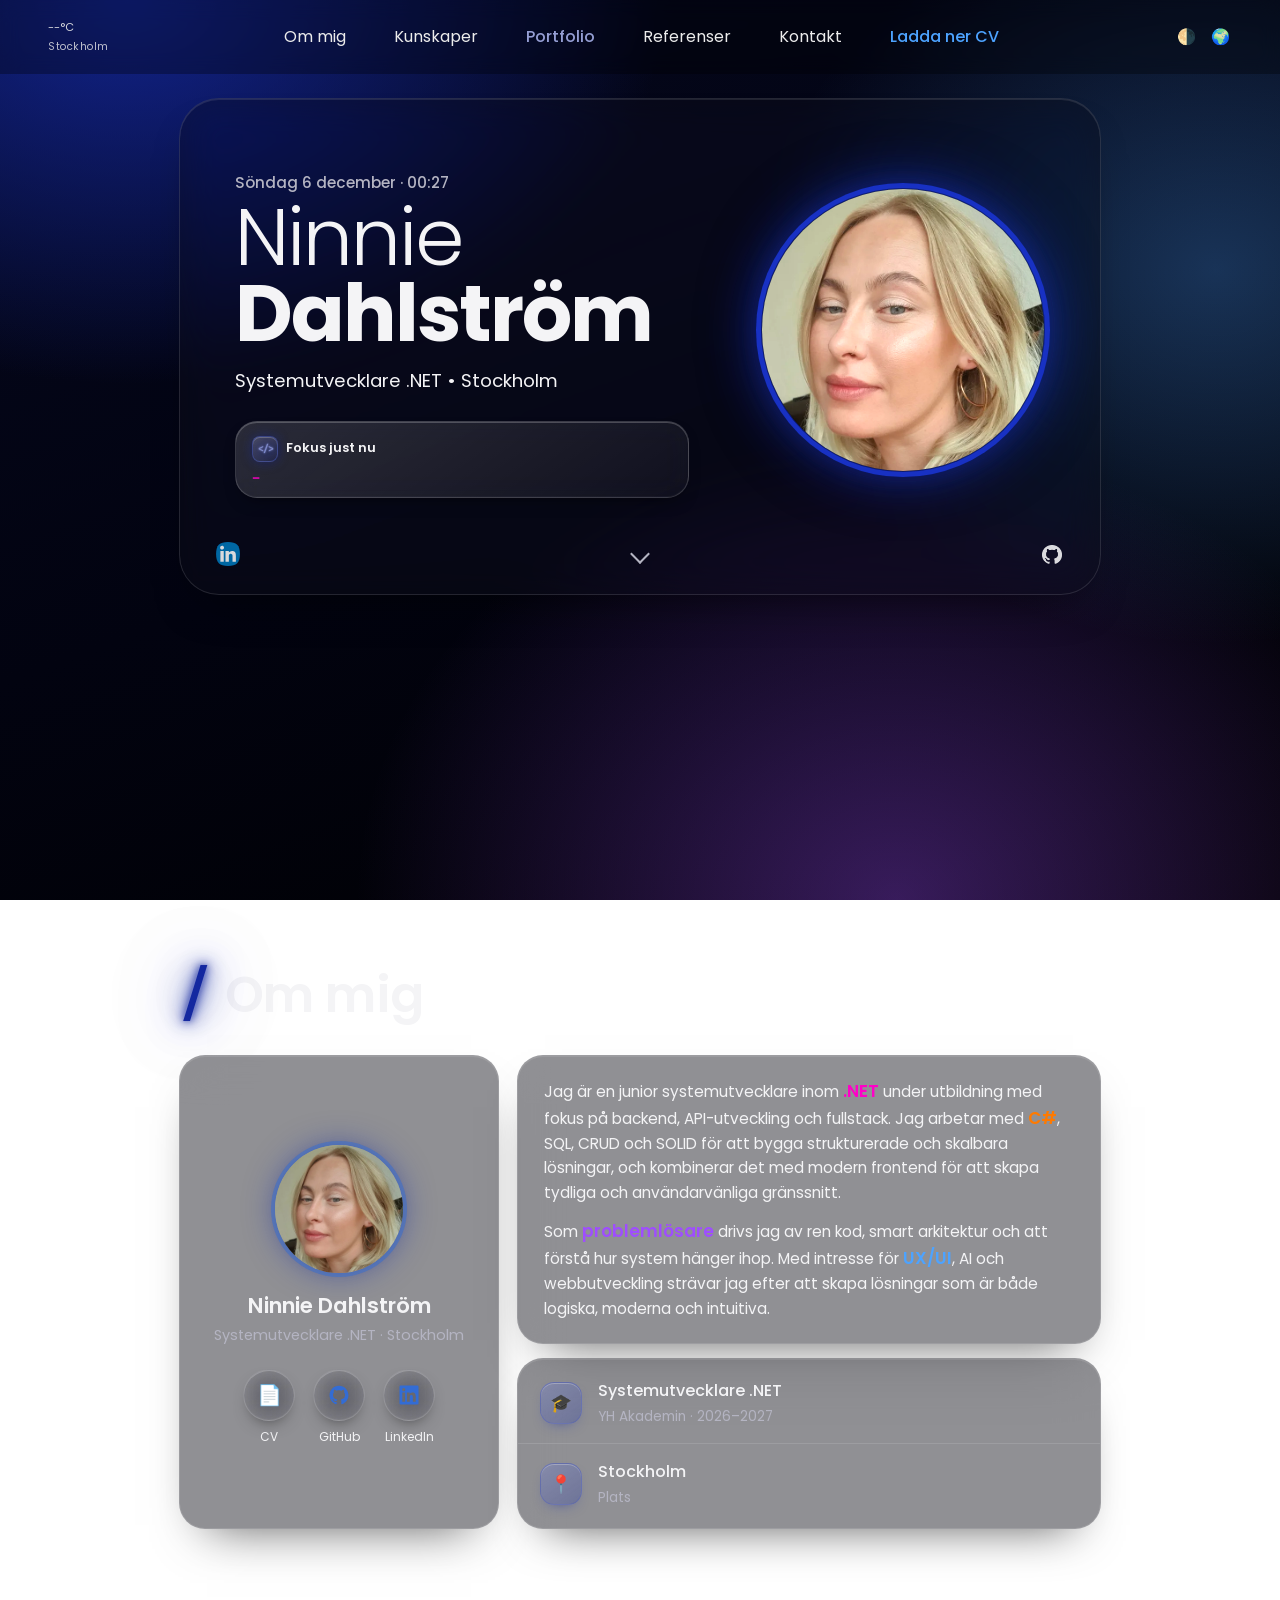
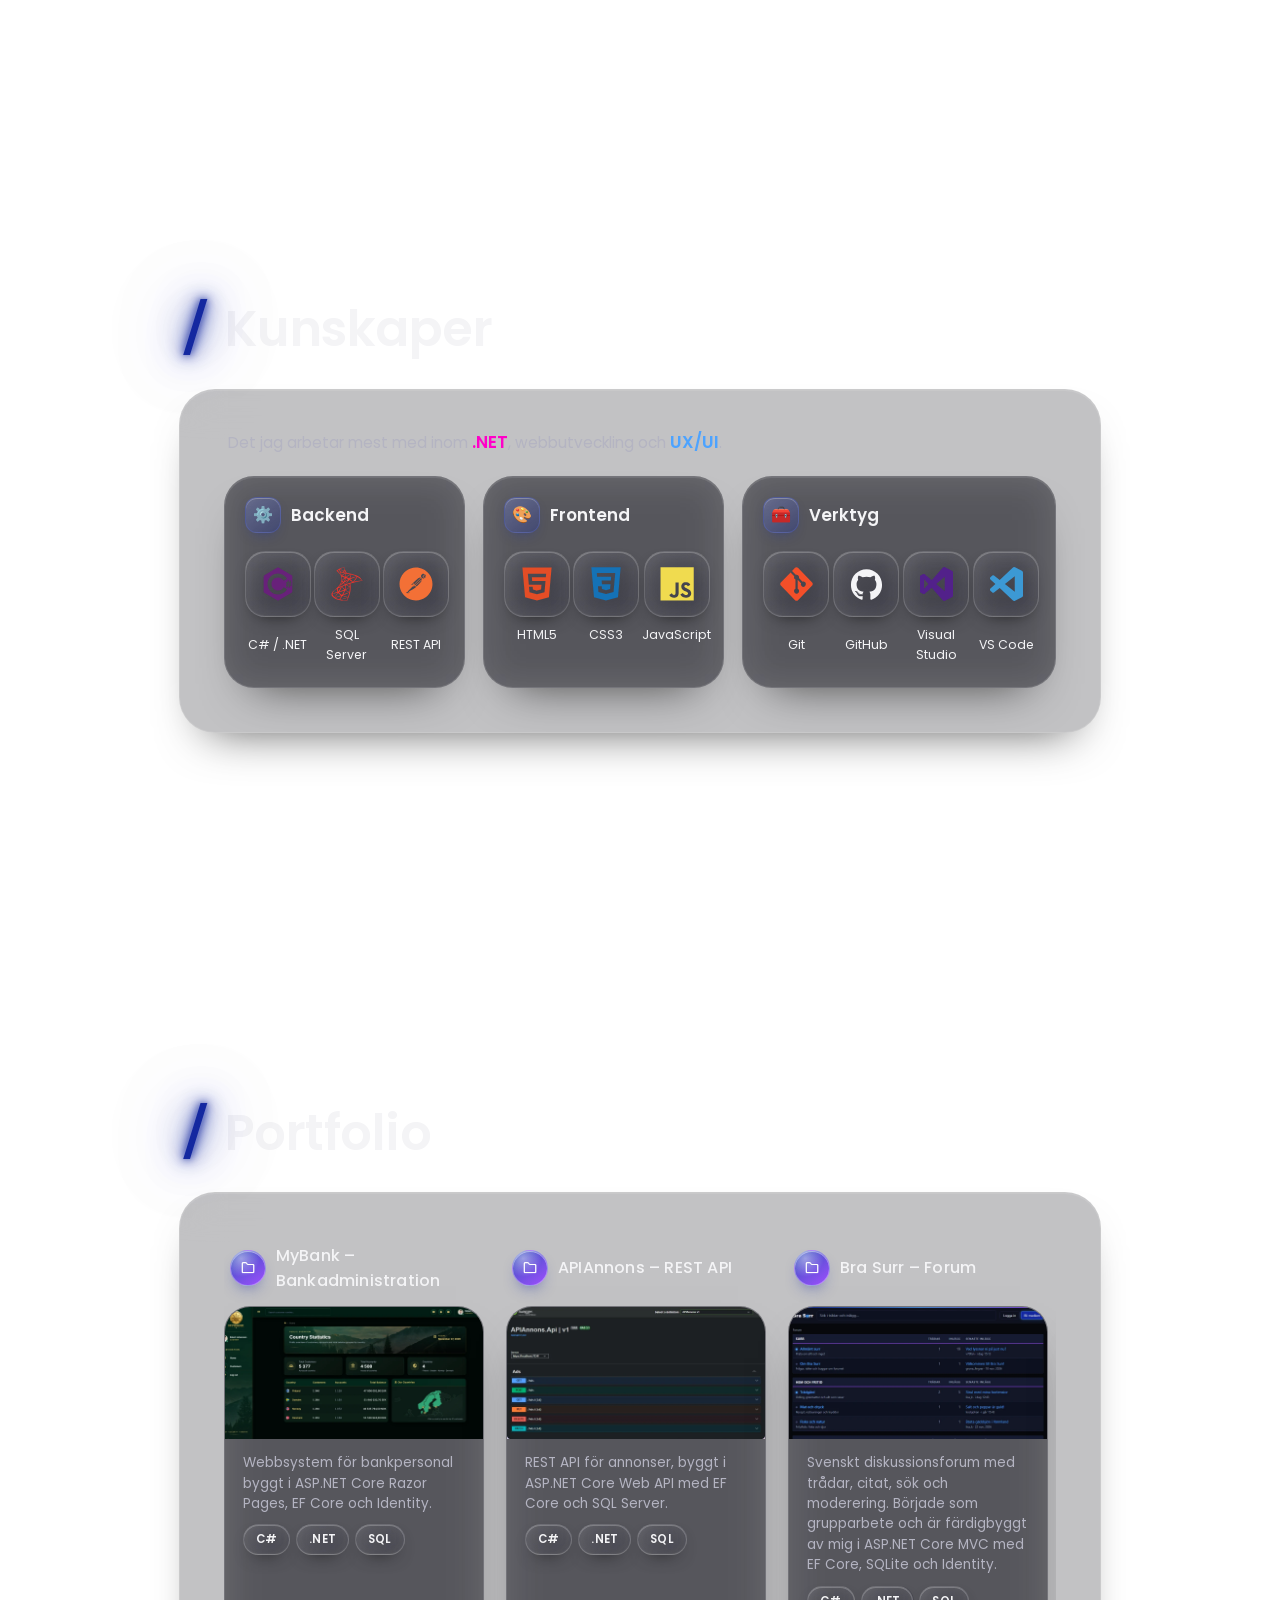
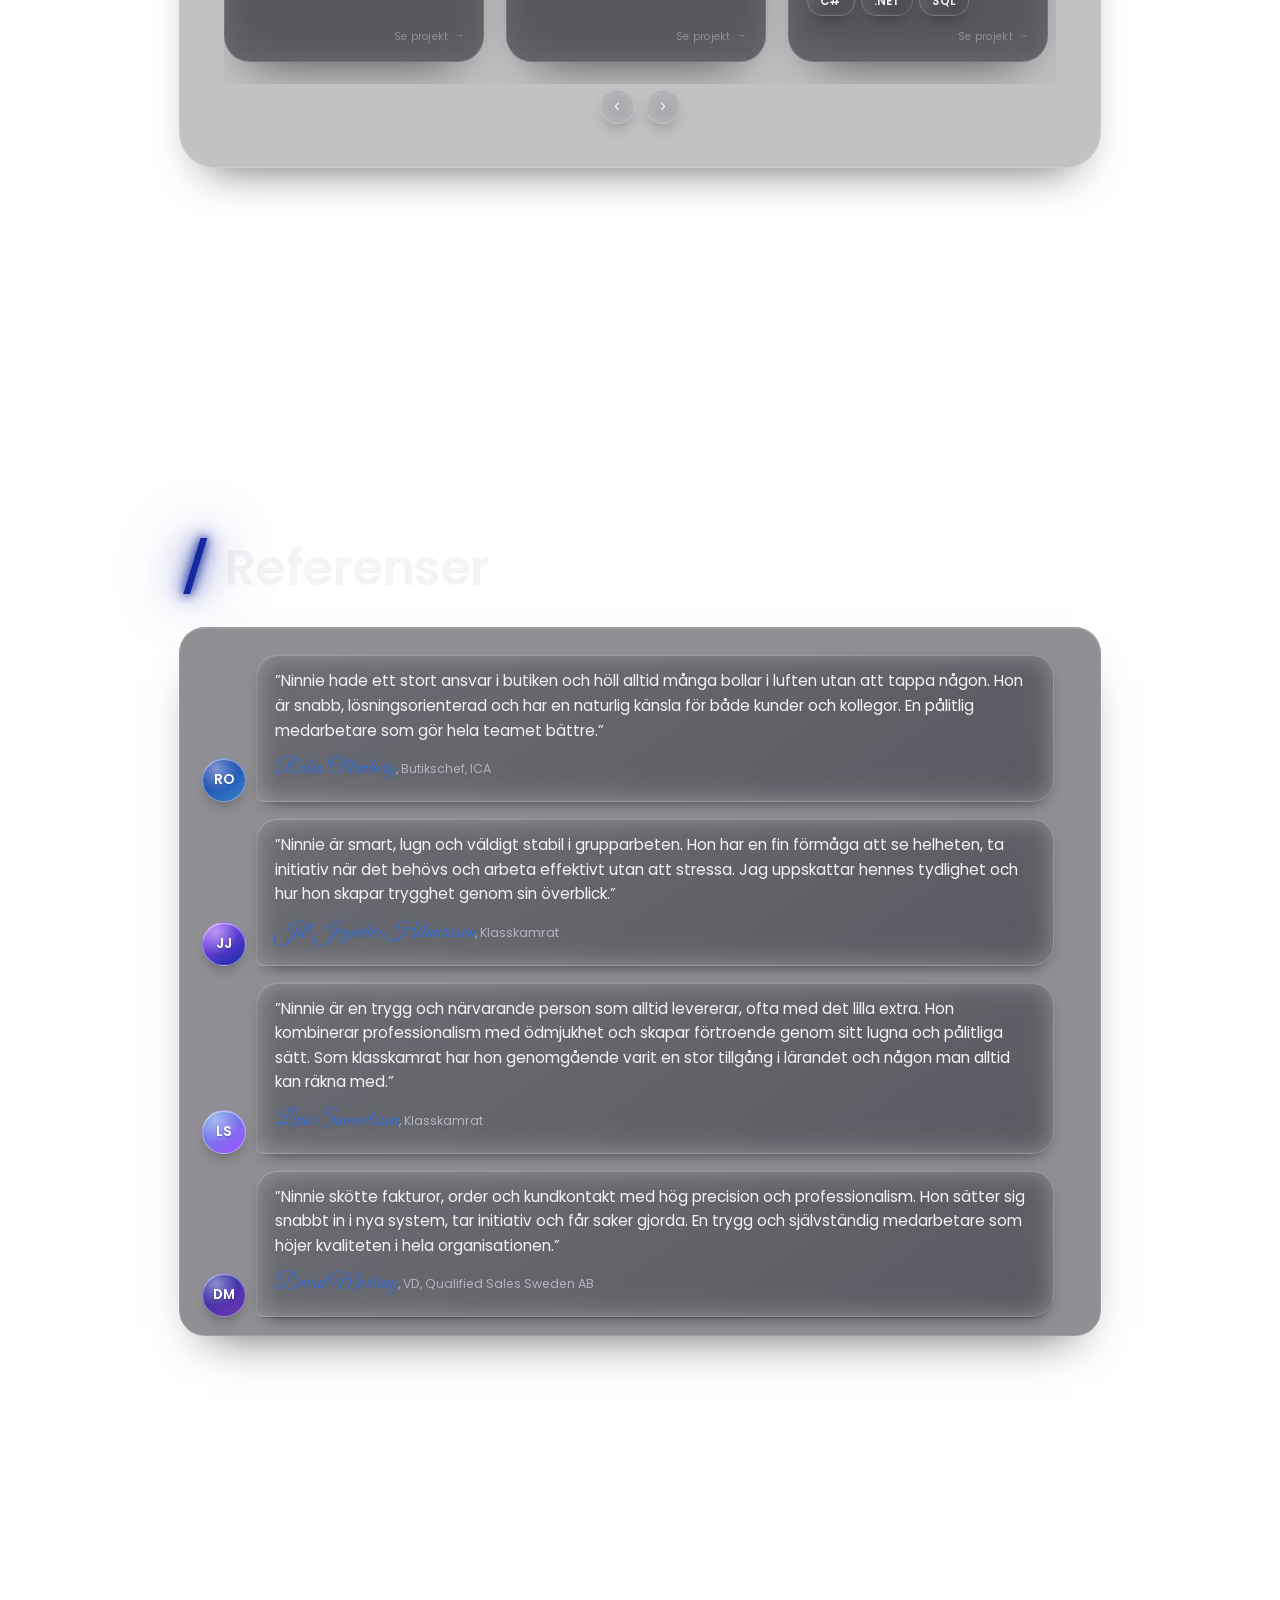
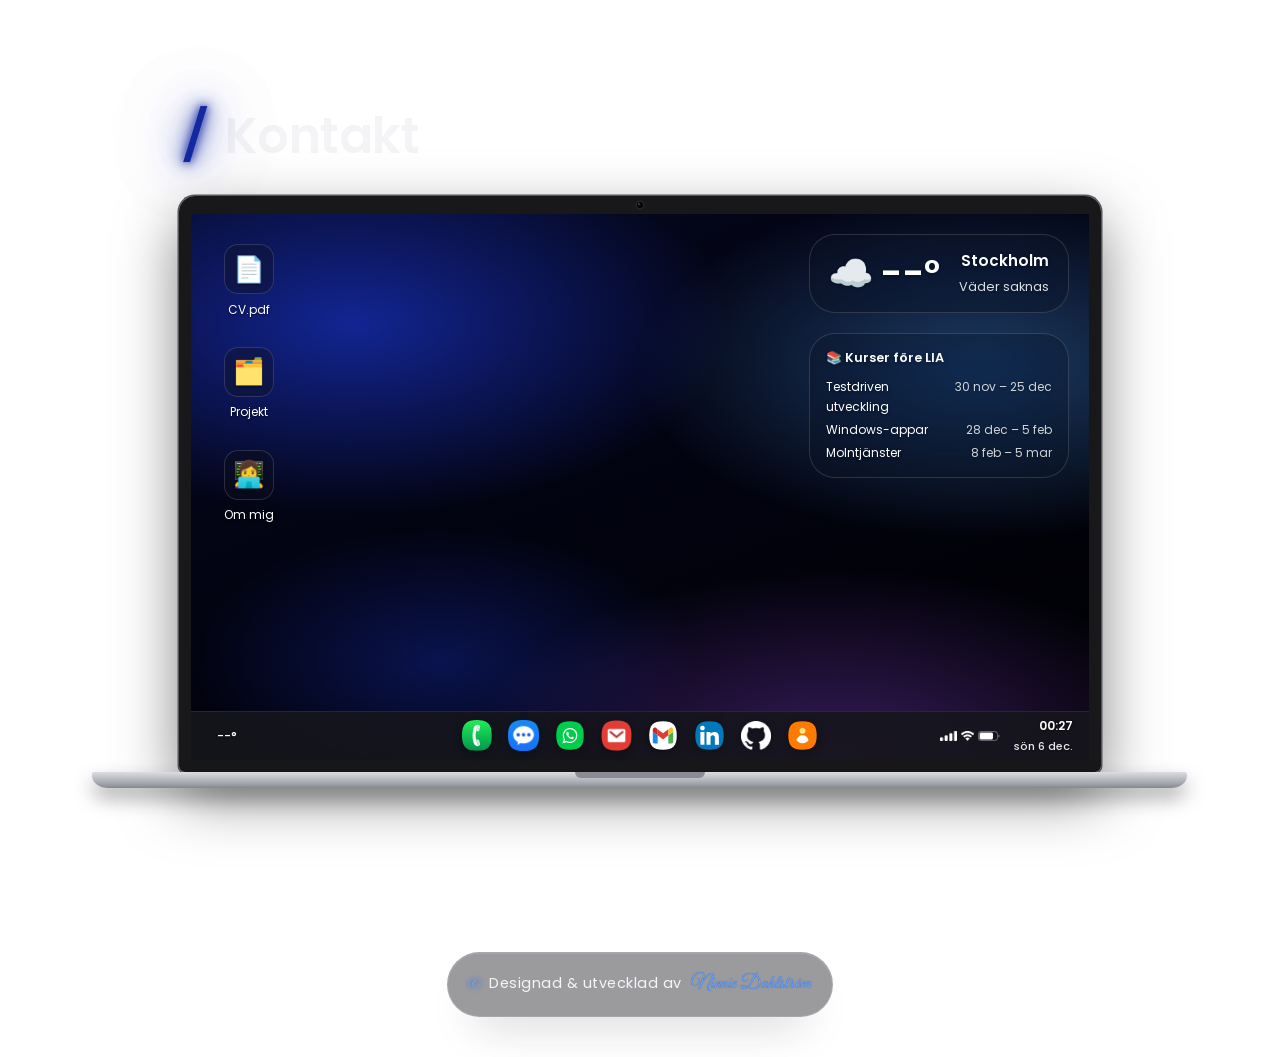
==== index.html @ 5b82d330 "perf: snabbare på mobil, 950 kB blir 413 kB - Devicon-fonten (564 kB) bytt mot 14 små SVG-filer i im" ====
<!DOCTYPE html>
<html lang="sv">
<head>
    <meta charset="UTF-8">
    <meta name="viewport" content="width=device-width, initial-scale=1.0">
    <meta name="description" content="Portfolio av Ninnie Dahlström - Systemutvecklare inom .NET, C#, SQL, API och modern webbutveckling.">
    <meta property="og:title" content="Ninnie Dahlström - Webbportfolio">
    <meta property="og:description" content="Responsiv frontenddesign med HTML, CSS och JavaScript">
    <meta property="og:image" content="https://nninnie.se/image/readme-image.png">
    <meta property="og:url" content="https://nninnie.se">
    <meta property="og:type" content="website">

    <title>Ninnie Dahlström - Portfolio</title>
    <!-- CSS i samma ordning som kaskaden kräver: grund först, ljust tema sist -->
    <link rel="stylesheet" href="css/base.css">
    <link rel="stylesheet" href="css/navbar.css">
    <link rel="stylesheet" href="css/hero.css">
    <link rel="stylesheet" href="css/about.css">
    <link rel="stylesheet" href="css/skills.css">
    <link rel="stylesheet" href="css/portfolio.css">
    <link rel="stylesheet" href="css/references.css">
    <link rel="stylesheet" href="css/contact-form.css">
    <link rel="stylesheet" href="css/contact-device.css">
    <link rel="stylesheet" href="css/contact-popup.css">
    <link rel="stylesheet" href="css/footer.css">
    <link rel="stylesheet" href="css/theme-light.css">
    <link rel="stylesheet" href="css/premium.css">
    <link rel="stylesheet" href="css/oneui.css">
    <!-- Typsnitt och ikoner: ansluter tidigt, en enda förfrågan för typsnitten,
         och ikonerna laddas utan att blockera att sidan visas -->
    <link rel="preconnect" href="https://fonts.googleapis.com">
    <link rel="preconnect" href="https://fonts.gstatic.com" crossorigin>
    <link href="https://fonts.googleapis.com/css2?family=Great+Vibes&family=JetBrains+Mono:wght@400;700&family=Poppins:wght@300;400;500;600;700;800;900&display=swap" rel="stylesheet">
</head>

<body>
<a href="#main" class="skip-link">Hoppa till innehåll</a>

<header class="navbar">
    <nav aria-label="Huvudmeny">

        <!-- Väder till vänster -->
        <div class="weather-box">
        <span id="weather" class="weather">--°C</span>
        <span id="weatherLocation" class="weather-location">Stockholm</span>
        </div>


        <!-- Hamburgarmeny (mobil) -->
        <button type="button" class="hamburger" id="hamburgerBtn" aria-label="Öppna meny" aria-expanded="false" aria-controls="mobileMenu">
            ☰
        </button>

        <!-- Menylänkar -->
        <ul class="nav-links" id="navLinks">
            <li><a href="#about">Om mig</a></li>
            <li><a href="#skills">Kunskaper</a></li>
            <li><a href="#portfolio">Portfolio</a></li>
            <li><a href="#reference">Referenser</a></li>
            <li><a href="#contact">Kontakt</a></li>
            <li><a href="image/cv-ninnie-dahlstrom.pdf" download>Ladda ner CV</a></li>
        </ul>

        <!-- Dark/Light Mode & Språk längst till höger -->
        <div class="nav-controls">

    <!-- TEMA-KNAPP -->
<button type="button" id="themeToggle" class="icon-btn" aria-label="Ändra tema">
    <span class="mode-icon">🌗</span>
</button>

<!-- SPRÅK BUTTON -->
<button type="button" id="languageToggle" class="icon-btn" aria-label="Ändra språk">
    <span class="mode-icon">🌍</span>
</button>



</div>



            <!-- Dold select språk - måste ha -->
            <label for="languageSelect" class="visually-hidden">Språk</label>

            <select id="languageSelect" class="hidden-select">
                <option value="sv">SV</option>
                <option value="en">EN</option>
            </select>


    </nav>

    <!-- Mobilmeny som glider ner -->
    <div class="mobile-menu" id="mobileMenu">
        <a href="#about">Om mig</a>
        <a href="#skills">Kunskaper</a>
        <a href="#portfolio">Portfolio</a>
        <a href="#reference">Referenser</a>
        <a href="#contact">Kontakt</a>
        <a href="image/cv-ninnie-dahlstrom.pdf" download>Ladda ner CV</a>
    </div>

</header>

<!-- MAIN START -->
<main id="main" class="page-wrapper">


<!-- HERO: Samsung-låsskärmen -->
<section class="lockscreen" aria-label="Introduktion">
    <div class="lock glass">

        <div class="lock-text">
            <p class="lock-date" id="heroDate">Stockholm</p>
            <h1><span class="lock-first">Ninnie</span> <span class="lock-last">Dahlström</span></h1>
            <p class="hero-role">Systemutvecklare .NET • Stockholm</p>

            <!-- Aviseringen: skrivmaskinstexten fylls i av hero-typing.js -->
            <div class="notif">
                <div>
                    <span class="notif-title">Fokus just nu</span>
                    <p id="skills-hero-text" class="skills-hero">Backend • C# • .NET • SQL • API-utveckling</p>
                </div>
            </div>
        </div>

        <div class="hero-image-wrapper">
            <img src="image/portrait-ninnie-dahlstrom.webp" class="portrait" alt="Porträttbild på Ninnie Dahlström" width="400" height="400">
            <span class="color-icon">
                🎨
                <input type="color" id="glowDarkPicker" aria-label="Välj glödfärg för mörkt läge">
                <input type="color" id="glowLightPicker" aria-label="Välj glödfärg för ljust läge">
            </span>
        </div>

        <!-- Genvägarna i låsskärmens hörn -->
        <div class="lock-shortcuts">
            <a href="https://www.linkedin.com/in/ninnie-dahlstrom" target="_blank" rel="noopener noreferrer" aria-label="LinkedIn">
                <img src="image/icons/linkedin.svg" alt="" width="24" height="24">
            </a>
            <a href="#about" class="swipe" aria-label="Till Om mig"><span class="swipe-arrow" aria-hidden="true"></span></a>
            <a href="https://github.com/nninnie" target="_blank" rel="noopener noreferrer" aria-label="GitHub">
                <img src="image/icons/GitHub.png" alt="" class="icon-img light github" width="24" height="24">
                <img src="image/icons/GitHub-darkmode.png" alt="" class="icon-img dark github" width="24" height="24">
            </a>
        </div>
    </div>
</section>



<!-- OM MIG: profil i Kontakter -->
<section id="about" class="oneui-section">
    <div class="oneui-head">
        <h2><span class="accent">/</span> Om mig</h2>
    </div>

    <div class="profile">
        <div class="glass pcard">
            <img src="image/portrait-ninnie-dahlstrom.webp" alt="" width="128" height="128" loading="lazy">
            <h3>Ninnie Dahlström</h3>
            <p>Systemutvecklare .NET · Stockholm</p>
            <div class="pactions">
                <a href="image/cv-ninnie-dahlstrom.pdf" download><span class="pa-icon" aria-hidden="true">📄</span>CV</a>
                <a href="https://github.com/nninnie" target="_blank" rel="noopener noreferrer"><span class="pa-icon" aria-hidden="true"><span class="mask-icon mask-github" aria-hidden="true"></span></span>GitHub</a>
                <a href="https://www.linkedin.com/in/ninnie-dahlstrom" target="_blank" rel="noopener noreferrer"><span class="pa-icon" aria-hidden="true"><span class="mask-icon mask-linkedin" aria-hidden="true"></span></span>LinkedIn</a>
            </div>
        </div>

        <div>
            <div class="glass about-text">
                <p>Jag är en junior systemutvecklare inom <span class="key-pink">.NET</span> under utbildning med fokus på backend, API-utveckling och fullstack. Jag arbetar med <span class="key-orange">C#</span>, SQL, CRUD och SOLID för att bygga strukturerade och skalbara lösningar, och kombinerar det med modern frontend för att skapa tydliga och användarvänliga gränssnitt.</p>
                <p>Som <span class="key-purple">problemlösare</span> drivs jag av ren kod, smart arkitektur och att förstå hur system hänger ihop. Med intresse för <span class="key-blue">UX/UI</span>, AI och webbutveckling strävar jag efter att skapa lösningar som är både logiska, moderna och intuitiva.</p>
            </div>

            <div class="glass prows">
                <div class="prow"><span class="prow-icon" aria-hidden="true">🎓</span><div><strong>Systemutvecklare .NET</strong><span>YH Akademin · 2026–2027</span></div></div>
                <div class="prow"><span class="prow-icon" aria-hidden="true">📍</span><div><strong>Stockholm</strong><span>Plats</span></div></div>
            </div>
        </div>
    </div>
</section>



<!-- KUNSKAPER: tre mappar på hemskärmen -->
<section id="skills" class="oneui-section">
    <div class="oneui-head">
        <h2><span class="accent">/</span> Kunskaper</h2>
    </div>

    <!-- Glasramen runt korten, som datorn runt kontaktdelen -->
    <div class="oneui-frame glass">
        <p class="oneui-intro">Det jag arbetar mest med inom <span class="key-pink">.NET</span>, webbutveckling och <span class="key-blue">UX/UI</span>.</p>

        <div class="folders">
            <div class="glass folder">
                <div class="folder-head"><span class="folder-icon-box" aria-hidden="true">⚙️</span><div><h3>Backend</h3></div></div>
                <ul class="skill-apps">
                    <li><span class="skill-icon"><img src="image/skills/csharp.svg" alt="" width="34" height="34"></span>C# / .NET</li>
                    <li><span class="skill-icon"><img src="image/skills/microsoftsqlserver.svg" alt="" width="34" height="34"></span>SQL Server</li>
                    <li><span class="skill-icon"><img src="image/skills/postman.svg" alt="" width="34" height="34"></span>REST API</li>
                </ul>
            </div>

            <div class="glass folder">
                <div class="folder-head"><span class="folder-icon-box" aria-hidden="true">🎨</span><div><h3>Frontend</h3></div></div>
                <ul class="skill-apps">
                    <li><span class="skill-icon"><img src="image/skills/html5.svg" alt="" width="34" height="34"></span>HTML5</li>
                    <li><span class="skill-icon"><img src="image/skills/css3.svg" alt="" width="34" height="34"></span>CSS3</li>
                    <li><span class="skill-icon"><img src="image/skills/javascript.svg" alt="" width="34" height="34"></span>JavaScript</li>
                </ul>
            </div>

            <div class="glass folder wide">
                <div class="folder-head"><span class="folder-icon-box" aria-hidden="true">🧰</span><div><h3>Verktyg</h3></div></div>
                <ul class="skill-apps">
                    <li><span class="skill-icon"><img src="image/skills/git.svg" alt="" width="34" height="34"></span>Git</li>
                    <li><span class="skill-icon"><span class="mask-icon mask-github" aria-hidden="true"></span></span>GitHub</li>
                    <li><span class="skill-icon"><img src="image/skills/visualstudio.svg" alt="" width="34" height="34"></span>Visual Studio</li>
                    <li><span class="skill-icon"><img src="image/skills/vscode.svg" alt="" width="34" height="34"></span>VS Code</li>
                </ul>
            </div>
        </div>
    </div>
</section>


<!-- PORTFOLIO: Senaste appar, en rad som scrollas i sidled -->
<section id="portfolio" class="oneui-section">
    <div class="oneui-head">
        <h2><span class="accent">/</span> Portfolio</h2>
    </div>

    <!-- Glasramen runt korten, som datorn runt kontaktdelen -->
    <div class="oneui-frame glass">
        <!-- Projektkorten skapas av projects.js -->
        <div class="rail" id="projectsGrid" tabindex="0" aria-label="Projekt, scrolla i sidled"></div>

        <div class="rail-nav">
            <button type="button" class="rail-btn" data-dir="-1" aria-label="Föregående projekt">‹</button>
            <button type="button" class="rail-btn" data-dir="1" aria-label="Nästa projekt">›</button>
        </div>

        <!-- PROJECT MODAL -->
        <div id="projectModal" class="project-modal" role="dialog" aria-modal="true" aria-labelledby="projectTitle" aria-describedby="projectDescription">
            <div class="project-modal-content">

                <button type="button" class="close-modal" aria-label="Stäng projektfönster">✕</button>
            
                <div id="projectTech" class="project-tech"></div>

                <div class="modal-divider"></div>

                <!-- [html-validate-disable-next empty-heading -- fylls i av projects.js] -->
                <h3 id="projectTitle"></h3>

                <p id="projectDescription"></p>

                <ul id="features"></ul>


                <div class="project-links">
                    <a id="githubLink" href="#" target="_blank" rel="noopener noreferrer" aria-label="Öppna projekt GitHub">
                        <img class="icon-img dark" src="image/icons/GitHub-darkmode.png" alt="GitHub" width="20" height="20">
                        <img class="icon-img light" src="image/icons/GitHub.png" alt="GitHub" width="20" height="20">
                        GitHub
                    </a>

                    <a id="demoLink" href="#" target="_blank" rel="noopener noreferrer" aria-label="Öppna projekt ReadMe">
                        <img class="icon-img dark" src="image/icons/GitHub-darkmode.png" alt="ReadMe" width="20" height="20">
                        <img class="icon-img light" src="image/icons/GitHub.png" alt="ReadMe" width="20" height="20">
                        ReadMe
                    </a>
                </div>

                <!-- Visas i stället för länkarna när projektet har isPrivate: true -->
                <p id="privateNote" class="private-note" hidden>🔒 Kod visas på begäran</p>

            </div>
        </div>
    </div>
</section>




<!-- REFERENSER: Meddelanden -->
<section id="reference" class="oneui-section">
    <div class="oneui-head">
        <h2><span class="accent">/</span> Referenser</h2>
    </div>

    <div class="glass chat">
        <div class="thread">
            <article class="msg">
                <span class="msg-avatar av-1" aria-hidden="true">RO</span>
                <div class="bubble">
                    <blockquote><p>”Ninnie hade ett stort ansvar i butiken och höll alltid många bollar i luften utan att tappa någon. Hon är snabb, lösningsorienterad och har en naturlig känsla för både kunder och kollegor. En pålitlig medarbetare som gör hela teamet bättre.”</p></blockquote>
                    <p class="msg-sign"><span class="sig">Robin Ollenberg</span>, Butikschef, ICA</p>
                </div>
            </article>

            <article class="msg">
                <span class="msg-avatar av-2" aria-hidden="true">JJ</span>
                <div class="bubble">
                    <blockquote><p>”Ninnie är smart, lugn och väldigt stabil i grupparbeten. Hon har en fin förmåga att se helheten, ta initiativ när det behövs och arbeta effektivt utan att stressa. Jag uppskattar hennes tydlighet och hur hon skapar trygghet genom sin överblick.”</p></blockquote>
                    <p class="msg-sign"><span class="sig">Jill Jeginder Hilmersson</span>, Klasskamrat</p>
                </div>
            </article>

            <article class="msg">
                <span class="msg-avatar av-3" aria-hidden="true">LS</span>
                <div class="bubble">
                    <blockquote><p>”Ninnie är en trygg och närvarande person som alltid levererar, ofta med det lilla extra. Hon kombinerar professionalism med ödmjukhet och skapar förtroende genom sitt lugna och pålitliga sätt. Som klasskamrat har hon genomgående varit en stor tillgång i lärandet och någon man alltid kan räkna med.”</p></blockquote>
                    <p class="msg-sign"><span class="sig">Lina Samuelsson</span>, Klasskamrat</p>
                </div>
            </article>

            <article class="msg">
                <span class="msg-avatar av-4" aria-hidden="true">DM</span>
                <div class="bubble">
                    <blockquote><p>”Ninnie skötte fakturor, order och kundkontakt med hög precision och professionalism. Hon sätter sig snabbt in i nya system, tar initiativ och får saker gjorda. En trygg och självständig medarbetare som höjer kvaliteten i hela organisationen.”</p></blockquote>
                    <p class="msg-sign"><span class="sig">David Marténg</span>, VD, Qualified Sales Sweden AB</p>
                </div>
            </article>
        </div>
    </div>
</section>


<!-- CONTACT -->
<section id="contact" class="contact-section" aria-labelledby="contactTitle">

    <h2 id="contactTitle" class="contact-title"><span class="accent">/</span> Kontakt</h2>

    <div class="device-frame">

        <div class="device-glass"></div>

        <!-- STATUS BAR -->
        <div class="status-bar">
            <span id="taskbarWeather" class="taskbar-weather" aria-hidden="true">--&deg;</span>
            <span id="deviceDate" class="date"></span>
            <span id="phoneTime" class="time">--:--</span>
            <div class="camera-cutout"></div>
            <span class="status-icons">
                <img src="image/icons/Connection.png" alt="">
                <img src="image/icons/Wifi.png" alt="">
                <img src="image/icons/Battery.png" alt="">
            </span>
        </div>

        <!-- WEATHER WIDGET -->
        <div class="weather-widget">
    <div class="weather-center">
        <span id="weatherIcon" class="weather-icon">☁️</span>
        <span id="weatherTemp" class="temp">--°</span>
    </div>

    <div class="weather-right">
        <span id="weatherDesc" class="desc">Laddar väder…</span>
        <span id="weatherCity" class="city">Stockholm</span>
    </div>

</div>



        <!-- LIA + KURSER: LIA-platsen och kurserna fram till dess -->
        <div class="lia-stack">
            <!-- LIA-KORTET DOLT till efter tisdag 1 dec (avtalet med Dekiru). Ta bort kommentaren för att visa det igen.
            <div class="lia-widget">
                <span class="lia-status"><span class="lia-dot" aria-hidden="true"></span><span>LIA hos <a href="https://www.dekiru.se/sv/" target="_blank" rel="noopener" class="lia-link">Dekiru</a></span></span>
                <strong class="lia-dates">8 mars – 28 maj 2027</strong>
                <span class="lia-sub">+ 30 aug – 19 nov 2027</span>
            </div>
            -->

            <div class="lia-widget courses-widget">
                <span class="lia-status">📚 Kurser före LIA</span>
                <ul class="course-list">
                    <li><span>Testdriven utveckling</span><span class="lia-sub">30 nov – 25 dec</span></li>
                    <li><span>Windows-appar</span><span class="lia-sub">28 dec – 5 feb</span></li>
                    <li><span>Molntjänster</span><span class="lia-sub">8 feb – 5 mar</span></li>
                </ul>
            </div>
        </div>

        <!-- SKRIVBORDSIKONER (bara laptop) -->
        <nav class="desktop-icons" aria-label="Genvägar">
            <a href="image/cv-ninnie-dahlstrom.pdf" download class="desktop-icon"><span class="desktop-icon-img" aria-hidden="true">📄</span>CV.pdf</a>
            <a href="#portfolio" class="desktop-icon"><span class="desktop-icon-img" aria-hidden="true">🗂️</span>Projekt</a>
            <a href="#about" class="desktop-icon"><span class="desktop-icon-img" aria-hidden="true">👩‍💻</span>Om mig</a>
        </nav>
        <!-- APP GRID -->
        
<div class="app-grid">

    <!-- Sidindikator (placeras mellan appraden och docken med CSS grid) -->
    <div class="page-dots" aria-hidden="true"><span class="dot active"></span><span class="dot"></span></div>

    <a href="tel:+46735704368" class="app-icon phone-link">
        <span class="icon-circle">
            <img src="image/icons/phone.svg" alt="">
        </span>
        <span class="app-label">Telefon</span>
    </a>

    <a href="sms:+46735704368" class="app-icon sms-link">
        <span class="icon-circle">
            <img src="image/icons/messages.webp" alt="">
        </span>
        <span class="app-label">SMS</span>
    </a>

    <a href="https://wa.me/46735704368" target="_blank" rel="noopener noreferrer" class="app-icon">
        <span class="icon-circle">
            <img src="image/icons/Whatups.svg" alt="">
        </span>
        <span class="app-label">WhatsApp</span>
    </a>

    <a href="https://outlook.live.com/mail/0/deeplink/compose?to=ninnie_dahlstrom@hotmail.com&amp;subject=Kontakt%20via%20nninnie.se" target="_blank" rel="noopener noreferrer" class="app-icon">
        <span class="icon-circle">
            <img src="image/icons/Email.webp" alt="">
        </span>
        <span class="app-label">Outlook</span>
    </a>

    <a aria-label="Gmail" href="https://mail.google.com/mail/?view=cm&amp;fs=1&amp;to=ninnie_dahlstrom@hotmail.com&amp;su=Kontakt%20via%20nninnie.se" target="_blank" rel="noopener noreferrer" class="app-icon">
        <span class="icon-circle">
            <img src="image/icons/gmail.svg" alt="">
        </span>
        <span class="app-label">Gmail</span>
    </a>

    <a aria-label="LinkedIn" href="https://www.linkedin.com/in/ninnie-dahlstrom/" target="_blank" rel="noopener noreferrer" class="app-icon">
        <span class="icon-circle">
            <img src="image/icons/linkedin.svg" alt="">
        </span>
        <span class="app-label">LinkedIn</span>
    </a>

    <a aria-label="GitHub" href="https://github.com/nninnie" target="_blank" rel="noopener noreferrer" class="app-icon">
        <span class="icon-circle">
            <img class="icon-img dark" src="image/icons/GitHub-darkmode.png" alt="">
            <img class="icon-img light" src="image/icons/GitHub.png" alt="">
        </span>
        <span class="app-label">GitHub</span>
    </a>

    <button type="button" class="app-icon contact-app" aria-label="Kontaktformulär" aria-haspopup="dialog" aria-controls="contactCard">
        <span class="icon-circle">
            <img src="image/icons/Contact.svg" alt="">
        </span>
        <span class="app-label">Kontakt</span>
    </button>

</div>


        <!-- NAVIGATION BAR -->
        <div class="nav-bar" aria-hidden="true">
            <span class="nav-btn nav-recent"></span>
            <span class="nav-btn nav-home"></span>
            <span class="nav-btn nav-back"></span>
        </div>

    </div>

    <!-- POPUP: KONTAKTFORMULÄR -->
    <div id="contactCard" class="contact-popup" role="dialog" aria-modal="true" aria-labelledby="contactCardTitle" hidden>
        <div class="contact-card">

            <button type="button" class="close-popup" aria-label="Stäng formuläret">✕</button>

            <h3 id="contactCardTitle">Skicka ett meddelande</h3>

            <form id="contactForm" action="https://formsubmit.co/ajax/ninnie_dahlstrom@hotmail.com" method="POST" novalidate>

                <div class="input-group">
                    <label for="name" class="input-label">
                        <img src="image/icons/user-round.png" alt="" class="input-icon icon-rosa" width="20" height="20">
                        Namn
                    </label>
                    <input type="text" id="name" name="name" autocomplete="name" required minlength="2" maxlength="80" aria-describedby="nameError" aria-invalid="false">
                    <span id="nameError" class="field-error"></span>
                </div>

                <div class="input-group">
                    <label for="email" class="input-label">
                        <img src="image/icons/mail.png" alt="" class="input-icon icon-orange" width="20" height="20">
                        E-post
                    </label>
                    <input type="email" id="email" name="email" autocomplete="email" required maxlength="254" aria-describedby="emailError" aria-invalid="false">
                    <span id="emailError" class="field-error"></span>
                </div>

                <div class="input-group">
                    <label for="message" class="input-label">
                        <img src="image/icons/message.png" alt="" class="input-icon icon-bla" width="20" height="20">
                        Meddelande
                    </label>
                    <textarea id="message" name="message" required minlength="10" maxlength="2000" aria-describedby="messageError" aria-invalid="false"></textarea>
                    <span id="messageError" class="field-error"></span>
                </div>

                <!-- Spamskydd: dolt fält som bara botar fyller i -->
                <input type="text" name="_honey" class="honeypot" tabindex="-1" autocomplete="off" aria-hidden="true">
                <input type="hidden" name="_subject" value="Nytt meddelande via nninnie.se">
                <input type="hidden" name="_template" value="table">

                <button type="submit" class="btn-send">
                    Skicka
                    <img src="image/icons/send.png" alt="" class="send-btn" width="20" height="20">
                </button>

                <p id="formStatus" class="form-status" role="status" aria-live="polite"></p>
            </form>

        </div>
    </div>

    <!-- TOAST (kort notis, t.ex. "Numret är kopierat") -->
    <div id="toast" class="popup" role="status" aria-live="polite"></div>

</section>


</main>


<!-- FOOTER: en enkel glasrad -->
<footer class="oneui-footer">
    <p class="footer-credit glass">
        <span class="copy-symbol">©</span> Designad &amp; utvecklad av <span class="name">Ninnie Dahlström</span>
    </p>
</footer>

<!-- type="module" = ES-moduler (import/export) och körs efter att sidan laddats -->
<script type="module" src="js/main.js"></script>

</body>
</html>
---- css/base.css ----
/* =========================================================
   base.css
   Grund: färgvariabler (:root), typsnitt, body och avstånd mellan sektioner.
   Laddas först – alla andra filer använder variablerna härifrån.
   ========================================================= */

/* ============== ROOT ============== */

/* FÄRGER GLOBALT*/
:root {
    --bg: #000000;
    --bg-light: #f7f2f3;

    --contact-form: rgba(255, 255, 255, 0.4);

    --text: #ececec;
    --text-dark: #1a1a1a;

    --pink: #ff00c8;
    --orange: #FF7A00;
    --blue: #4DA3FF;
    --purple: #9F4DFF;
    --dark-blue: #1428A0;

    --console-bg: #000;
    --console-border: #333;
    --glow: #1428A0;
    
}


/* ===== GLOBAL WRAPPER =======*/
.page-wrapper {
    max-width: 100%; 
    margin: 0 auto;
    flex: 1;
}

/* AVSTÅND MELLAN SEKTIONER – RESPONSIVE */
section {
    display: flex;
    flex-direction: column;
    padding-top: clamp(2.5rem, 4vw, 5rem);
    padding-bottom: clamp(2rem, 4vw, 5rem);
    scroll-margin-top: clamp(3rem, 6vh, 5rem);
}

@media (max-width: 768px) {
    section {
        padding-bottom: 40vh;
    }
}


/* ACCENT I CARD */
.ui-card-accent {
    width: 100%;
    height: 1px;
    border-radius: 20px;
    background: linear-gradient(90deg,
        var(--dark-blue),
        var(--blue)
    );
    box-shadow:
        0 0 6px var(--glow),
        0 0 12px rgba(255,255,255,0.25);
    opacity: 0.35;
}


/* ============== TEXT - FONT ============== */
h1 {
    font-family: "Poppins", sans-serif;
    font-size: clamp(2.2rem, 5vw, 5rem);
    word-break: normal;
    font-weight: 900;
    text-align: center;
    letter-spacing: -1px;
    margin-bottom: 1rem;
}

h2 {
    font-family: "Poppins", sans-serif;
    font-weight: 700;
    letter-spacing: -1px;
    margin-bottom: 1rem;
    font-size: clamp(2rem, 5vw, 3rem); 
    text-align: left;
}

h3 {
    font-family: "Poppins", sans-serif;
    font-weight: 300;
    font-size: clamp(0.9rem, 3vw, 1.4rem);
}
p {
    font-family: "Poppins", sans-serif;
    font-size: clamp(0.8rem, 1.2vw, 1rem);
    line-height: 1.6;
}

a, li, span {
    font-family: "Poppins", sans-serif;
    font-size: clamp(0.6rem, 1.4vw, 1rem);
    line-height: 1.6;
}

.hero h1,
.hero .hero-role,
.hero p {
    opacity: 0;
    transform: translateY(6px);
    animation: heroSlide 0.3s ease-out forwards;
    text-align: left;
}

@keyframes heroSlide {
    to {
        opacity: 1;
        transform: translateY(0);
    }
}


/* ============== BODY ============== */

body {
    background: var(--bg);
    color: var(--text);
    font-family: "Poppins", sans-serif;
    margin: 0;
    min-height: 100vh;
    display: flex;
    flex-direction: column;
}
/* Skipp link för tab / WCAG osynlig*/
.skip-link {
    position: absolute;
    top: -40px;
    left: 1rem;
    background: var(--glow);
    padding: 0.6rem 1rem;
    border-radius: 0.5rem;
    font-weight: 600;
    z-index: 9999;
    transition: top 0.25s ease;
    opacity: 0; 
    pointer-events: none;
}

.skip-link:focus {
    top: 1rem;
    opacity: 1;            
    pointer-events: auto;  
}
---- css/navbar.css ----
/* =========================================================
   navbar.css
   Navbar: väder, menylänkar, tema-/språkknappar och mobilmenyn (hamburgare).
   ========================================================= */

/* ============== NAVBAR ============== */

/* NAVBAR WRAPPER */
.navbar {
    position: sticky;
    top: 0;
    z-index: 9999;
    background: rgba(0,0,0,0.3);
    backdrop-filter: blur(10px);
    will-change: top;
}


/* NAVBAR CONTENT */
.navbar nav {
    display: flex;
    align-items: center;
    justify-content: space-between;
    padding: 1rem 1.2rem;
    position: relative;
    z-index: 10000;
}

@media (max-width: 768px) {
    .navbar nav {
        display: grid;
        grid-template-columns: 1fr auto 1fr;
        align-items: center;
    }

    .weather-box {
        justify-self: start;
    }

    .hamburger {
        justify-self: center;
    }

    .nav-controls {
        justify-self: end;
    }
}


/* VÄDER */
.weather {
    opacity: 0.9;
    font-size: clamp(0.7rem, 0.8vw, 0.8rem);
    align-self: start;
}

/* Väder - location */
.weather-box {
    display: flex;
    flex-direction: column; 
    align-items: center;
    gap: 0.1rem; 
}


.weather-location {
    font-size: clamp(0.6rem, 0.8vw, 0.8rem);
    opacity: 0.8;
    letter-spacing: 0.5px;
}

/* HAMBURGER MENY*/
.hamburger {
    background: none;
    border: none;
    font-size: clamp(0.8rem, 1.4vw, 1.3rem);
    cursor: pointer;
    color: var(--text);
}

/* MENY – gömd på mobil */
.nav-links {
    display: none;
}

@media (min-width: 1025px) {
    .nav-links {
        gap: 3.2rem; 
    }
}

.mobile-menu {
    text-align: right;
}

.nav-links a,
.mobile-menu a {
    color: var(--text);
    text-decoration: none;
    font-weight: 400;
    transition: 0.2s ease;
}

/* DESKTOP */
.nav-links a {
    font-size: clamp(0.8rem, 1.4vw, 1rem);
}

/* MOBILMENY */
.mobile-menu a {
    font-size: 0.9rem;
    padding: 0.5rem 0;
    text-align: right;
}


/* CV-länk */
.nav-links a[href*="cv-ninnie-dahlstrom"],
.mobile-menu a[href*="cv-ninnie-dahlstrom"] {
    color: var(--blue);
    font-weight: 500;
}



/* Portfolio-länk alltid orange */
.nav-links a[href*="portfolio"],
.mobile-menu a[href*="portfolio"] {
    /* ljusare variant av mörkblå, så att texten syns tydligt mot svart */
    color: color-mix(in srgb, var(--dark-blue) 45%, white);
    font-weight: 500;
}

/* HOVER PÅ ALLA LÄNKAR */
.nav-links a:hover,
.mobile-menu a:hover {
    color: var(--glow);
    text-decoration: none;
}

/* IKONER / SPRÅK */
.nav-controls {
    display: flex;
    align-items: center;
    gap: clamp(0.3rem, 0.8vw, 0.6rem);
}


.icon-btn {
    background: none;
    border: none;
    cursor: pointer;
    padding: 0;
    min-width: 24px;   /* pekyta minst 24 x 24 px (WCAG) */
    min-height: 24px;
    display: flex;
    align-items: center;
    justify-content: center; 
}

/* IKONER / SPRÅK */
.mode-icon {
    font-size: clamp(0.8rem, 1.2vw, 1.2rem);
    line-height: 1;
    display: inline-block;
    transition: 0.25s ease;
}


/* DOLD SELECT */
.hidden-select {
    opacity: 0;
    position: absolute;
    pointer-events: none;
}

.navbar.scrolled {
    box-shadow: 0 6px 28px rgba(0, 0, 0, 0.18),
                0 0 18px rgba(0, 122, 255, 0.08);
}


/* MOBIL DROPDOWN */
.mobile-menu {
    display: none;
    flex-direction: column;
    background: rgba(0,0,0,0.3);
    backdrop-filter: blur(10px);
    padding: 1rem;
}

/* BREAKPOINTS */
@media (min-width: 768px) {
    .hamburger {
        display: none;
    }

    .nav-links {
        display: flex;
        justify-content: center;
        gap: 2rem;
        flex: 1;
        list-style: none;
        padding: 0;
        margin: 0;
    }

    .mobile-menu {
        display: none !important;
    }
}

@media (min-width: 1025px) {
    .navbar nav {
        padding: 1.2rem 3rem;
    }

    .nav-links {
        gap: 3rem;
    }
}
---- css/hero.css ----
/* =========================================================
   hero.css
   Hero: namn, titel, skrivmaskinstext, porträtt och knapparna (CV/Portfolio).
   ========================================================= */

/* ============== HERO ============== */

/* HERO */
.hero {
    width: clamp(85%, 62vw, 1600px);
    margin: 0 auto;
    text-align: center;
    padding: 0;
    height: 95dvh;
    display: flex;
    align-items: center;
    justify-content: center;
    transform: translateY(-4vh);
    overflow-x: hidden; 
}

.hero-card {
    display: flex;
    width: 100%;
    flex-direction: row-reverse;
    grid-column: 1 / -1;
    justify-self: center;
    align-items: flex-end;
    gap: 3rem;
    padding: 2rem 2rem;
    border-radius: 28px;
    position: relative;
    overflow: hidden;
    backdrop-filter: blur(20px);
    margin-bottom: 1.5rem;
    
}

.hero-text {
    flex: 2.3; 
    display: flex;
    flex-direction: column;
    gap: 0.3rem;
    justify-content: center; 
    padding-bottom: 0.2rem;
}

.hero-image-wrapper {
    flex: 1; 
    max-width: 100%;
    padding-bottom: 0.2rem;
    margin-right: 1.5rem;
    position: relative;
    align-self: center;
    position: relative;
    display: inline-block;
}


@media (max-width: 768px) {

    .hero {
        height: auto;
        transform: none;
        padding-top: 2rem;
        padding-bottom: 40vh;
    }

    .hero-card {
        flex-direction: column;
        justify-content: center;   
        align-items: center;       
        text-align: center;
        gap: 1.5rem;
    }

    .portrait {
        margin: 0 auto;
    }

    .hero-text {
        text-align: center;
        width: 100%;
    }

        .hero h1 {
        font-size: clamp(1.6rem, 6vw, 2.2rem);
        line-height: 1.1;
        margin-bottom: 0.4rem;
    }

    .hero h1,
    .hero .hero-role,
    .hero p {
        text-align: center;
    }
    .hero-image-wrapper {
    margin-right: 0;
    margin-top: 0.5rem;
}
}


.hero h1 {
    margin-bottom: 0.3rem; 
}

/* Undertiteln (yrke och ort) är en p, men ser ut som förut när den var h3 */
.hero .hero-role {
    font-family: "Poppins", sans-serif;
    font-weight: 300;
    font-size: clamp(0.9rem, 3vw, 1.4rem);
    line-height: normal;
    margin-top: 0.2rem;
    margin-bottom: 0.4rem;
}

.hero p {
    margin-top: 0;        
    line-height: 1.4;      
    font-size: clamp(0.65rem, 1.6vw, 1.1rem);    
}

/* HERO - KNAPPAR*/
.hero-buttons {
    display: flex;
    justify-content: center;
    gap: 1rem;
    margin-top: 1.5rem;
    
}

.btn.orb {
    display: inline-flex;
    align-items: center;
    justify-content: center;
    width: 0.9rem;
    height: 0.9rem;
    border-radius: 50%;
    overflow: hidden;
    padding: 0;
    transition:
        width 0.3s ease,
        height 0.3s ease,
        padding 0.3s ease,
        border-radius 0.35s ease,
        box-shadow 0.3s ease;
    position: relative;
}


.btn.orb span {
    opacity: 1;
    font-size: clamp(0.65rem, 1vw, 0.8rem);
    font-weight: 500;
    transition: opacity 0.25s ease;
    color: var(--text);
    visibility: hidden;
}


@media (max-width: 768px) {
    .btn.orb span {
    visibility: visible;
}

}

.btn.orb:hover {
    width: clamp(5rem, 12vw, 6.5rem);
    height: clamp(2rem, 3vw, 2.4rem);
    padding: 0 0.4rem;
    transform: scale(1.01);
    border-radius: 20px;
}


.btn.orb:hover span {
    opacity: 1;
    visibility: visible;
}


/* IKONER - download & Map */
.btn-icon {
    width: 12px;
    height: 12px;
    object-fit: contain;
    margin-right: 4px;
    vertical-align: middle;
    transition: 0.25s ease;
    filter: brightness(0) invert(1) !important;
}

.btn.orb,
.btn.orb:visited,
.btn.orb:active,
.btn.orb:focus {
    text-decoration: none;
}

.btn.orb.pink {
    background: var(--dark-blue);
    box-shadow: 0 0 4px var(--dark-blue);
    border: 1px;
}

.btn.orb.orange {
    background: var(--blue);
    box-shadow: 0 0 4px var(--blue);
}

.btn.orb.pink:hover {
    box-shadow: 0 0 5px var(--glow);
}

.btn.orb.orange:hover {
    box-shadow: 0 0 5px var(--glow);
}

@media (max-width: 768px) {
    .btn.orb {
        width: auto;
        height: auto;
        padding: 0.4rem 0.9rem;
        border-radius: 40px;
        display: inline-flex;
        align-items: center; 
    }

    .btn.orb span {
        opacity: 1;
        font-size: clamp(0.6rem, 2vw, 0.7rem);
        white-space: nowrap;
    }

    .btn.orb.pink {
    background: var(--console-bg);
    box-shadow: 0 0 2px var(--blue);
    border: 1px;
}

.btn.orb.orange {
    background: var(--console-bg);
    box-shadow: 0 0 2px var(--blue);
}

.btn.orb.pink:hover {
    box-shadow: 0 0 4px var(--glow);
}

.btn.orb.orange:hover {
    box-shadow: 0 0 4px var(--glow);
}
}

/* HERO - PORTRÄTT BILD*/
.portrait {
    width: clamp(7rem, 20vw, 20rem);
    height: auto;
    object-fit: cover;
    border-radius: 14rem;

    /* Mjukare kant */
    border: 0.1px solid color-mix(in srgb, var(--glow) 40%, transparent);

    /* Samsung-style glow */
    box-shadow:
        0 0 14px color-mix(in srgb, var(--glow) 40%, transparent),
        0 0 28px color-mix(in srgb, var(--glow) 30%, transparent),
        0 0 42px color-mix(in srgb, var(--glow) 20%, transparent);

    /* Mjuk AMOLED drop-shadow */
    filter: drop-shadow(0 0 12px color-mix(in srgb, var(--glow) 30%, transparent))
            brightness(1.22);

    transition: box-shadow 0.3s ease, border-color 0.3s ease;
}

.portrait:hover {
    box-shadow:
        0 0 8px color-mix(in srgb, var(--glow) 45%, transparent),
        0 0 16px color-mix(in srgb, var(--glow) 30%, transparent),
        0 0 22px color-mix(in srgb, var(--glow) 20%, transparent);

    transform: scale(1.01);
}

.color-icon input[type="color"] {
    opacity: 0;
    position: absolute;
    width: 100%;
    height: 100%;
    cursor: pointer;
}

.color-icon {
    position: absolute;
    bottom: 0;
    right: 0;
    background: rgba(0,0,0,0.4);
    backdrop-filter: blur(6px);
    border: none;
    border-radius: 50%;
    padding: 0.4rem;
    cursor: pointer;
    font-size: 0.8rem;
    color: var(--blue);
    opacity: 0;
    pointer-events: auto;
    transition: 0.25s ease;
    transform: scale(1.1);
    margin-top: 1rem;
}

@media (min-width: 768px) {
    .color-icon {
        bottom: 1.2rem;  
        right: 1.2rem;   
        transform: scale(1.05); 
    }
}


.hero-image-wrapper:hover .color-icon {
    opacity: 1;
    pointer-events: auto;
    transform: scale(1.1);
}

.social-media-hero {
    display: flex;
    align-items: center;   
    gap: 0.5rem;
    margin-top: 2rem;  
    box-sizing: border-box;
}

/* Social media Ikoner */
.social-media-hero  img {
    width: clamp(7px, 4vw, 20px);
    height: clamp(7px, 4vw, 20px);
    opacity: 0.75;
    object-fit: contain;
    transition: 0.3s ease;
    filter: drop-shadow(0 0 0 transparent);
    border-radius: 10px;
    justify-content: flex-end;
}

.social-media-hero  a img {
    transition: 0.25s ease;
}

/* Pekyta minst 24 x 24 px (WCAG), ikonen ligger i mitten */
.social-media-hero a {
    display: inline-flex;
    align-items: center;
    justify-content: center;
    min-width: 24px;
    min-height: 24px;
}

.social-media-hero  a:hover img {
    transform: scale(1.1);
    filter: drop-shadow(0 0 6px var(--glow));
}


/* Se till att GitHub följer dark/light-reglerna */
.social-media-hero  img.github {
    width: clamp(16px, 4vw, 22px);
    height: clamp(16px, 4vw, 20x);
    display: none;
}

.skills-hero {
  color: var(--pink);
  font-weight: 600;
  font-size: 1.2rem;
  white-space: nowrap;
  overflow: hidden;
  font-family: "JetBrains Mono", monospace;
  padding-top: 0.1rem;
      opacity: 1; /* Viktigt */
    text-shadow: none; /* Tar bort suddighet */
}

@keyframes blink {
  50% { border-color: transparent; }
}


@media (max-width: 768px) {

    .social-media-hero {
        gap: 0.3rem;
        margin: 0.1rem auto 0 auto;
    }

    .social-media-hero img {
        opacity: 0.85;
        transition: 0.25s ease;
    }

}
---- css/about.css ----
/* =========================================================
   about.css
   Om mig: presentationskortet och utbildningskortet.
   ========================================================= */

/* ============== ABOUT ============== */
.sectionabout {
    width: clamp(80%, 70vw, 1100px);
    margin: 0 auto;  
    font-size: clamp(0.9rem, 1.8vw, 1.1rem);
    line-height: 1.6;
    color: color-mix(in srgb, currentColor 85%, transparent); /* dämpar bara texten, inte färgade ord inuti */
    min-height: 100vh;
}

.sectionabout .accent {
    color: var(--glow);
    text-shadow: 0 0 6px var(--glow);
    font-weight: 900;
}

.about-wrapper {
    display: grid;
    grid-template-columns: minmax(0, 2fr) minmax(0, 1fr);
    gap: 2rem;
    align-items: stretch; 
    width: 100%;
    max-width: 1100px;
    margin: 0 auto;
    box-sizing: border-box;
}

@media (max-width: 768px) {
    .about-wrapper {
        grid-template-columns: 1fr; 
    }
}

.about-card {
    flex: 2;
    padding: clamp(1rem, 3vw, 2rem);
    border-radius: 1rem;
    background: rgba(255,255,255,0.06);
    border: 1px solid rgba(255,255,255,0.12);
    backdrop-filter: blur(10px);
    line-height: 1.6;
    color: color-mix(in srgb, currentColor 90%, transparent); /* dämpar bara texten, inte färgade ord inuti */
    box-sizing: border-box;
    max-width: 100%;
    padding: clamp(2rem, 3vw, 2rem); 
}

.about-education {
    flex: 1;
    padding: clamp(2rem, 3vw, 2rem);
    border-radius: 1rem;
    background: rgba(255,255,255,0.06);
    border: 1px solid rgba(255,255,255,0.12);
    backdrop-filter: blur(10px);
    line-height: 1.6;
    color: color-mix(in srgb, currentColor 90%, transparent); /* dämpar bara texten, inte färgade ord inuti */
    padding-bottom: 2rem;
    box-sizing: border-box;
    max-width: 100%;
}

@media (max-width: 768px) {
    .about-card,
    .about-education {
        margin-bottom: 0.5rem;
    }
}


.edu-item {
    display: flex;
    flex-direction: column;
    gap: 0.1rem;
    margin-top: 1rem; 
    border-left: 1px solid var(--glow);
    padding-left: 1rem;
    
}

.edu-item strong {
    font-size: clamp(0.8rem, 1.4vw, 1.1rem);
    font-weight: 600;
    color: var(--text);
}

.edu-school {
    font-size: clamp(0.75rem, 1.2vw, 0.95rem);
    opacity: 0.85;
}

.edu-year {
    font-size: clamp(0.7rem, 1.1vw, 0.9rem);
    color: color-mix(in srgb, currentColor 80%, transparent); /* tillräcklig kontrast mot bakgrunden */
}

.about-education h3 {
    text-align: left;
    font-weight: 600;
    color: var(--purple);
    letter-spacing: 0.5px;
    margin-top: 1rem;
}

.about-card p {
    margin-top: 1rem; 
}

@media (max-width: 768px) {
    .about-card p,
    .sectionabout p {
        margin-bottom: 1.2rem;
    }
}


/* FÄRGADE ORD i texten */
.key-purple {
    color: var(--purple) !important;
    font-weight: 600;
    font-size: clamp(1em, 1.1em, 1.25em);
}
.key-orange {
    color: var(--orange) !important;
    font-weight: 600;
    font-size: clamp(1em, 1.1em, 1.25em);
}
.key-pink {
    color: var(--pink) !important;
    font-weight: 600;
    font-size: clamp(1em, 1.1em, 1.25em);
}
.key-blue {
    color: var(--blue) !important;
    font-weight: 600;
    font-size: clamp(1em, 1.1em, 1.225em);

}
---- css/skills.css ----
/* =========================================================
   skills.css
   Kunskaper: rutnätet med teknikikoner.
   ========================================================= */

/* ============== SKILLS ============== */
.skills-section {
    margin: 0 auto;
    width: clamp(80%, 70vw, 1100px);
    line-height: 1.5;
    color: color-mix(in srgb, currentColor 90%, transparent); /* dämpar bara texten, inte färgade ord inuti */
    min-height: 100vh;
}

.skills-section .accent {
    color: var(--glow);
    text-shadow:
    0 0 6px var(--glow);
    font-weight: 900;
}
.skills-wrapper {
    max-width: 1100px;
    margin: 0 auto;
    width: 90%;
}
.skills-card {
    box-sizing: border-box;
    background: rgba(255,255,255,0.06);
    border: 1px solid rgba(255,255,255,0.12);
    width: 100%;
    padding: clamp(1.8rem, 4vw, 3rem) clamp(1.2rem, 3vw, 2.2rem);
    border-radius: 1.1rem;
    backdrop-filter: blur(12px);
    line-height: 1.65;
    color: color-mix(in srgb, currentColor 90%, transparent); /* dämpar bara texten, inte färgade ord inuti */
}

/* Ikoner - Container */
.skills-list.icons {
    list-style: none;
    padding: 0;
    margin: 1rem auto 0;
    display: flex;
    flex-direction: row;
    flex-wrap: wrap;
    gap: clamp(0.8rem, 2vw, 1.5rem); 
    justify-content: center;
    text-align: center;
    align-items: center;
}

/* Kortet - RESPONSIV  */
.skills-list.icons li {
    width: clamp(90px, 12vw, 120px);  
    height: clamp(90px, 12vw, 120px);  
    aspect-ratio: 1 / 1;              
    padding: 0.5rem;                  
    border-radius: 16px;
    box-sizing: border-box;
    background: rgba(145, 145, 145, 0.041);
    border: 1px solid rgba(100, 100, 100, 0.28);
    backdrop-filter: blur(18px) saturate(160%);
    box-shadow: 0 0 20px rgba(255,255,255,0.08);
    display: flex;
    flex-direction: column;
    justify-content: center;
    align-items: center;
    text-align: center;

    transition: transform 0.25s ease, box-shadow 0.25s ease;
}


@keyframes iconPop {
    0% { opacity: 0; transform: scale(0.92); }
    100% { opacity: 1; transform: scale(1); }
}


.skills-list.icons li:hover {
    transform: translateY(-4px) scale(1.05);
    box-shadow: 0 0 10px var(--glow);
}

.skills-list.icons i {
    font-size: clamp(24px, 3vw, 38px);
    margin-bottom: 0.3rem;
    opacity: 0.95;
    transition: 0.25s ease;
    display: flex;
    align-items: center;
    justify-content: center;
}

.skills-card p {
    text-align: center;
    color: color-mix(in srgb, currentColor 70%, transparent); /* dämpar bara texten, inte färgade ord inuti */
    padding-bottom: 1rem;
}

/* TEXTEN UNDER IKONEN  */
.skills-list.icons span {
    font-size: clamp(0.68rem, 1vw, 0.8rem); 
    opacity: 0.75;
    font-weight: 500;
    margin-top: 0.1rem;
    word-break: break-word; 
    display: block;
    width: 100%;
}

.github-icon {
    font-size: clamp(26px, 3.5vw, 44px);
    transition: 0.25s ease;
    filter: invert(0);
}
---- css/portfolio.css ----
/* =========================================================
   portfolio.css
   Portfolio: projektkorten (byggs i js/projects.js) och projekt-popupen (modal).
   ========================================================= */

/* ============== PORTFOLIO ============== */
.sectionproject {
    text-align: center;              
    width: clamp(80%, 70vw, 1100px);
    margin: 0 auto;    
    font-size: clamp(0.9rem, 2vw, 1.1rem); 
    line-height: 1.6;                
    opacity: 0.9;                   
    position: relative;              
    z-index: 10;                  
    min-height: 100vh;
}

/* PORTFOLIO GRID */
.projects-card {
    display: grid;
    gap: 1rem;
    grid-template-columns: repeat(auto-fit, minmax(260px, 1fr));
    justify-content: center; 
}


.portfolio-wrapper {
    max-width: 1100px;
    margin: 0 auto;
    width: 90%;
}

.sectionproject .accent {
    color: var(--glow);              
    text-shadow:
    0 0 6px var(--glow);
    font-weight: 900;
}

/* PORTFOLIO CARD */
.project-card {
    box-sizing: border-box;
    width: 100%; 
    background: rgba(255,255,255,0.06);
    border: 1px solid rgba(255,255,255,0.12);
    backdrop-filter: blur(12px);
    border-radius: 1rem;
    text-align: left;
    transition: 0.25s ease;
    cursor: pointer;
    box-shadow:
        0 0 6px rgba(0,0,0,0.25),
        0 0 12px rgba(0,0,0,0.15);
    display: flex;
    flex-direction: column;
    padding: clamp(2rem, 2vw, 6rem);
}

.project-card:hover {
    transform: translateY(-4px) scale(1.015) rotateX(1deg) rotateY(1deg);
    box-shadow: 0 0 12px var(--glow);
}

/* BBAKGRUND MAP IKONERNA*/
.project-icon {
    width: clamp(28px, 3vw, 40px);
    height: clamp(28px, 3vw, 40px);
    display: flex;
    align-items: center;
    justify-content: center;
    font-size: 1rem;
    background: linear-gradient(135deg, var(--dark-blue), var(--blue));
    box-shadow:
        0 0 6px var(--glow),
        0 0 2px var(--blue);
    border-radius: 20px;
    margin-top: 0.5rem;
    margin-bottom: 1.5rem;
    display: flex;
    flex-direction: column;
}

/* MAP ICON */
.folder-icon {
    filter: brightness(0) invert(1);
    width: 14px;
    height: 14px;
}

/* TITEL */
.folder-title {
    font-size: clamp(1rem, 2vw, 1.3rem);
    font-weight: 700;
    min-height: 20px; 
    margin-bottom: 0.3rem; 
    letter-spacing: 0.2px;
}


/* TEXT*/
.project-card p {
    opacity: 0.8;
    font-size: clamp(0.8rem, 1.3vw, 1rem);
    min-height: 50px; 
}

/* Ram runt skärmbilden: samma bakgrund som datorn i kontaktdelen
   (--wallpaper definieras i contact-device.css och följer temat) */
.project-shot {
    margin-top: auto;
    padding: 3% 6%;
    border-radius: 14px;
    background: var(--wallpaper);
    border: 1px solid rgba(255, 255, 255, 0.06);
}

.image-project {
    display: block;
    width: 100%;
    aspect-ratio: 1060 / 544;
    object-fit: cover;
    border-radius: 6px;
    box-shadow: 0 6px 18px rgba(0, 0, 0, 0.45);
}

/* Mörkt läge visar den mörka bilden (ljust läge byter i theme-light.css) */
.image-project.img-light {
    display: none;
}



/* PROJEKTEN KLICKBARA */
.project-click {
    margin-top: 1rem;      
    opacity: 0.6 !important;
    display: flex;
    justify-content: flex-end;
    align-items: center;
    gap: 0.35rem;
    font-size: 0.65rem !important;
    letter-spacing: 0.3px;
    padding: 0;
    transition:
        opacity 0.35s ease,
        color 0.35s ease,
        text-shadow 0.35s ease,
        transform 0.35s cubic-bezier(0.22, 1, 0.36, 1);
    transform-origin: right center; 
    margin-top: 1rem;

}





/* MODAL WRAPPER - PROJECTS*/

/* OVERLAY */
.project-modal {
    position: fixed;
    inset: 0;
    z-index: 99999;
    background: rgba(0, 0, 0, 0.484);
    backdrop-filter: blur(4px);
    display: none; 
    top: 0;
    left: 0;
    width: 100%;
    height: 100%;
    justify-content: center;
    align-items: flex-start;
    padding-top: 7rem;
}

@media (max-width: 600px) {
    .project-modal {
        align-items: flex-start;
        padding-top: 5rem; 
    }
}


/* CARD  */
.project-modal-content {
    width: min(90%, 750px);
    max-height: 80dvh; 
    overflow-y: auto;
    padding: clamp(0.8rem, 3vw, 1.2rem);
    box-sizing: border-box;
    border-radius: 20px;
    background: rgba(20, 20, 20, 0.92);
    backdrop-filter: blur(12px);
    border: 1px solid rgba(255,255,255,0.12);
    box-shadow: 0 0 10px rgba(0,0,0,0.4);
}


#projectTitle {
    font-size: clamp(1.4rem, 2.2vw, 1.6rem);
    font-weight: 700;
    color: var(--text);
    margin-top: -0.2rem; 
}

#projectDescription, 
#demoLink {
    font-size: clamp(0.65rem, 1.2vw, 1rem);
    line-height: 1.6;
    padding-bottom: 0.5rem;
}


/* CLOSE BUTTON */
.close-modal {
    position: absolute;                 
    top: 10px;                            
    right: 12px;                          
    background: none;                     
    border: none;                         
    color: var(--text);                   
    font-size: 1rem;                    
    cursor: pointer;                   
}

.close-modal:hover {
    color: var(--glow); 
    text-shadow:
    0 0 6px var(--glow);

}

/* BUTTONS - Github & Readme */
.project-links {
    margin-top: 0.8rem;
    display: flex;
    justify-content: center;
    gap: 1rem;
}

.project-links a {
    display: flex;
    align-items: center;
    gap: 0.5rem;
    padding: clamp(0.4rem, 1.2vw, 0.6rem) clamp(0.8rem, 2vw, 1.2rem);
    border-radius: 8px;
    background: rgba(39, 39, 39, 0.801);   
    color: var(--text);                   
    border: 1px solid rgba(36, 36, 36, 0.15);
    text-decoration: none;
    font-weight: 600;                
    transition: 0.25s ease;
}

.project-links a img {
    width: 20px;
    height: 20px;
    object-fit: contain; 
}

.project-links a:hover {
    transform: scale(1.08);
    box-shadow: 0 0 6px var(--glow);
}

/* Privat repo: dölj länkarna (display: flex ovan skulle annars vinna över hidden) */
.project-links[hidden] {
    display: none;
}

.private-note {
    margin-top: 0.8rem;
    text-align: center;
    font-weight: 600;
    opacity: 0.85;
}

/* GITHUB DARK/LIGHT MODE IKONER */
.icon-img.dark,
.icon-img.light {
    width: 20px;
    height: 20px;
    object-fit: contain;
    display: none;
}

/* DARK ICON - DARK MODE */
body:not(.light) .icon-img.dark {
    display: inline-block;                
}

/* SKIILLS ICONS */
.card-tech {
    display: flex;
    gap: 0.5rem;
    justify-content: center;
    align-items: center;
    flex-wrap: wrap;
}

.card-tech img {
    width: 1.5rem;
    height: 1.5rem;
    opacity: 0.9;
    transition: 0.25s ease;
    margin-top: 0.6rem;
}

.modal-divider {
    width: 100%;
    height: 1px;
    background: rgba(255, 255, 255, 0.08);
    margin: 14px 0 14px 0;
    
}

/* FEATURES TEXT */
#features {
    text-align: left;
    padding-left: 1rem;
    margin-top: 1rem;
    margin-bottom: 1rem;
    font-size: 0.6rem; 
    line-height: 1.35;  
}

#features li {
    margin-bottom: 0.25rem;
    opacity: 0.85;
    list-style: none;
    position: relative;
    padding-left: 0.8rem; 
}

#features li::before {
    content: "•";
    color: var(--glow);
    position: absolute;
    left: 0;
    font-size: 0.6rem; 
    line-height: 1;
    top: 0.2rem;
    text-shadow:
        0 0 4px var(--glow);
}
---- css/references.css ----
/* =========================================================
   references.css
   Referenser: horisontellt scrollbara referenskort.
   ========================================================= */

/* ============== REFERENCES ============== */

.section-references {
    width: clamp(80%, 70vw, 1100px);
    margin: 0 auto;
    text-align: left;
    min-height: 100dvh;
}

/* WRAPPER */
.references-slider {
    position: relative;
    width: 100%;
    max-width: 1100px;
    margin: 0 auto;
}

.references-wrapper {
    width: 90%;
    max-width: 1100px;
    margin: 0 auto;
}

.references-track {
    display: flex;
    gap: 0;
    overflow-x: auto;        
    overflow-y: hidden;     
    scroll-snap-type: x mandatory;  
    scroll-behavior: smooth; 
    padding-bottom: 1rem;
    width: 100%;
    max-width: 100%;
    box-sizing: border-box;
}

/* CARD */
.reference-card {
    display: flex;
    flex-direction: column;
    justify-content: space-between;
    flex: 0 0 90%;
    max-width: 90%;
    box-sizing: border-box;
    margin-bottom: 1rem;
    scroll-snap-align: center;
    padding: clamp(1rem, 2.5vw, 1.6rem);
    background: rgba(255,255,255,0.06);
    border: 1px solid rgba(125, 125, 125, 0.084);
    backdrop-filter: blur(12px);
    border-radius: 2rem;
    opacity: 0.9;
    transition: 0.25s ease;
    box-sizing: border-box;
}


/* SCROLL BAR */
.references-track::-webkit-scrollbar {
    height: 4px;
}

.references-track::-webkit-scrollbar-track {
    background: rgba(7, 63, 194, 0.25);
    border-radius: 10px;
}

.references-track::-webkit-scrollbar-thumb {
    background: linear-gradient(90deg, var(--dark-blue), var(--dark-blue));
    border-radius: 10px;
    box-shadow: 0 0 8px var(--glow);
    background-clip: padding-box; /* FIX */
}

/* FIREFOX */
.references-track {
    scrollbar-width: thin;
    scrollbar-color: var(--glow) rgba(255,255,255,0.05);
}


/* HOVER */
.reference-card:hover {
    transform: scale(0.97) translateY(-1px);
    box-shadow: 0 0 6px var(--glow);
}

/* ACCENT */
.section-references .accent {
    color: var(--glow);
    text-shadow:
        0 0 6px var(--glow);
    font-weight: 900;
}

/* TITEL */
.reference-title {
    font-size: clamp(1rem, 1.8vw, 1.25rem);
    font-weight: 600;
    margin-top: 1.4rem;
    margin-bottom: 0.8rem;
    color: var(--text);
    opacity: 0.95;
    letter-spacing: 0.2px;
    border-bottom: 1px solid rgba(255,255,255,0.08);
    padding-bottom: 0.9rem;
}

/* TEXT */
.reference-text {
    flex-grow: 1;
    opacity: 0.8;
    line-height: 1.6;
    font-size: clamp(0.75rem, 1.3vw, 0.9rem);
}

/* SIGNATURE */
.reference-signature {
    margin-top: 1rem;
    opacity: 0.85;
    font-size: clamp(0.7rem, 1vw, 0.85rem);
    
}

.reference-signature strong {
    font-family: "Great Vibes", cursive;
    font-size: clamp(1rem, 1.5vw, 1.5rem);
    font-weight: 100;
}

.reference-card .reference-signature strong {
    color: var(--blue);
}
---- css/contact-form.css ----
/* =========================================================
   contact-form.css
   Kontaktformulärets grundstil: kort, fält, ikoner, knapp och toast (.popup).
   ========================================================= */

/* ============== CONTACT ============== */

/* CARD*/
.contact-card {
    background: rgba(255,255,255,0.06);
    border: 1px solid rgba(255,255,255,0.12);
    padding: clamp(1rem, 3vw, 2rem);
    border-radius: 1rem;
    backdrop-filter: blur(10px);
    width: 90%;
    margin: 0 auto;
    line-height: 1.6;
    opacity: 0.9;
}

/* FORM*/
.contact-card form {
    width: 100%;
    display: flex;
    flex-direction: column;
    gap: clamp(0.6rem, 2vw, 1rem);
    align-items: stretch; 
    box-sizing: border-box;
    padding: clamp(0.5rem, 2vw, 1.2rem);
    margin-top: 1rem;
}

.contact-card input,
.contact-card textarea {
    width: 100%;
    max-width: 100%;
    box-sizing: border-box;
    padding: clamp(0.5rem, 1.2vw, 0.8rem); 
    border-radius: 8px;
    border: none;
    outline: none;
    background: rgba(255,255,255,0.08);
    color: var(--text);
}

.contact-card input:focus,
.contact-card textarea:focus {
    outline: none;
    border: 1px solid var(--glow);
    background: rgba(255,255,255,0.18);
    box-shadow:
        0 0 4px var(--glow),
        inset 0 0 6px rgba(255,255,255,0.15);
    transition: 0.25s ease;
}

.contact-card textarea {
    min-height: clamp(2rem, 12vw, 8rem);
    margin-bottom: 1.3rem;
}

/* LABBEL + ICON */
.input-group {
    display: flex;
    flex-direction: column;
    gap: 0.5rem;
    align-items: flex-start;
}

textarea {
    font-family: inherit; 
}

/* LABEL */
.input-label {
    display: flex;
    align-items: left;
    gap: 0.55rem;
    font-size: clamp(0.7rem, 1.2vw, 0.9rem);
    color: var(--text);
    opacity: 0.85;
}

/* SVG ICON */
.input-icon {
    width: clamp(12px, 2vw, 14px);
    height: clamp(12px, 2vw, 14px);
    opacity: 0.85;
    transform: translateY(2px);
}

/* ICONS  */
.icon-rosa {
    filter: invert(73%) sepia(93%) saturate(7490%) hue-rotate(295deg) brightness(102%) contrast(101%);
}

.icon-orange {
    filter: invert(53%) sepia(94%) saturate(2470%) hue-rotate(1deg) brightness(103%) contrast(102%);
}

.icon-bla {
    filter: invert(57%) sepia(94%) saturate(2470%) hue-rotate(180deg) brightness(103%) contrast(102%);
}

/* BBUTTON */
.contact-card button {
    width: fit-content;
    padding: clamp(0.45rem, 1.2vw, 0.75rem) clamp(0.8rem, 2vw, 1.4rem);
    margin: 0 auto;
    display: flex;
    align-items: center;
    justify-content: center;
    border-radius: clamp(8px, 2vw, 12px);
    border: 1px solid transparent;
    background:
        linear-gradient(var(--text-dark), var(--text-dark)) padding-box,
        linear-gradient(90deg, var(--dark-blue), var(--blue)) border-box;
    color: var(--text);
    font-size: clamp(0.7rem, 1.4vw, 0.9rem);
    font-weight: 100;
    letter-spacing: clamp(0.8px, 0.4vw, 1.6px);
    cursor: pointer;
    box-shadow: none;
    transition: 0.25s ease, transform 0.2s ease;
}

.contact-card button:hover {
    transform: scale(1.04);
    box-shadow:
        0 0 8px var(--glow),
        0 0 12px var(--glow);
}

/* ICON */
.send-btn {
    width: clamp(0.7rem, 1.2vw, 1rem);
    height: clamp(0.7rem, 1.2vw, 1rem);
    margin-left: 0.35rem;
    filter: brightness(0) invert(1);
    vertical-align: -1px;
}

/* POPUP*/
.popup {
    display: none;
    position: fixed;
    top: 50%;
    left: 50%;
    transform: translate(-50%, -50%);
    width: auto;
    max-width: 320px;
    padding: 1.2rem 1.4rem;
    border-radius: 20px;
    background: rgba(20, 20, 20, 0.92);
    backdrop-filter: blur(12px);
    -webkit-backdrop-filter: blur(12px);
    border: 1px solid rgba(255,255,255,0.12);
    box-shadow: 0 0 10px var(--glow);
    color: var(--text);
    font-weight: 600;
    text-align: left;
    animation: popupPop 0.35s ease-out forwards;
    z-index: 99999;
}

/* ANIMATION */
@keyframes popupPop {
    0% {
        opacity: 0;
        transform: translate(-50%, -50%) scale(0.92);
    }
    100% {
        opacity: 1;
        transform: translate(-50%, -50%) scale(1);
    }
}
---- css/contact-device.css ----
/* =========================================================
   contact-device.css
   Kontaktdelen som enhet: telefon (mobil), surfplatta och laptop i Samsung/One UI-stil.
   Samma HTML – olika "skal" via media queries (mobile first).
   ========================================================= */

/* =========================================================
   📱💻 KONTAKT-ENHET – Samsung / One UI-stil
   Samma HTML byter "skal" beroende på skärmstorlek:
   - Mobil      (< 768px):     Galaxy-telefon
   - Surfplatta (768–1199px):  Galaxy Tab (liggande)
   - Desktop    (≥ 1200px):    Galaxy Book-laptop
   Gemensamt: widgetkort, ikoner, sidprickar och navknappar.
   ========================================================= */

/* ---------- 🎨 BAKGRUNDSBILD ----------
   Ren CSS: 0 KB, inga licensfrågor.
   Följer temat (mörkt/ljust) och glödfärgen (--glow) från färgväljaren. */

/* Mörkt läge: sidans svart + blå/lila palett (--glow, --blue, --purple)
   Samma bakgrund används i ramen runt projektbilderna (.project-shot) */
.device-frame,
.project-shot {
    --wallpaper:
        radial-gradient(60% 50% at 18% 20%, color-mix(in srgb, var(--glow) 90%, transparent) 0%, transparent 70%),
        radial-gradient(55% 45% at 88% 28%, color-mix(in srgb, var(--blue) 35%, transparent) 0%, transparent 70%),
        radial-gradient(60% 50% at 72% 100%, color-mix(in srgb, var(--purple) 35%, transparent) 0%, transparent 70%),
        radial-gradient(40% 35% at 28% 82%, color-mix(in srgb, var(--glow) 45%, transparent) 0%, transparent 70%),
        linear-gradient(160deg, #05081f 0%, #020310 50%, var(--bg) 100%);
}

/* Ljust läge: sidans ljusa bakgrund + lila/rosa/orange (--glow, --pink, --orange) */
body.light .device-frame {
    --frame-edge: #c4c5cc;   /* ljus metallkant i ljust läge */
}

body.light .device-frame,
body.light .project-shot {
    --wallpaper:
        radial-gradient(60% 50% at 18% 20%, color-mix(in srgb, var(--glow) 45%, transparent) 0%, transparent 70%),
        radial-gradient(55% 45% at 88% 28%, color-mix(in srgb, var(--pink) 30%, transparent) 0%, transparent 70%),
        radial-gradient(65% 50% at 55% 105%, color-mix(in srgb, var(--orange) 35%, transparent) 0%, transparent 70%),
        linear-gradient(160deg, var(--bg-light) 0%, #f3e6f0 55%, #fbeee4 100%);
}

/* GitHub: ljus/mörk ikon byts med temat (samma .icon-img-klasser som i hero) */
.icon-circle .icon-img {
    width: 100%;
    height: 100%;
}

/* ---------- ☀️ LJUST LÄGE (One UI Light) ----------
   Ljus bakgrund → mörk text, ljusa glaskort och mörka ikoner. */

body.light .device-frame,
body.light .device-frame .app-icon {
    color: #1b1b22;
}

body.light .device-frame .status-bar,
body.light .device-frame .weather-widget,
body.light .device-frame .app-label {
    text-shadow: 0 1px 2px rgba(255, 255, 255, 0.5);
}

body.light .device-frame .status-icons img {
    filter: brightness(0);           /* mörka statusikoner */
}

body.light .device-frame .weather-widget {
    background: rgba(255, 255, 255, 0.45);
    border-color: rgba(255, 255, 255, 0.7);
}

body.light .device-frame .page-dots .dot        { background: rgba(0, 0, 0, 0.25); }
body.light .device-frame .page-dots .dot.active { background: #1b1b22; }

body.light .device-frame .nav-recent {
    background: linear-gradient(90deg,
        #1b1b22 0 2px, transparent 2px 6px,
        #1b1b22 6px 8px, transparent 8px 12px,
        #1b1b22 12px 14px);
}

body.light .device-frame .nav-home,
body.light .device-frame .nav-back {
    border-color: #1b1b22;
}

@media (min-width: 1200px) {
    /* Ljust aktivitetsfält på laptopen */
    body.light .device-frame .status-bar {
        background: rgba(246, 246, 250, 0.9);
        border-top-color: rgba(0, 0, 0, 0.08);
    }


    body.light .device-frame .app-icon:hover,
    body.light .device-frame .app-icon:focus-visible {
        background: rgba(0, 0, 0, 0.06);
    }

    /* Tooltip behåller mörk bakgrund och vit text */
    body.light .device-frame .app-label {
        color: #fff;
        text-shadow: none;
    }
}


/* ---------- GEMENSAMT ---------- */

/* Kontaktsektionen lika bred som de andra sektionerna (about, skills, portfolio, referenser) */
.contact-section {
    width: clamp(80%, 70vw, 1100px);
    margin: 0 auto;
}

.device-frame {
    --bezel: #111113;
    --frame-edge: #3a3b40;

    position: relative;
    margin: 0 auto;
    box-sizing: border-box;
    container-type: inline-size;   /* ikonerna skalar med enhetens bredd (cqw) */
    color: #fff;
    background: var(--wallpaper);
    box-shadow:
        0 0 0 2px var(--frame-edge),            /* metallkant */
        0 24px 60px rgba(0, 0, 0, 0.5);
    transition: transform 0.3s ease, box-shadow 0.3s ease;
}

.device-frame:hover {
    transform: translateY(-4px);
    box-shadow:
        0 0 0 2px var(--frame-edge),
        0 28px 70px rgba(0, 0, 0, 0.55),
        0 0 22px var(--glow);
}

/* Glasreflex över skärmen */
.device-glass {
    position: absolute;
    inset: 0;
    border-radius: inherit;
    background: linear-gradient(125deg, rgba(255, 255, 255, 0.10) 0%, transparent 35%);
    pointer-events: none;
}

/* Statusrad: tid (+datum) till vänster, ikoner till höger – som One UI */
.status-bar {
    position: relative;
    z-index: 1;
    display: flex;
    align-items: center;
    gap: 0.45rem;
    font-size: 0.75rem;
    font-weight: 600;
    line-height: 1;
    text-shadow: 0 1px 2px rgba(0, 0, 0, 0.45);
}

.status-bar .time { order: 1; }
.status-bar .date { order: 2; font-weight: 500; opacity: 0.9; }
.status-bar .status-icons { order: 3; margin-left: auto; }

.taskbar-weather,
.status-bar .date {
    display: none; /* visas bara på surfplatta/laptop */
}

.status-icons {
    display: flex;
    align-items: center;
    gap: 4px;
}

.status-icons img {
    height: 10px;
    width: auto;
    object-fit: contain;
    filter: brightness(0) invert(1);
}

/* Hålkamera (punch-hole) */
.camera-cutout {
    position: absolute;
    left: 50%;
    transform: translateX(-50%);
    border-radius: 50%;
    background: radial-gradient(circle at 35% 35%, #2b3150 0 22%, #040404 28%);
    box-shadow: 0 0 0 1.5px rgba(255, 255, 255, 0.05);
}

/* Väderwidget – One UI-kort */
.weather-widget {
    display: flex;
    align-items: center;
    justify-content: space-between;
    gap: 1rem;
    padding: 0.9rem 1.15rem;
    border-radius: 26px;
    background: rgba(18, 18, 24, 0.35);
    border: 1px solid rgba(255, 255, 255, 0.14);
    backdrop-filter: blur(18px) saturate(140%);
    -webkit-backdrop-filter: blur(18px) saturate(140%);
    text-shadow: 0 1px 3px rgba(0, 0, 0, 0.35);
    box-sizing: border-box;
}

.weather-center {
    display: flex;
    align-items: center;
    gap: 0.4rem;
}

.weather-icon { font-size: 2.3rem; line-height: 1; }
.temp         { font-size: 2.3rem; font-weight: 600; line-height: 1; }

.weather-right {
    display: flex;
    flex-direction: column;
    align-items: flex-end;
    text-align: right;
    gap: 0.2rem;
    line-height: 1.2;
}

.city { order: -1; font-size: 0.95rem; font-weight: 600; }
.desc { font-size: 0.8rem; opacity: 0.85; }

/* Appar */
.app-grid {
    position: relative;
    z-index: 1;
    display: grid;
    grid-template-columns: repeat(4, minmax(0, 1fr));
    gap: 0.9rem 0.5rem;
}

.app-icon {
    position: relative;
    display: flex;
    flex-direction: column;
    align-items: center;
    color: #fff;
    text-decoration: none;
}

/* One UI "squircle"-ikoner */
.icon-circle {
    display: flex;
    align-items: center;
    justify-content: center;
    width: 52px;
    height: 52px;
    border-radius: 30%;
    transition: transform 0.2s ease;
}

.icon-circle img {
    width: 100%;
    height: 100%;
    object-fit: contain;
    filter: drop-shadow(0 2px 4px rgba(0, 0, 0, 0.35));
}

.app-icon:hover .icon-circle,
.app-icon:focus-visible .icon-circle {
    transform: scale(1.1);
}

.app-icon:active .icon-circle {
    transform: scale(0.92); /* "tryck"-känsla */
}

.app-label {
    margin-top: 0.35rem;
    font-size: 0.7rem;
    text-align: center;
    text-shadow: 0 1px 2px rgba(0, 0, 0, 0.6);
}

/* Sidprickar – ligger i app-griden, på egen rad */
.page-dots {
    grid-column: 1 / -1;
    grid-row: 2;              /* mellan första appraden och docken */
    display: flex;
    justify-content: center;
    align-items: center;
    gap: 6px;
    padding: 0.2rem 0;
}

.page-dots .dot {
    width: 6px;
    height: 6px;
    border-radius: 50%;
    background: rgba(255, 255, 255, 0.45);
}

.page-dots .dot.active {
    width: 14px;              /* One UI: aktiv sida blir en liten "pill" */
    border-radius: 999px;
    background: #fff;
}

/* Samsung-navigering: ||| ▢ < */
.nav-bar {
    position: absolute;
    left: 0;
    right: 0;
    bottom: 0;
    z-index: 1;
    display: flex;
    justify-content: space-around;
    align-items: center;
    height: 40px;
    padding: 0 2.5rem;
    opacity: 0.9;
}

.nav-btn { display: block; }

.nav-recent {
    width: 14px;
    height: 12px;
    background: linear-gradient(90deg,
        #fff 0 2px, transparent 2px 6px,
        #fff 6px 8px, transparent 8px 12px,
        #fff 12px 14px);
}

.nav-home {
    width: 13px;
    height: 13px;
    border: 2px solid #fff;
    border-radius: 5px;
}

.nav-back {
    width: 8px;
    height: 8px;
    border-left: 2px solid #fff;
    border-bottom: 2px solid #fff;
    transform: rotate(45deg);
}


/* ---------- 📱 MOBIL: GALAXY-TELEFON ---------- */

.device-frame {
    width: clamp(260px, 90%, 400px);   /* samma bredd som korten i de andra sektionerna (90 % av sektionen) */
    aspect-ratio: 9 / 19.5;
    display: flex;
    flex-direction: column;
    gap: 1.1rem;
    padding: 12px 14px 46px;
    border: 7px solid var(--bezel);
    border-radius: 40px;
}

/* Sidoknappar: volym + ström på höger sida */
.device-frame::before,
.device-frame::after {
    content: "";
    position: absolute;
    right: -11px;
    width: 3px;
    border-radius: 0 3px 3px 0;
    background: linear-gradient(90deg, #2a2b30, #4a4b52);
}

.device-frame::before { top: 18%; height: 64px; }  /* volym */
.device-frame::after  { top: 33%; height: 38px; }  /* ström */

.status-bar {
    height: 22px;
    padding: 0 10px;
}

.camera-cutout {
    top: 4px;
    width: 12px;
    height: 12px;
}

.weather-widget {
    width: 100%;
}

.app-grid {
    margin-top: auto;   /* apparna längst ner, som på en riktig telefon */
}

/* Dockraden (sista 4 apparna) har inga namn i One UI */
.app-grid > .app-icon:nth-child(n+6) .app-label {
    display: none;
}


/* ---------- 📲 SURFPLATTA: GALAXY TAB (LIGGANDE) ---------- */

@media (min-width: 768px) and (max-width: 1199px) {

    .device-frame {
        width: 90%;               /* samma bredd som korten i de andra sektionerna */
        aspect-ratio: 16 / 10;
        display: grid;
        grid-template-columns: 1fr;
        grid-template-rows: auto 1fr auto;
        grid-template-areas:
            "status"
            "widget"
            "apps";
        gap: 0;
        padding: 10px 26px 48px;
        border: 14px solid var(--bezel);
        border-radius: 30px;
    }

    /* Knappar på ovansidan i liggande läge */
    .device-frame::before,
    .device-frame::after {
        right: auto;
        top: -17px;
        height: 3px;
        border-radius: 3px 3px 0 0;
        background: linear-gradient(180deg, #4a4b52, #2a2b30);
    }

    .device-frame::before { left: 70%; width: 70px; }  /* volym */
    .device-frame::after  { left: 82%; width: 40px; }  /* ström */

    .status-bar {
        grid-area: status;
        height: 24px;
        padding: 0 4px;
        font-size: 0.8rem;
    }

    .status-bar .date { display: inline; }

    /* Kameran sitter i ramen */
    .camera-cutout {
        top: -21px;
        width: 8px;
        height: 8px;
    }

    .weather-widget {
        grid-area: widget;
        justify-self: end;     /* uppe till höger */
        align-self: start;
        width: 260px;
        margin-top: 1rem;
    }

    .app-grid {
        grid-area: apps;
        justify-self: center;
        width: min(100%, 520px);
        margin-top: 0;
        gap: 1.1rem 1rem;
    }

    /* Prickarna under apparna */
    .page-dots { grid-row: 3; padding-top: 0.4rem; }

    .app-grid > .app-icon:nth-child(n+6) .app-label { display: block; }

    .icon-circle {
        width: clamp(40px, 8.5cqw, 58px);   /* skalar med surfplattans bredd */
        height: auto;
        aspect-ratio: 1;
    }

    .app-label { font-size: 0.75rem; }

    .nav-bar {
        justify-content: center;
        gap: 5rem;
        height: 44px;
    }
}


/* ---------- 💻 DESKTOP: GALAXY BOOK-LAPTOP ---------- */

@media (min-width: 1200px) {

    .device-frame {
        --bezel: #18181b;

        width: 90%;               /* samma bredd som korten i de andra sektionerna */
        aspect-ratio: 16 / 10;
        display: grid;
        grid-template-rows: 1fr auto;
        grid-template-areas:
            "desk"
            "taskbar";
        gap: 0;
        padding: 0;
        margin-bottom: 40px;   /* plats för tangentbordsdelen */
        border: 12px solid var(--bezel);
        border-top-width: 18px;
        border-radius: 16px 16px 6px 6px;
        box-shadow:
            0 0 0 1.5px #55565c,
            0 24px 60px rgba(0, 0, 0, 0.5);
    }

    .device-frame:hover {
        transform: translateY(-3px);
        box-shadow:
            0 0 0 1.5px #55565c,
            0 28px 70px rgba(0, 0, 0, 0.55),
            0 0 22px var(--glow);
    }

    .device-glass { display: none; }

    /* Tangentbordsdel (underrede) */
    .device-frame::after {
        top: auto;
        right: auto;
        left: -11%;
        width: 122%;
        bottom: -28px;          /* -12px ram + -16px höjd */
        height: 16px;
        border-radius: 2px 2px 16px 16px / 2px 2px 12px 12px;
        background: linear-gradient(to bottom, #dcdde2, #a5a7af 70%, #85878f);
        box-shadow: 0 10px 20px rgba(0, 0, 0, 0.35);
    }

    /* Urgröpning för att öppna locket */
    .device-frame::before {
        z-index: 2;
        top: auto;
        right: auto;
        left: 50%;
        transform: translateX(-50%);
        bottom: -18px;
        width: 130px;
        height: 6px;
        border-radius: 0 0 10px 10px;
        background: #8a8b93;
    }

    /* Kameran i ramens överkant (positioneras mot ramen) */
    .camera-cutout {
        top: -12px;
        width: 6px;
        height: 6px;
    }

    /* Aktivitetsfält längst ner */
    .status-bar {
        position: static;       /* så att kameran placeras mot ramen */
        grid-area: taskbar;
        display: grid;
        grid-template-columns: auto 1fr auto auto;
        grid-template-areas:
            "brand . icons time"
            "brand . icons date";
        align-content: center;
        column-gap: 14px;
        row-gap: 3px;
        height: 48px;
        padding: 0 16px;
        /* OBS: ingen backdrop-filter här – den skulle göra att kameran placeras mot aktivitetsfältet */
        background: rgba(22, 22, 28, 0.9);
        border-top: 1px solid rgba(255, 255, 255, 0.08);
    }

    /* Väder nere till vänster, som i Windows 11 */
    .taskbar-weather {
        display: block;
        grid-area: brand;
        align-self: center;
        padding: 6px 10px;
        border-radius: 8px;
        font-size: 0.75rem;
        font-weight: 500;
        white-space: nowrap;
    }

    /* Väderwidget uppe till höger på skrivbordet */
    .weather-widget {
        grid-area: desk;
        justify-self: end;
        align-self: start;
        width: 260px;
        margin: 1.25rem;
    }


    .status-bar .status-icons { grid-area: icons; align-self: center; margin: 0; }
    .status-bar .time { grid-area: time; justify-self: end; font-size: 0.75rem; }
    .status-bar .date { grid-area: date; justify-self: end; display: block; font-size: 0.7rem; }

    /* Apparna centrerade i aktivitetsfältet */
    .app-grid {
        grid-area: taskbar;
        justify-self: center;
        align-self: center;
        display: flex;
        gap: 0.25rem;
        margin: 0;
        z-index: 2;
    }

    .app-grid > .app-icon {      /* högre specificitet än .contact-app { padding: 0 } */
        padding: 6px;
        border-radius: 8px;
        transition: background 0.15s ease;
    }

    .app-icon:hover,
    .app-icon:focus-visible {
        background: rgba(255, 255, 255, 0.12);
    }

    .icon-circle {
        width: clamp(26px, 3.4cqw, 34px);   /* skalar med laptopskärmens bredd */
        height: auto;
        aspect-ratio: 1;
        border-radius: 8px;
    }

    .app-icon:hover .icon-circle,
    .app-icon:focus-visible .icon-circle {
        transform: translateY(-2px);
    }

    /* Appnamn som tooltip ovanför */
    .app-grid > .app-icon .app-label,
    .app-grid > .app-icon:nth-child(n+6) .app-label {
        display: block;
        position: absolute;
        bottom: calc(100% + 10px);
        left: 50%;
        transform: translateX(-50%);
        margin: 0;
        padding: 4px 10px;
        border-radius: 6px;
        white-space: nowrap;
        background: rgba(30, 30, 34, 0.92);
        text-shadow: none;
        opacity: 0;
        pointer-events: none;
        transition: opacity 0.15s ease;
    }

    .app-icon:hover .app-label,
    .app-icon:focus-visible .app-label {
        opacity: 1;
    }

    .page-dots,
    .nav-bar {
        display: none;
    }
}


/* =========================================================
   🟢 LIA-WIDGET + 🗂️ SKRIVBORDSIKONER
   LIA-widgeten visas på alla enheter (samma glaskort som vädret).
   Skrivbordsikonerna visas bara på laptopen.
   ========================================================= */

.lia-widget {
    position: relative;
    z-index: 1;
    display: flex;
    flex-direction: column;
    gap: 0.2rem;
    padding: 0.9rem 1rem;
    border-radius: 26px;
    background: rgba(18, 18, 24, 0.35);
    border: 1px solid rgba(255, 255, 255, 0.14);
    backdrop-filter: blur(18px) saturate(140%);
    -webkit-backdrop-filter: blur(18px) saturate(140%);
    text-shadow: 0 1px 3px rgba(0, 0, 0, 0.35);
    box-sizing: border-box;
}

.lia-status {
    display: flex;
    align-items: center;
    gap: 0.45rem;
    font-size: 0.8rem;
    font-weight: 600;
}

/* Grön "tillgänglig"-prick */
.lia-dot {
    width: 9px;
    height: 9px;
    border-radius: 50%;
    background: #3ddc84;
    box-shadow: 0 0 8px #3ddc84;
}

.lia-dates { font-size: 1.05rem; font-weight: 700; margin-top: 0.2rem; }
.lia-sub   { font-size: 0.75rem; opacity: 0.8; }

/* LIA-kortet och kurskortet ligger ovanpå varandra */
.lia-stack {
    position: relative;
    z-index: 1;
    display: flex;
    flex-direction: column;
    gap: 0.6rem;
    width: 100%;
}

/* base.css ger alla span och a en egen storlek, så texten i rubriken ärver */
.lia-status span:not(.lia-dot),
.lia-link {
    font-size: inherit;
}

.lia-link {
    color: inherit;
    text-decoration: underline;
    text-underline-offset: 2px;
}

/* Kurskortet: en rad per kurs, namn till vänster och datum till höger */
.course-list {
    display: flex;
    flex-direction: column;
    gap: 0.25rem;
    margin: 0.35rem 0 0;
    padding: 0;
    list-style: none;
    font-size: 0.75rem;
}

.course-list li {
    display: flex;
    justify-content: space-between;
    gap: 0.5rem;
    font-size: 0.75rem;
}

/* base.css ger alla span en egen storlek, så kursnamnet ärver från raden */
.course-list li span {
    font-size: inherit;
}

.course-list .lia-sub {
    white-space: nowrap;
}

/* Skrivbordsikoner: dolda på mobil och surfplatta */
.desktop-icons {
    display: none;
}

.lia-widget { width: 100%; }

@media (max-width: 767px) {
    /* Ikonerna skalar med telefonens bredd, som på en riktig telefon */
    .icon-circle {
        width: clamp(40px, 20cqw, 56px);
        height: auto;
        aspect-ratio: 1;
    }
}

/* Surfplatta: LIA uppe till vänster, väder uppe till höger.
   Båda delar på bredden så att de aldrig krockar på en smal surfplatta. */
@media (min-width: 768px) and (max-width: 1199px) {
    .lia-stack,
    .weather-widget {
        width: min(260px, calc(50% - 0.5rem));
    }

    .lia-stack {
        grid-area: widget;
        justify-self: start;
        align-self: start;
        margin: 1rem 0;
    }

    /* Mindre väderikon och temperatur när kortet blir smalt */
    .weather-icon,
    .temp {
        font-size: clamp(1.6rem, 3.4vw, 2.3rem);
    }
}

/* Laptop: ikoner till vänster, väder + LIA till höger */
@media (min-width: 1200px) {
    .device-frame {
        grid-template-columns: auto 1fr;
        grid-template-rows: auto 1fr auto;
        grid-template-areas:
            "icons weather"
            "icons lia"
            "taskbar taskbar";
    }

    .weather-widget { grid-area: weather; }

    .lia-stack {
        grid-area: lia;
        justify-self: end;
        align-self: start;
        width: 260px;
        margin: 0 1.25rem;
    }

    .desktop-icons {
        grid-area: icons;
        display: flex;
        flex-direction: column;
        gap: 1rem;
        padding: 1.5rem 1.25rem;
    }

    .desktop-icon {
        display: flex;
        flex-direction: column;
        align-items: center;
        gap: 0.35rem;
        width: 76px;
        padding: 6px 0;
        border-radius: 10px;
        color: inherit;
        font-size: 0.75rem;
        text-decoration: none;
        text-shadow: 0 1px 2px rgba(0, 0, 0, 0.6);
        transition: background 0.15s ease;
    }

    .desktop-icon:hover,
    .desktop-icon:focus-visible {
        background: rgba(255, 255, 255, 0.12);
    }

    .desktop-icon-img {
        display: grid;
        place-items: center;
        width: 48px;
        height: 48px;
        border-radius: 14px;
        font-size: 1.6rem;
        background: rgba(18, 18, 24, 0.35);
        border: 1px solid rgba(255, 255, 255, 0.14);
        backdrop-filter: blur(14px);
        -webkit-backdrop-filter: blur(14px);
    }
}

/* Ljust läge: samma ljusa glas som väderwidgeten */
body.light .device-frame .lia-widget,
body.light .device-frame .desktop-icon-img {
    background: rgba(255, 255, 255, 0.45);
    border-color: rgba(255, 255, 255, 0.7);
}

body.light .device-frame .lia-widget,
body.light .device-frame .desktop-icon {
    text-shadow: 0 1px 2px rgba(255, 255, 255, 0.5);
}

body.light .device-frame .desktop-icon:hover,
body.light .device-frame .desktop-icon:focus-visible {
    background: rgba(0, 0, 0, 0.06);
}
---- css/contact-popup.css ----
/* =========================================================
   contact-popup.css
   Kontakt-popupen: överlägg, stängknapp, felmeddelanden och status efter skick.
   ========================================================= */

/* ============== KONTAKT – RUBRIK, POPUP & FORMULÄR ============== */

.contact-title {
    text-align: center;
    margin-bottom: 1.5rem;
}

.contact-title .accent {
    color: var(--glow);
    text-shadow: 0 0 6px var(--glow);
    font-weight: 900;
}

/* Kontakt-ikonen är en <button> – nollställ knappens standardstil */
.contact-app {
    background: none;
    border: 0;
    padding: 0;
    font: inherit;
    color: inherit;
    cursor: pointer;
}

.app-icon:focus-visible {
    outline: 2px solid var(--glow);
    outline-offset: 4px;
    border-radius: 12px;
}

/* Mörk bakgrund över hela sidan */
.contact-popup {
    position: fixed;
    inset: 0;
    z-index: 9999;
    display: flex;
    align-items: center;
    justify-content: center;
    padding: 1rem;
    background: rgba(0, 0, 0, 0.6);
    backdrop-filter: blur(4px);
    -webkit-backdrop-filter: blur(4px);
}

/* hidden-attributet måste vinna över display:flex ovan */
.contact-popup[hidden] {
    display: none;
}

.contact-popup .contact-card {
    position: relative;
    width: min(100%, 480px);
    max-height: 90vh;
    overflow-y: auto;
    background: rgba(20, 20, 20, 0.92);
    opacity: 1;
    text-align: left;
    animation: contactPopupIn 0.25s ease-out;
}

.contact-popup h3 {
    margin: 0 2rem 0.5rem 0;
}

@keyframes contactPopupIn {
    from { opacity: 0; transform: scale(0.95); }
    to   { opacity: 1; transform: scale(1); }
}

/* Stäng-knapp: överskriver .contact-card button */
.contact-card .close-popup {
    position: absolute;
    top: 0.75rem;
    right: 0.75rem;
    width: 2.25rem;
    height: 2.25rem;
    margin: 0;
    padding: 0;
    border-radius: 50%;
    background: rgba(255, 255, 255, 0.1);
    border: 1px solid rgba(255, 255, 255, 0.2);
    font-size: 1rem;
    line-height: 1;
}

/* Felmeddelanden */
.field-error {
    min-height: 1.1em;
    font-size: 0.8rem;
    color: #ff6b6b;
}

.contact-card input[aria-invalid="true"],
.contact-card textarea[aria-invalid="true"] {
    border: 1px solid #ff6b6b;
}

.contact-card textarea {
    margin-bottom: 0;
}

/* Status efter skickat */
.form-status {
    min-height: 1.2em;
    margin: 0;
    text-align: center;
    font-size: 0.9rem;
}

.form-status.success { color: #4ade80; }
.form-status.error   { color: #ff6b6b; }

.contact-card button:disabled {
    opacity: 0.6;
    cursor: not-allowed;
    transform: none;
}

/* Spamskydd: dolt för människor, synligt för botar */
.honeypot {
    position: absolute;
    left: -9999px;
    width: 1px;
    height: 1px;
    opacity: 0;
}

/* Text som bara skärmläsare ska läsa */
.visually-hidden {
    position: absolute;
    width: 1px;
    height: 1px;
    padding: 0;
    margin: -1px;
    overflow: hidden;
    clip: rect(0, 0, 0, 0);
    white-space: nowrap;
    border: 0;
}

/* Ljust läge */
body.light .contact-popup .contact-card {
    background: rgba(255, 255, 255, 0.97);
}

body.light .contact-card .close-popup {
    background: rgba(0, 0, 0, 0.06);
    border-color: rgba(0, 0, 0, 0.15);
}

body.light .field-error,
body.light .form-status.error { color: #c62828; }

body.light .form-status.success { color: #2e7d32; }

body.light .contact-card input[aria-invalid="true"],
body.light .contact-card textarea[aria-invalid="true"] {
    border-color: #c62828;
}
---- css/footer.css ----
/* =========================================================
   footer.css
   Footer: copyright, avdelare och sociala ikoner.
   ========================================================= */

/* ============== FOOTER ============== */

footer {
    margin-top: 2rem;
    padding-bottom: 0.5rem;
    text-align: center;
    color: var(--text);
    opacity: 0.9;
    display: flex;               
    flex-direction: column;     
    align-items: center;       

}

/* COPRIGHT */
.copy-symbol {
    color: var(--blue);
    text-shadow:
        0 0 4px var(--glow);
    font-size: clamp(1rem, 1.5vw, 1.1rem);
    font-family: "Great Vibes", cursive;
    align-self: center;
    letter-spacing: 0.5px;
    animation: glowPulse 3s ease-in-out infinite;
    margin-right: 0.2rem;
}

@keyframes glowPulse {
    0%, 100% { text-shadow: 0 0 4px var(--glow); }
    50% { text-shadow: 0 0 8px var(--glow); }
}


.footer-credit {
    color: color-mix(in srgb, currentColor 80%, transparent); /* dämpar bara texten, inte färgade ord inuti */
    letter-spacing: 0.5px;
    font-size: clamp(0.6rem, 1.2vw, 0.9rem);
}

.footer-credit .name {
    color: var(--blue);
    font-family: "Great Vibes", cursive;
    font-weight: 100;
    text-shadow: 0 0 1px var(--glow);
    font-size: clamp(0.8rem, 1.5vw, 1.5rem);
    margin-left: 0.3rem;
}

.github {
    display: none;
}


/* DIVIDER */
.footer-divider {
    width: 100%;
    height: 1px;
    margin: 5rem auto 1.2rem;
    background: linear-gradient(
    90deg,
    transparent,
    #1429a091,
    transparent
);
    opacity: 0.85;
}

footer a:focus-visible {
    outline: 2px solid var(--glow);
    outline-offset: 4px;
    border-radius: 6px;
}
---- css/theme-light.css ----
/* =========================================================
   theme-light.css
   Ljust tema: allt som ändras när <body> får klassen .light (togglas i js/theme.js).
   Laddas sist så att reglerna här vinner över grundstilen (kaskaden).
   ========================================================= */

/* ============== LIGHT MODE ============== */

body.light .portrait {
    border: 0.1px solid color-mix(in srgb, var(--glow) 65%, transparent);

    box-shadow:
        0 0 8px color-mix(in srgb, var(--glow) 75%, transparent),
        0 0 16px color-mix(in srgb, var(--glow) 65%, transparent),
        0 0 24px color-mix(in srgb, var(--glow) 55%, transparent);

    filter: drop-shadow(0 0 8px color-mix(in srgb, var(--glow) 75%, transparent))
            brightness(1.22);

    transition: box-shadow 0.3s ease, border-color 0.3s ease;
}

body.light .portrait:hover {
    box-shadow:
        0 0 10px color-mix(in srgb, var(--glow) 70%, transparent),
        0 0 20px color-mix(in srgb, var(--glow) 60%, transparent),
        0 0 30px color-mix(in srgb, var(--glow) 50%, transparent);

    transform: scale(1.01);
}


body.light {
    background: var(--bg-light);
    color: var(--text-dark);
}

/* TEXT */
body.light p,
body.light li,
body.light span {
    color: var(--text-dark);
    opacity: 0.95;
}

body.light strong,
body.light b {
    color: var(--text-dark);
    font-weight: 600;
}

/* Rubriker */
body.light h2 {
    color: var(--text-dark);
    opacity: 1;
    font-weight: 800;
}

body.light h3 {
    color: #333;
    opacity: 1;
    font-weight: 700;
}

/* GLOBAL */
body.light footer,
body.light .nav-links a,
body.light .mobile-menu a,
body.light .hero,
body.light .sectionabout,
body.light .skills-section,
body.light .sectionproject,
body.light .folder-title {
    color: var(--text-dark);
}

/* ACCENT*/
body.light .accent {
    color: var(--glow);
    text-shadow:
        0 0 4px var(--glow);
}
body.light .copy-symbol {
    color: var(--pink) !important;
    text-shadow:
        0 0 4px #ff00c8 !important;
}

/* NAVBAR */
body.light .navbar {
    background: rgba(255, 235, 240, 0.22);
    backdrop-filter: blur(16px);
    border-bottom: 1px solid rgba(210, 200, 202, 0.45);
}
body.light .mobile-menu {
    background: rgba(255, 235, 240, 0.22);
    backdrop-filter: blur(16px);
    border: 1px solid rgba(210, 200, 202, 0.45);
}

/* CV */
body.light .nav-links a[href*="cv-ninnie-dahlstrom"],
body.light .mobile-menu a[href*="cv-ninnie-dahlstrom"] {
    color: var(--pink) !important;
}

/* PORTFOLIO */
body.light .nav-links a[href*="portfolio"],
body.light .mobile-menu a[href*="portfolio"] {
    color: var(--orange);
    font-weight: 500;
}

/* HOVER NAVBAR */
body.light .nav-links a:hover,
body.light .mobile-menu a:hover {
    color: var(--glow);
}

/* HAMBURGER */
body.light #hamburgerBtn {
    color: var(--text-dark);
    opacity: 0.85;
}

body.light #hamburgerBtn:hover {
    color: var(--glow);
    opacity: 1;
}

body.light .btn.orb {
    background: var(--bg-light);
    border: 1px solid var(--glow);
    box-shadow: 0 0 2px var(--glow);
}

body.light .btn.orb:hover {
    box-shadow: 0 0 6px var(--glow);
    transform: scale(1.03);
}

body.light .btn.orb.pink {
    background: var(--pink);
    border: 1px solid var(--pink);
    box-shadow: 0 0 4px var(--pink);
}

body.light .btn.orb.orange {
    background: var(--orange);
    border: 1px solid var(--orange);
    box-shadow: 0 0 4px var(--orange);
}

body.light .btn.orb:hover {
    box-shadow: 0 0 6px var(--glow);
    transform: scale(1.03);
}


@media (max-width: 768px) {
    body.light .btn.orb {
        background: transparent;
        border: 1px solid currentColor;
        box-shadow: none;
        padding: 0.35rem 0.6rem;
    }

    body.light .btn.orb.pink {
        background: var(--bg-light);
        color: var(--pink);
        border-color: var(--pink);
    }

    body.light .btn.orb.orange {
        background: var(--bg-light);
        color: var(--orange);
        border-color: var(--orange);
    }

    body.light .btn.orb:hover {
        box-shadow: 0 0 4px var(--glow);
    }
}

body.light .btn.orb span {
    color: var(--console-bg) !important;
}

body.light .btn-icon {
    filter: brightness(1) invert(0) !important;
}


/* PROJEKTBILDER: ljus kant (bakgrunden kommer från --wallpaper) och den ljusa bilden */
body.light .project-shot {
    border-color: rgba(255, 255, 255, 0.6);
}

body.light .image-project.img-dark {
    display: none;
}

body.light .image-project.img-light {
    display: block;
}

body.light .image-project {
    box-shadow: 0 6px 18px rgba(60, 20, 90, 0.18);
}

/* CARDS */
body.light .about-card,
body.light .skills-card,
body.light .project-card,
body.light .reference-card,
body.light .contact-card,
body.light .about-education {
    background: rgba(255, 255, 255, 0.22);
    border: 1px solid rgba(218, 207, 207, 0.829);
    backdrop-filter: blur(16px) saturate(140%);
    box-shadow: 0 8px 32px rgba(20, 40, 160, 0.04);
}

/* HOVER */
body.light .reference-card:hover,
body.light .project-card:hover {
    box-shadow: 0 0 12px var(--glow);
}

body.light .references-track::-webkit-scrollbar-thumb {
    background: color-mix(in srgb, var(--glow) 65%, white);
    border-radius: 10px;

    box-shadow:
        0 0 6px color-mix(in srgb, var(--glow) 55%, transparent),
        0 0 10px color-mix(in srgb, var(--glow) 35%, transparent);
}

body.light .references-track {
    scrollbar-color: color-mix(in srgb, var(--glow) 65%, white)
                     rgba(255,255,255,0.15);
}


/* ABOUT EDUCATION titel */
body.light .about-education h3 {
    color: var(--purple);
    opacity: 1;
    font-weight: 700;
}

body.light .edu-item {
    border-left: 2px solid #FF8BEA;
}


/* SKILLS  */
body.light .skills-list.icons li {
    background: rgba(255, 255, 255, 0.18); 
    border: 1px solid rgba(0, 0, 0, 0.12); 
    backdrop-filter: blur(10px) saturate(140%); 
    box-shadow: 0 0 10px rgba(0,0,0,0.06);
}

body.light .skills-list.icons i {
    filter: none !important;
    opacity: 1 !important;
}

body.light .skills-list.icons span {
    color: var(--text-dark);
}

body.light .skills-list.icons li:hover {
    box-shadow: 0 0 10px var(--glow);
    transform: translateY(-4px) scale(1.05);
}

/* GITHUB */
body.light .github-icon {
    filter: invert(1);
}

body.light .icon-img.light {
    display: inline-block;
}

/* ACCENT I CARD */
body.light .ui-card-accent {
    background: linear-gradient(90deg,
        var(--orange),
        var(--pink)
    );
    box-shadow:
        0 0 4px #ff00c8;
    opacity: 1;
}

body.light .reference-title {
    border-bottom: 1px solid rgba(172, 91, 117, 0.15);
}

/* PORTFOLIO MODAL */
body.light .project-modal-content {
    background: rgba(253, 242, 247, 0.904);
    border: 1px solid rgba(210, 195, 198, 0.35);
    color: var(--text-dark);
}


body.light .project-icon {
    background: linear-gradient(135deg, var(--pink), var(--orange));
    box-shadow:
        0 0 6px var(--glow),
        0 0 2px var(--pink);
}


body.light .project-links a {
    background: rgba(240, 233, 234, 0.24);
    border: 1px solid rgba(158, 141, 144, 0.45);
    color: var(--text-dark);
}
body.light #projectTitle {
    color: var(--text-dark); 
}

body.light .close-modal {
    color: var(--text-dark);
}

body.light .close-modal:hover {
    color: var(--glow);
}

/* CONTACT */
body.light .contact-card input,
body.light .contact-card textarea {
    background: rgba(255, 255, 255, 0.4);
    border: 1px solid rgba(218, 207, 207, 0.829);
    color: var(--text-dark);
}

body.light .contact-card input:focus,
body.light .contact-card textarea:focus {
    border: 1px solid var(--glow);
    box-shadow:
        0 0 4px var(--glow),
        0 0 8px rgba(0,0,0,0.08);
}

body.light .contact-card button {
    border: 1px solid transparent;
    border-radius: 12px;
    color: var(--text-dark);
    background:
        linear-gradient(rgb(255, 253, 253), rgb(255, 253, 253)) padding-box,
        linear-gradient(90deg, var(--orange), var(--pink)) border-box;
}

body.light .send-btn {
    filter: brightness(1) invert(0);
}

body.light .modal-divider {
    background: rgba(0, 0, 0, 0.12); 
}

body.light .skills-hero {
    color: var(--orange);
    font-weight: 700;
}

body.light .reference-signature strong {
    color: var(--pink) !important;
    font-weight: 100;
}

body.light .footer-credit .name {
    color: var(--pink);
    text-shadow: 0 0 1px #ff00c8;
}

/* DIVIDER FOOTER */
body.light .footer-divider {
    background: linear-gradient(
    90deg,
    transparent,
    #FF4FD8,
    transparent
);
    opacity: 0.85;
}
---- css/premium.css ----
/* =========================================================
   ✨ PREMIUM – finare detaljer ovanpå de vanliga sektionerna
   Samma innehåll och layout. Här läggs bara djup, ljuskant
   och glöd till, så att korten matchar kontaktdelen.
   Laddas sist, efter theme-light.css.
   ========================================================= */


/* ---------- KORTEN (Om mig, Utbildning, Kunskaper, Portfolio, Referenser) ---------- */

.about-card,
.about-education,
.skills-card,
.project-card,
.reference-card {
    /* Glas: ljusare upptill, mörkare nedtill */
    background: linear-gradient(180deg, rgba(255, 255, 255, 0.07) 0%, rgba(255, 255, 255, 0.02) 100%);
    border: 1px solid rgba(255, 255, 255, 0.09);
    box-shadow:
        inset 0 1px 0 rgba(255, 255, 255, 0.10),                          /* ljuskant i överkanten */
        0 0 0 1px color-mix(in srgb, var(--glow) 14%, transparent),       /* svag kant i glödfärgen */
        0 24px 48px -24px rgba(0, 0, 0, 0.9);                             /* djup under kortet */
    transition: transform 0.25s ease, box-shadow 0.25s ease, border-color 0.25s ease;
}

/* Glöd i glödfärgen när man håller musen över */
.about-card:hover,
.about-education:hover,
.skills-card:hover,
.project-card:hover,
.reference-card:hover {
    border-color: color-mix(in srgb, var(--glow) 45%, transparent);
    box-shadow:
        inset 0 1px 0 rgba(255, 255, 255, 0.12),
        0 0 0 1px color-mix(in srgb, var(--glow) 35%, transparent),
        0 0 32px color-mix(in srgb, var(--glow) 28%, transparent),
        0 24px 48px -24px rgba(0, 0, 0, 0.9);
}

/* Referenskorten krymper inte längre vid hovring, de lyfter som de andra */
.reference-card:hover {
    transform: translateY(-3px);
}


/* ---------- KUNSKAPER: ikonrutorna som appikoner ---------- */

.skills-list.icons li {
    background: linear-gradient(180deg, rgba(255, 255, 255, 0.08) 0%, rgba(255, 255, 255, 0.02) 100%);
    border: 1px solid rgba(255, 255, 255, 0.10);
    box-shadow:
        inset 0 1px 0 rgba(255, 255, 255, 0.12),
        0 12px 24px -14px rgba(0, 0, 0, 0.9);
    transition: transform 0.2s ease, box-shadow 0.2s ease, border-color 0.2s ease;
}

.skills-list.icons li:hover {
    border-color: color-mix(in srgb, var(--glow) 55%, transparent);
    box-shadow:
        inset 0 1px 0 rgba(255, 255, 255, 0.14),
        0 0 22px color-mix(in srgb, var(--glow) 40%, transparent);
}


/* ---------- ☀️ LJUST LÄGE ---------- */

body.light .about-card,
body.light .about-education,
body.light .skills-card,
body.light .project-card,
body.light .reference-card {
    background: linear-gradient(180deg, rgba(255, 255, 255, 0.75) 0%, rgba(255, 255, 255, 0.45) 100%);
    border: 1px solid rgba(255, 255, 255, 0.9);
    box-shadow:
        inset 0 1px 0 #ffffff,
        0 0 0 1px color-mix(in srgb, var(--glow) 12%, transparent),
        0 20px 40px -24px rgba(60, 20, 90, 0.25);
}

body.light .about-card:hover,
body.light .about-education:hover,
body.light .skills-card:hover,
body.light .project-card:hover,
body.light .reference-card:hover {
    border-color: color-mix(in srgb, var(--glow) 40%, white);
    box-shadow:
        inset 0 1px 0 #ffffff,
        0 0 0 1px color-mix(in srgb, var(--glow) 30%, transparent),
        0 0 28px color-mix(in srgb, var(--glow) 22%, transparent),
        0 20px 40px -24px rgba(60, 20, 90, 0.25);
}

body.light .skills-list.icons li {
    background: linear-gradient(180deg, #ffffff 0%, rgba(255, 255, 255, 0.6) 100%);
    border: 1px solid rgba(255, 255, 255, 0.95);
    box-shadow:
        inset 0 1px 0 #ffffff,
        0 10px 22px -14px rgba(60, 20, 90, 0.35);
}



/* =========================================================
   ✨ PREMIUM DEL 2 – små detaljer, samma helhet
   ========================================================= */

/* ---------- HERO: färgväljaren 🎨 sitter på porträttets kant ---------- */

.hero-image-wrapper {
    width: fit-content;            /* omslaget blir lika stort som bilden */
}

.color-icon {
    bottom: 6%;
    right: 6%;
    margin: 0;
    padding: 0;
    width: 40px;
    height: 40px;
    display: grid;
    place-items: center;
    font-size: 1.05rem;
    opacity: 1;                    /* syns alltid, inte bara vid hovring */
    transform: none;
    background: rgba(10, 10, 16, 0.65);
    border: 1px solid color-mix(in srgb, var(--glow) 55%, transparent);
    box-shadow:
        inset 0 1px 0 rgba(255, 255, 255, 0.12),
        0 0 14px color-mix(in srgb, var(--glow) 45%, transparent);
    backdrop-filter: blur(10px);
    -webkit-backdrop-filter: blur(10px);
}

@media (min-width: 768px) {
    .color-icon {
        bottom: 6%;
        right: 6%;
        transform: none;
    }
}

.hero-image-wrapper:hover .color-icon,
.color-icon:hover {
    transform: scale(1.08);
    box-shadow:
        inset 0 1px 0 rgba(255, 255, 255, 0.16),
        0 0 22px color-mix(in srgb, var(--glow) 65%, transparent);
}

.color-icon:focus-within {
    outline: 2px solid var(--glow);
    outline-offset: 3px;
}


/* ---------- PORTFOLIO: mappringen i glödfärgen ---------- */

.project-icon,
body.light .project-icon {
    width: clamp(34px, 3.2vw, 42px);
    height: clamp(34px, 3.2vw, 42px);
    border-radius: 50%;
    background:
        radial-gradient(circle at 30% 25%, rgba(255, 255, 255, 0.35), transparent 55%),
        linear-gradient(145deg,
            color-mix(in srgb, var(--glow) 85%, white),
            color-mix(in srgb, var(--glow) 75%, black));
    border: 1px solid color-mix(in srgb, var(--glow) 60%, white);
    box-shadow:
        inset 0 1px 0 rgba(255, 255, 255, 0.3),
        0 8px 18px -8px color-mix(in srgb, var(--glow) 80%, transparent);
}

.project-card:hover .project-icon {
    box-shadow:
        inset 0 1px 0 rgba(255, 255, 255, 0.35),
        0 0 18px color-mix(in srgb, var(--glow) 70%, transparent);
}

/* "Se projekt →" lyser upp och pilen glider fram */
.project-card .project-click {
    transition: opacity 0.2s ease, color 0.2s ease;
}

.project-card .project-click .arrow {
    display: inline-block;
    transition: transform 0.2s ease;
}

.project-card:hover .project-click {
    opacity: 1 !important;
    color: color-mix(in srgb, var(--glow) 60%, white);
}

body.light .project-card:hover .project-click {
    color: color-mix(in srgb, var(--glow) 80%, black);
}

.project-card:hover .project-click .arrow {
    transform: translateX(4px);
}


/* ---------- OM MIG: utbildningen med glödande tidslinje ---------- */

.edu-item {
    position: relative;
    border-left: 2px solid transparent;
    border-image: linear-gradient(180deg, color-mix(in srgb, var(--glow) 65%, white), transparent) 1;
}

/* Ljusare variant av glödfärgen, så att den syns även när glöden är mörkblå */
.edu-item::before {
    content: "";
    position: absolute;
    left: -6px;
    top: 0.35rem;
    width: 10px;
    height: 10px;
    border-radius: 50%;
    background: color-mix(in srgb, var(--glow) 65%, white);
    box-shadow: 0 0 10px color-mix(in srgb, var(--glow) 80%, white);
}


/* ---------- REFERENSER: diskret citattecken i glödfärgen ---------- */

.reference-card {
    position: relative;
}

.reference-card::after {
    content: "\201D";              /* ” */
    position: absolute;
    top: 0.6rem;
    right: 1.4rem;
    font-family: Georgia, "Times New Roman", serif;
    font-size: 4.5rem;
    line-height: 1;
    color: color-mix(in srgb, color-mix(in srgb, var(--glow) 60%, white) 40%, transparent);
    pointer-events: none;
}


/* ---------- RUBRIKERNA: snedstrecket glöder lite mer ---------- */

.accent {
    text-shadow:
        0 0 8px color-mix(in srgb, var(--glow) 70%, transparent),
        0 0 18px color-mix(in srgb, var(--glow) 35%, transparent);
}


/* ---------- LJUST LÄGE: färgväljaren ---------- */

body.light .color-icon {
    background: rgba(255, 255, 255, 0.8);
    border-color: color-mix(in srgb, var(--glow) 45%, white);
    box-shadow:
        inset 0 1px 0 #ffffff,
        0 6px 16px -6px color-mix(in srgb, var(--glow) 60%, transparent);
}


/* Respektera användare som inte vill ha rörelse */
@media (prefers-reduced-motion: reduce) {
    .about-card, .about-education, .skills-card, .project-card, .reference-card,
    .skills-list.icons li {
        transition: none;
    }
}
---- css/oneui.css ----
/* =========================================================
   📱 ONE UI – hela sidan som en Samsung-telefon
   Hero = låsskärm, Om mig = Kontakter, Kunskaper = hemskärmsmappar,
   Portfolio = Senaste appar, Referenser = Meddelanden.
   Bakgrunden är densamma som datorn i kontaktdelen (tre färger),
   och alla kort är glas. Mörkt och ljust läge är samma design.
   Laddas sist, efter premium.css. Kontaktdelen påverkas inte.
   ========================================================= */

:root {
    --accent: color-mix(in srgb, var(--glow) 45%, var(--blue));
    --oneui-text: #f4f4f6;
    --oneui-muted: #b4b4c2;
    --oneui-line: rgba(255, 255, 255, 0.12);
    --oneui-glass: rgba(14, 14, 22, 0.46);
    --oneui-glass2: rgba(255, 255, 255, 0.07);
    --oneui-page:
        radial-gradient(70vmax 50vmax at 10% 0%, color-mix(in srgb, var(--glow) 85%, transparent) 0%, transparent 60%),
        radial-gradient(55vmax 45vmax at 95% 30%, color-mix(in srgb, var(--blue) 30%, transparent) 0%, transparent 65%),
        radial-gradient(65vmax 55vmax at 70% 100%, color-mix(in srgb, var(--purple) 35%, transparent) 0%, transparent 65%),
        linear-gradient(160deg, #05081f 0%, #020310 50%, #000000 100%);
}

body.light {
    --accent: color-mix(in srgb, var(--glow) 75%, black);
    --oneui-text: #17141d;
    --oneui-muted: #5a5363;
    --oneui-line: rgba(255, 255, 255, 0.75);
    --oneui-glass: rgba(255, 255, 255, 0.58);
    --oneui-glass2: rgba(255, 255, 255, 0.72);
    --oneui-page:
        radial-gradient(70vmax 50vmax at 10% 0%, color-mix(in srgb, var(--glow) 40%, transparent) 0%, transparent 60%),
        radial-gradient(55vmax 45vmax at 95% 30%, color-mix(in srgb, var(--pink) 28%, transparent) 0%, transparent 65%),
        radial-gradient(65vmax 55vmax at 60% 100%, color-mix(in srgb, var(--orange) 32%, transparent) 0%, transparent 65%),
        linear-gradient(160deg, var(--bg-light) 0%, #f3e6f0 55%, #fbeee4 100%);
}

/* Bakgrunden ligger fast i fönstret, så varje skärm visar alla tre färgerna */
body,
body.light {
    background: var(--oneui-page);
    background-attachment: fixed;
}


/* base.css ger alla a, li och span en egen storlek. I de nya sektionerna ärver de
   i stället storleken. :where() håller specificiteten låg, så klasserna nedan vinner. */
:where(.lockscreen, .oneui-section, .oneui-footer) :is(a, li, span) {
    font-size: inherit;
}


/* ---------- Gemensamt: glas och One UI-rubrik ---------- */

.glass {
    background: var(--oneui-glass);
    border: 1px solid var(--oneui-line);
    border-radius: 26px;
    backdrop-filter: blur(20px) saturate(150%);
    -webkit-backdrop-filter: blur(20px) saturate(150%);
    box-shadow:
        inset 0 1px 0 rgba(255, 255, 255, 0.1),
        0 24px 48px -28px rgba(0, 0, 0, 0.7);
    color: var(--oneui-text);
}

body.light .glass {
    box-shadow:
        inset 0 1px 0 #ffffff,
        0 20px 40px -28px rgba(60, 20, 90, 0.3);
}

/* Samma bredd som datorn i kontaktdelen:
   kontaktsektionen är clamp(80%, 70vw, 1100px) och datorn 90 % av den */
:root {
    --oneui-width: calc(clamp(80%, 70vw, 1100px) * 0.9);
}

.oneui-section {
    display: block;
    width: var(--oneui-width);
    margin: 0 auto;
    padding: 40vh 0 0; /* samma luft som förut: 40vh mellan sektionerna */
    color: var(--oneui-text);
}

/* Telefonen i kontaktdelen är smal på mobil, så där får korten lite mer plats */
@media (max-width: 767px) {
    :root {
        --oneui-width: 90%;
    }
}

.oneui-head {
    padding: 0 4px 1.25rem;
}

.oneui-label {
    margin: 0 0 0.25rem;
    font-size: 0.9rem;
    color: var(--oneui-muted);
}

.oneui-head h2 {
    margin: 0;
    font-size: clamp(2rem, 4.4vw, 3.1rem);
    font-weight: 600;
    letter-spacing: -0.5px;
    color: var(--oneui-text);
}

.oneui-head h2 .accent {
    color: var(--glow);
    margin-right: 0.4rem;
}

/* Kontaktrubriken får samma stil som de andra: vänsterställd och lika bred som datorn.
   Resten av kontaktdelen är oförändrad. */
.contact-section .contact-title {
    width: 90%;            /* lika bred som datorn */
    box-sizing: border-box;
    margin: 0 auto 1.25rem;
    padding: 0 4px;   /* samma indrag som de andra rubrikerna */
    text-align: left;
    font-size: clamp(2rem, 4.4vw, 3.1rem);
    font-weight: 600;
    letter-spacing: -0.5px;
    color: var(--oneui-text);
}

.contact-section .contact-title .accent {
    color: var(--glow);
    font-weight: 600;
    font-size: inherit;     /* annars blir snedstrecket litet (bas-css för span) */
    margin-right: 0.4rem;
}

/* Samma luft ovanför kontaktdelen som ovanför de andra sektionerna */
.contact-section {
    padding-top: 40vh;
}

.oneui-intro {
    margin: -0.25rem 0 1.25rem 4px;
    color: var(--oneui-muted);
}


/* ---------- HERO = låsskärmen ---------- */

.lockscreen {
    display: block;
    width: var(--oneui-width);
    margin: 1.5rem auto 0;
    padding: 0;
}

.lock {
    position: relative;
    border-radius: 40px;
    padding: clamp(3.5rem, 6vw, 4.5rem) 6% clamp(5.5rem, 8vw, 6rem);
    display: grid;
    /* Bilden tar bara sin egen bredd, namnet får resten, så de krockar aldrig */
    grid-template-columns: minmax(0, 1fr) auto;
    gap: 2rem;
    align-items: center;
}

.lock-status {
    position: absolute;
    top: 18px;
    left: 30px;
    right: 30px;
    display: flex;
    justify-content: space-between;
    font-size: 0.8rem;
    font-weight: 600;
    opacity: 0.85;
}

.lock-text {
    text-align: left;
}

.lock-text h1,
.lock-text p {
    text-align: inherit;
}

.lock-date {
    margin: 0 0 0.3rem;
    font-size: 0.95rem;
    font-weight: 500;
    color: var(--oneui-muted);
}

.lock h1 {
    margin: 0;
    font-family: "Poppins", sans-serif;
    font-weight: 300;
    font-size: clamp(2.6rem, 6.2vw, 6rem);
    line-height: 0.95;
    letter-spacing: -2px;
    color: var(--oneui-text);
}

/* Förnamn och efternamn tätt ihop (bas-css ger annars spans en egen hög radhöjd) */
.lock h1 .lock-first,
.lock h1 .lock-last {
    line-height: inherit;
}

.lock h1 .lock-last {
    display: block;
    font-weight: 700;
}

.lock .hero-role {
    margin: 0.9rem 0 0;
    font-size: clamp(1rem, 1.6vw, 1.15rem);
    color: var(--oneui-text);
}

/* Aviseringen med skrivmaskinstexten */
.notif {
    margin-top: 1.6rem;
    display: flex;
    gap: 12px;
    align-items: center;
    max-width: 420px;
    padding: 14px 16px;
    border-radius: 22px;
    background: var(--oneui-glass2);
    border: 1px solid var(--oneui-line);
}

.notif-icon {
    width: 36px;
    height: 36px;
    border-radius: 12px;
    display: grid;
    place-items: center;
    background: color-mix(in srgb, var(--accent) 25%, transparent);
    color: var(--accent);
    font-weight: 700;
    flex: none;
}

.notif-title {
    display: block;
    font-size: 0.8rem;
    font-weight: 600;
}

.notif .skills-hero {
    margin: 0;
    font-size: 0.85rem;
    padding: 0;
}

/* Porträttet med 🎨 på kanten (färgväljaren styrs av premium.css) */
.lock .hero-image-wrapper {
    justify-self: center;
    margin: 0;
}

.lock .portrait {
    width: min(290px, 22vw);
    height: auto;
    aspect-ratio: 1;
    border-radius: 50%;
    /* Kransen runt bilden, som i förslaget */
    box-shadow:
        0 0 0 5px var(--glow),
        0 0 60px color-mix(in srgb, var(--glow) 60%, transparent);
}

/* Genvägarna i låsskärmens hörn */
.lock-shortcuts {
    position: absolute;
    left: 28px;
    right: 28px;
    bottom: 20px;
    display: flex;
    justify-content: space-between;
    align-items: center;
}

.lock-shortcuts > a:not(.swipe) {
    width: 52px;
    height: 52px;
    border-radius: 50%;
    display: grid;
    place-items: center;
    background: var(--oneui-glass2);
    border: 1px solid var(--oneui-line);
    transition: transform 0.2s ease, box-shadow 0.2s ease;
}

.lock-shortcuts > a:not(.swipe):hover {
    transform: translateY(-2px);
    box-shadow: 0 0 18px color-mix(in srgb, var(--glow) 55%, transparent);
}

.lock-shortcuts img {
    width: 22px;
    height: 22px;
}

.swipe {
    display: grid;
    justify-items: center;
    gap: 2px;
    font-size: 0.8rem;
    color: var(--oneui-muted);
    text-decoration: none;
}


/* ---------- OM MIG = profil i Kontakter ---------- */

.profile {
    display: grid;
    grid-template-columns: 320px minmax(0, 1fr);
    gap: 18px;
    align-items: stretch;           /* profilkortet lika högt som korten bredvid */
}

.pcard {
    padding: 30px 22px 22px;
    text-align: center;
    display: flex;
    flex-direction: column;
    justify-content: center;
    align-items: center;
}

.pcard img {
    width: 128px;
    height: 128px;
    border-radius: 50%;
    object-fit: cover;
    box-shadow:
        0 0 0 4px color-mix(in srgb, var(--accent) 50%, transparent),
        0 0 30px color-mix(in srgb, var(--glow) 55%, transparent);
}

.pcard h3 {
    margin: 16px 0 2px;
    font-size: 1.35rem;
    font-weight: 600;
}

.pcard p {
    margin: 0;
    color: var(--oneui-muted);
    font-size: 0.9rem;
}

.pactions {
    display: flex;
    justify-content: center;
    gap: 18px;
    margin-top: 22px;
}

.pactions a {
    display: grid;
    gap: 6px;
    justify-items: center;
    font-size: 0.75rem;
    color: var(--oneui-text);
    text-decoration: none;
}

.pa-icon {
    width: 50px;
    height: 50px;
    border-radius: 50%;
    display: grid;
    place-items: center;
    background: var(--oneui-glass2);
    border: 1px solid var(--oneui-line);
    font-size: 1.25rem;
    color: var(--accent);
    transition: box-shadow 0.2s ease;
}

.pactions a:hover .pa-icon {
    box-shadow: 0 0 16px color-mix(in srgb, var(--glow) 55%, transparent);
}

.about-text {
    padding: 22px 26px;
    line-height: 1.7;
}

.about-text p {
    margin: 0 0 0.8rem;
    color: var(--oneui-text);
}

.about-text p:last-child {
    margin-bottom: 0;
}

.prows {
    margin-top: 14px;
    padding: 4px 0;
}

.prow {
    display: flex;
    gap: 16px;
    align-items: center;
    padding: 15px 22px;
}

.prow + .prow {
    border-top: 1px solid var(--oneui-line);
}

.prow-icon {
    width: 40px;
    height: 40px;
    border-radius: 14px;
    display: grid;
    place-items: center;
    background: color-mix(in srgb, var(--accent) 20%, transparent);
    font-size: 1.1rem;
    flex: none;
}

.prow strong {
    display: block;
    font-weight: 500;
}

.prow span:not(.prow-icon) {
    color: var(--oneui-muted);
    font-size: 0.85rem;
}


/* ---------- KUNSKAPER = tre mappar på hemskärmen ---------- */

.folders {
    display: grid;
    grid-template-columns: 1fr 1fr 1.3fr;
    gap: 18px;
    align-items: stretch;
}

.folder {
    padding: 20px 20px 22px;
    border-radius: 30px;
}

.folder-head {
    display: flex;
    align-items: center;
    gap: 10px;
    margin-bottom: 18px;
}

.folder-icon-box {
    width: 34px;
    height: 34px;
    border-radius: 12px;
    display: grid;
    place-items: center;
    background: color-mix(in srgb, var(--accent) 22%, transparent);
    font-size: 1rem;
}

.folder-head h3 {
    margin: 0;
    font-size: 1.05rem;
    font-weight: 600;
}

.folder-head span:not(.folder-icon-box) {
    font-size: 0.75rem;
    color: var(--oneui-muted);
}

.skill-apps {
    list-style: none;
    margin: 0;
    padding: 0;
    display: grid;
    grid-template-columns: repeat(3, minmax(0, 1fr));
    gap: 18px 8px;
}

.folder.wide .skill-apps {
    grid-template-columns: repeat(4, minmax(0, 1fr));
}

.skill-apps li {
    display: grid;
    justify-items: center;
    gap: 8px;
    font-size: 0.78rem;
    text-align: center;
}

.skill-icon {
    width: 64px;
    height: 64px;
    border-radius: 20px;
    display: grid;
    place-items: center;
    font-size: 2.1rem;
    background: var(--oneui-glass2);
    border: 1px solid var(--oneui-line);
    box-shadow:
        inset 0 1px 0 rgba(255, 255, 255, 0.1),
        0 10px 22px -12px rgba(0, 0, 0, 0.7);
    transition: transform 0.2s ease, box-shadow 0.2s ease;
}

body.light .skill-icon {
    background: #ffffff;
    box-shadow: 0 8px 18px -10px rgba(40, 20, 80, 0.3);
}

.skill-apps li:hover .skill-icon {
    transform: translateY(-3px);
    box-shadow: 0 0 20px color-mix(in srgb, var(--glow) 45%, transparent);
}

/* Ikonerna är små SVG-filer i image/skills */
.skill-icon img,
.skill-icon .mask-icon {
    width: 2.1rem;
    height: 2.1rem;
}

/* GitHub-ikonen är svart, så den följer textfärgen (vit i mörkt läge) */
.skill-icon .mask-github {
    color: var(--oneui-text);
}

/* Enfärgade ikoner (GitHub, LinkedIn) ritas med en CSS-mask:
   formen kommer från SVG-filen och färgen från textfärgen (currentColor) */
.mask-icon {
    display: inline-block;
    width: 1em;
    height: 1em;
    background: currentColor;
    -webkit-mask: var(--icon) center / contain no-repeat;
    mask: var(--icon) center / contain no-repeat;
}

.mask-github { --icon: url("../image/skills/github.svg"); }
.mask-linkedin { --icon: url("../image/skills/linkedin.svg"); }


/* ---------- PORTFOLIO = Senaste appar, en rad som scrollas i sidled ---------- */

.rail {
    display: flex;
    gap: 22px;
    overflow-x: auto;
    scroll-snap-type: x mandatory;
    scroll-behavior: smooth;
    padding: 6px 4px 22px;
    scrollbar-width: none;          /* ingen scrollbar, pilarna räcker */
}

.rail::-webkit-scrollbar {
    display: none;
}

.rail:focus-visible {
    outline: 2px solid var(--accent);
    outline-offset: 4px;
    border-radius: 20px;
}

/* Tre projekt syns åt gången på dator, två på surfplatta och ett på mobil */
.rail .win {
    flex: 0 0 calc((100% - 44px) / 3);
    scroll-snap-align: start;
    display: grid;
    gap: 12px;
    align-content: start;
    cursor: pointer;
}

.win-head {
    display: flex;
    align-items: center;
    gap: 10px;
    padding-left: 6px;
}

.win-icon {
    width: 34px;
    height: 34px;
    border-radius: 50%;
    display: grid;
    place-items: center;
    flex: none;
    background:
        radial-gradient(circle at 30% 25%, rgba(255, 255, 255, 0.35), transparent 55%),
        linear-gradient(145deg,
            color-mix(in srgb, var(--glow) 85%, white),
            color-mix(in srgb, var(--glow) 75%, black));
}

.win-icon .folder-icon {
    width: 14px;
    height: 14px;
}

.win .folder-title {
    font-size: 1rem;
    font-weight: 500;
    min-height: 0;
    margin: 0;
    color: var(--oneui-text);
}

.win-body {
    overflow: hidden;
    transition: transform 0.25s ease, box-shadow 0.25s ease;
}

.win:hover .win-body,
.win:focus-visible .win-body {
    transform: translateY(-3px);
    box-shadow: 0 0 30px color-mix(in srgb, var(--glow) 35%, transparent);
}

.win:focus-visible {
    outline: none;
}

.win-shot img {
    display: block;
    width: 100%;
    aspect-ratio: 1060 / 544;
    object-fit: cover;
}

.win-shot .img-light {
    display: none;
}

body.light .win-shot .img-dark {
    display: none;
}

body.light .win-shot .img-light {
    display: block;
}

.win-meta {
    padding: 14px 18px 16px;
}

.win-meta p {
    margin: 0 0 10px;
    color: var(--oneui-muted);
    font-size: 0.85rem;
    line-height: 1.5;
    min-height: 0;
    opacity: 1;
}

.win-tags {
    display: flex;
    gap: 6px;
    flex-wrap: wrap;
}

.win-tags span {
    font-size: 0.72rem;
    font-weight: 500;
    padding: 4px 10px;
    border-radius: 999px;
    background: var(--oneui-glass2);
    border: 1px solid var(--oneui-line);
}

.win .project-click {
    margin: 12px 0 0;
    justify-content: flex-end;
}

.rail-nav {
    display: flex;
    justify-content: center;
    align-items: center;
    gap: 10px;
    margin-top: 4px;
    font-size: 0.85rem;
    color: var(--oneui-muted);
}

.rail-btn {
    width: 36px;
    height: 36px;
    border-radius: 50%;
    border: 1px solid var(--oneui-line);
    background: var(--oneui-glass);
    color: var(--oneui-text);
    font-size: 1.1rem;
    cursor: pointer;
    backdrop-filter: blur(12px);
}

.rail-btn:hover {
    box-shadow: 0 0 16px color-mix(in srgb, var(--glow) 50%, transparent);
}

.rail-btn:focus-visible {
    outline: 2px solid var(--accent);
    outline-offset: 3px;
}


/* ---------- REFERENSER = Meddelanden ---------- */

.chat {
    padding: 8px 0 18px;
}

.chat-head {
    display: flex;
    gap: 12px;
    align-items: center;
    padding: 14px 22px 16px;
    border-bottom: 1px solid var(--oneui-line);
}

.chat-head strong {
    display: block;
    font-weight: 500;
}

.chat-head span:not(.msg-avatar) {
    color: var(--oneui-muted);
    font-size: 0.8rem;
}

.thread {
    display: grid;
    gap: 16px;
    padding: 20px 22px 0;
}

.chat-chip {
    justify-self: center;
    margin: 0;
    font-size: 0.75rem;
    color: var(--oneui-muted);
    background: var(--oneui-glass2);
    border: 1px solid var(--oneui-line);
    padding: 4px 12px;
    border-radius: 999px;
}

.msg {
    display: grid;
    grid-template-columns: 42px minmax(0, 1fr);
    gap: 12px;
    align-items: end;
}

.msg-avatar {
    width: 42px;
    height: 42px;
    border-radius: 50%;
    display: grid;
    place-items: center;
    color: #ffffff;
    font-weight: 600;
    font-size: 0.85rem;
    flex: none;
}

.av-group { background: linear-gradient(145deg, var(--purple), var(--pink)); }
.av-1 { background: linear-gradient(145deg, #c62828, #e8590c); }
.av-2 { background: linear-gradient(145deg, #1e63c9, #7b3fd4); }
.av-3 { background: linear-gradient(145deg, #8e24aa, #c2185b); }
.av-4 { background: linear-gradient(145deg, #00796b, #1e63c9); }

.bubble {
    background: var(--oneui-glass2);
    border: 1px solid var(--oneui-line);
    border-radius: 22px 22px 22px 6px;
    padding: 14px 18px;
    max-width: 760px;
}

.bubble blockquote {
    margin: 0;
}

.bubble blockquote p {
    margin: 0;
    line-height: 1.6;
    color: var(--oneui-text);
}

.msg-sign {
    margin: 8px 0 0;
    font-size: 0.78rem;
    color: var(--oneui-muted);
}

.msg-sign .sig {
    font-family: "Great Vibes", cursive;
    font-size: 1.4rem;
    color: var(--accent);
}


/* ---------- FOOTER: en enkel glasrad ---------- */

.oneui-footer {
    width: var(--oneui-width);
    margin: clamp(3rem, 7vw, 6rem) auto 2.5rem;
    padding: 0;
    background: none;
    border: none;
}

.oneui-footer .footer-credit {
    margin: 0;
    padding: 16px 20px;
    border-radius: 999px;
    text-align: center;
}


/* ---------- 📱 Mobil och surfplatta ---------- */

@media (max-width: 900px) {
    .lock {
        grid-template-columns: 1fr;
        text-align: center;
        padding-top: 3.5rem;
    }

    .lock .hero-image-wrapper {
        order: -1;
    }

    .lock .portrait {
        width: min(220px, 55vw);
    }

    .notif {
        margin-inline: auto;
        text-align: left;
    }

    .lock-text {
        text-align: center;
    }

    .rail .win {
        flex-basis: calc((100% - 22px) / 2);
    }

    .profile {
        grid-template-columns: 1fr;
    }

    .folders {
        grid-template-columns: 1fr;
    }

    .folder.wide .skill-apps {
        grid-template-columns: repeat(4, minmax(0, 1fr));
    }
}

@media (max-width: 600px) {
    .rail .win {
        flex-basis: 85%;
    }
}

@media (max-width: 480px) {
    .lock {
        border-radius: 30px;
    }

    .lock-shortcuts {
        left: 16px;
        right: 16px;
    }

    .swipe {
        font-size: 0.7rem;
    }

    .skill-icon {
        width: 54px;
        height: 54px;
        font-size: 1.7rem;
        border-radius: 17px;
    }

    .msg {
        grid-template-columns: 34px minmax(0, 1fr);
    }

    .msg-avatar {
        width: 34px;
        height: 34px;
        font-size: 0.7rem;
    }
}

@media (prefers-reduced-motion: reduce) {
    .rail { scroll-behavior: auto; }
    .win-body, .skill-icon, .lock-shortcuts > a { transition: none; }
}

/* ---------- 🎨 Easter egg: färgväljaren syns först när man hovrar över bilden ---------- */
.lock .color-icon {
    opacity: 0;
    transition: opacity 0.25s ease, transform 0.25s ease;
}

.hero-image-wrapper:hover .color-icon,
.lock .color-icon:focus-within {
    opacity: 1;
}

/* Bara temats egen färgväljare går att klicka på */
body:not(.light) #glowLightPicker,
body.light #glowDarkPicker {
    display: none;
}

/* ---------- Glasramen runt korten i varje sektion ----------
   Som datorn runt kontaktdelen: korten ligger "i något".
   Ramen är mer genomskinlig än korten inuti. */
.oneui-frame.glass {
    padding: clamp(18px, 3.4vw, 44px);
    border-radius: 36px;
    background: color-mix(in srgb, var(--oneui-glass) 55%, transparent);
}

body.light .oneui-frame.glass {
    background: rgba(255, 255, 255, 0.28);
}

@media (max-width: 600px) {
    .oneui-frame.glass {
        border-radius: 26px;
    }
}

/* Pilen tonas ner när man är i början eller slutet av raden */
.rail-btn:disabled {
    opacity: 0.35;
    cursor: default;
    box-shadow: none;
}


/* =========================================================
   📏 LIKA LÅNGA PROJEKTKORT
   Rubriken får plats för två rader, kortet fyller resten
   och "Se projekt" hamnar alltid längst ner.
   ========================================================= */
.rail .win {
    grid-template-rows: auto 1fr;
}

.win-head {
    min-height: 3.2rem;
}

.win-body {
    display: flex;
    flex-direction: column;
}

.win-meta {
    flex: 1;
    display: flex;
    flex-direction: column;
}

.win .project-click {
    margin-top: auto;
    padding-top: 12px;
}


/* =========================================================
   💎 PREMIUM-GLAS PÅ ALLA SMÅ DETALJER
   Samma glas överallt: genomskinlig gradient, suddig bakgrund,
   ljus kant upptill och en mjuk skugga. Variablerna gör att
   mörkt och ljust läge får samma känsla.
   ========================================================= */
:root {
    --chip-bg: linear-gradient(145deg, rgba(255, 255, 255, 0.14), rgba(255, 255, 255, 0.03));
    --chip-border: rgba(255, 255, 255, 0.16);
    --chip-shadow:
        inset 0 1px 0 rgba(255, 255, 255, 0.22),
        inset 0 -1px 0 rgba(255, 255, 255, 0.03),
        0 8px 18px -10px rgba(0, 0, 0, 0.7);
}

body.light {
    --chip-bg: linear-gradient(145deg, rgba(255, 255, 255, 0.55), rgba(255, 255, 255, 0.12));
    --chip-border: color-mix(in srgb, var(--glow) 22%, rgba(255, 255, 255, 0.9));
    --chip-shadow:
        inset 0 1px 0 #ffffff,
        inset 0 -1px 0 color-mix(in srgb, var(--glow) 10%, transparent),
        0 8px 18px -10px color-mix(in srgb, var(--glow) 45%, transparent);
}

/* Neutrala glasdetaljer: taggar, chips, knappar och ikonrutor */
.win-tags span,
.chat-chip,
.rail-btn,
.pa-icon,
.lock-shortcuts > a:not(.swipe),
.skill-icon,
body.light .skill-icon,
.notif,
.bubble {
    background: var(--chip-bg);
    border: 1px solid var(--chip-border);
    box-shadow: var(--chip-shadow);
    backdrop-filter: blur(14px) saturate(160%);
    -webkit-backdrop-filter: blur(14px) saturate(160%);
}

/* Färgade glasdetaljer: små ikonrutor tonade i glödfärgen */
.notif-icon,
.prow-icon,
.folder-icon-box {
    background:
        linear-gradient(145deg, rgba(255, 255, 255, 0.18), rgba(255, 255, 255, 0)),
        color-mix(in srgb, var(--glow) 28%, transparent);
    border: 1px solid color-mix(in srgb, var(--glow) 35%, rgba(255, 255, 255, 0.2));
    box-shadow:
        inset 0 1px 0 rgba(255, 255, 255, 0.25),
        0 6px 14px -8px color-mix(in srgb, var(--glow) 60%, transparent);
}

/* Taggarna lite luftigare och tydligare */
.win-tags span {
    padding: 5px 12px;
    font-weight: 600;
    letter-spacing: 0.2px;
}

/* Hovring: alla små glasdetaljer glöder i den valda färgen */
.rail-btn:not(:disabled):hover,
.pactions a:hover .pa-icon,
.lock-shortcuts > a:not(.swipe):hover,
.skill-apps li:hover .skill-icon {
    box-shadow:
        var(--chip-shadow),
        0 0 20px color-mix(in srgb, var(--glow) 50%, transparent);
}

/* Avatarerna i Referenser: vita initialer och glans, som en app-ikon */
.msg-avatar,
body.light .msg-avatar {
    color: #ffffff;
    border: 1px solid rgba(255, 255, 255, 0.35);
    box-shadow:
        inset 0 1px 0 rgba(255, 255, 255, 0.45),
        0 8px 16px -8px rgba(0, 0, 0, 0.5);
    text-shadow: 0 1px 2px rgba(0, 0, 0, 0.25);
}

/* =========================================================
   🎨 AVATARER OCH MAPPIKONER I SIDANS FÄRGER
   Varje avatar har en egen gradient, men bara av bakgrundens färger:
   mörkt läge = glöd, blått och lila, ljust läge = lila, rosa och orange.
   Glasglansen ovanpå gör att de ser ut som app-ikoner.
   ========================================================= */
:root {
    --gloss: radial-gradient(circle at 30% 22%, rgba(255, 255, 255, 0.45), transparent 52%);
    --av-group: linear-gradient(145deg, color-mix(in srgb, var(--glow) 70%, var(--blue)), var(--purple));
    --av-1: linear-gradient(145deg, var(--glow), color-mix(in srgb, var(--blue) 80%, black));
    --av-2: linear-gradient(145deg, var(--purple), var(--glow));
    --av-3: linear-gradient(145deg, color-mix(in srgb, var(--blue) 85%, black), var(--purple));
    --av-4: linear-gradient(145deg, var(--glow), color-mix(in srgb, var(--purple) 70%, black));
    --icon-bg: linear-gradient(145deg, color-mix(in srgb, var(--glow) 70%, var(--blue)), var(--purple));
}

body.light {
    --av-group: linear-gradient(145deg, var(--glow), color-mix(in srgb, var(--pink) 75%, white));
    --av-1: linear-gradient(145deg, color-mix(in srgb, var(--pink) 80%, white), color-mix(in srgb, var(--orange) 85%, white));
    --av-2: linear-gradient(145deg, var(--glow), color-mix(in srgb, var(--pink) 70%, white));
    --av-3: linear-gradient(145deg, color-mix(in srgb, var(--orange) 80%, white), color-mix(in srgb, var(--pink) 75%, white));
    --av-4: linear-gradient(145deg, color-mix(in srgb, var(--glow) 85%, white), color-mix(in srgb, var(--orange) 80%, white));
    --icon-bg: linear-gradient(145deg, var(--glow), color-mix(in srgb, var(--pink) 75%, white));
}

.msg-avatar.av-group { background: var(--gloss), var(--av-group); }
.msg-avatar.av-1 { background: var(--gloss), var(--av-1); }
.msg-avatar.av-2 { background: var(--gloss), var(--av-2); }
.msg-avatar.av-3 { background: var(--gloss), var(--av-3); }
.msg-avatar.av-4 { background: var(--gloss), var(--av-4); }

/* Mappikonerna i Portfolio, samma glansiga stil */
.win-icon {
    background: var(--gloss), var(--icon-bg);
    border: 1px solid rgba(255, 255, 255, 0.3);
    box-shadow:
        inset 0 1px 0 rgba(255, 255, 255, 0.45),
        0 8px 16px -8px color-mix(in srgb, var(--glow) 70%, transparent);
}

/* =========================================================
   ✨ SNEDSTRECKET "/" FRAMFÖR RUBRIKERNA
   Färgen är din glödfärg, men glöden är i lager som ett neonrör:
   ljus kärna närmast, sedan en mjuk halo som tonar ut.
   ========================================================= */
.oneui-head h2 .accent,
.contact-section .contact-title .accent {
    display: inline-block;
    transform: skewX(-4deg);
    text-shadow:
        0 0 2px color-mix(in srgb, var(--glow) 50%, white),
        0 0 8px var(--glow),
        0 0 18px var(--glow),
        0 0 36px color-mix(in srgb, var(--glow) 80%, transparent),
        0 0 64px color-mix(in srgb, var(--glow) 55%, transparent),
        0 0 100px color-mix(in srgb, var(--glow) 35%, transparent);
    animation: accent-glow 4s ease-in-out infinite;
}

body.light .oneui-head h2 .accent,
body.light .contact-section .contact-title .accent {
    color: var(--glow);
    text-shadow:
        0 0 2px color-mix(in srgb, var(--glow) 60%, white),
        0 0 10px color-mix(in srgb, var(--glow) 75%, transparent),
        0 0 24px color-mix(in srgb, var(--glow) 55%, transparent),
        0 0 48px color-mix(in srgb, var(--glow) 35%, transparent);
}

/* Glöden andas långsamt, nästan omärkligt */
@keyframes accent-glow {
    0%, 100% { filter: brightness(1); }
    50%      { filter: brightness(1.35); }
}

/* Ingen animation för den som har valt minskad rörelse */
@media (prefers-reduced-motion: reduce) {
    .oneui-head h2 .accent,
    .contact-section .contact-title .accent {
        animation: none;
    }
}


/* =========================================================
   🧘 ENKLARE HERO
   LinkedIn och GitHub utan cirklar, bara ikonerna med glöd vid hovring.
   "Svep upp" är nu bara en liten pil som rör sig långsamt.
   ========================================================= */
.lock-shortcuts > a:not(.swipe),
body.light .lock-shortcuts > a:not(.swipe) {
    width: 40px;
    height: 40px;
    background: none;
    border: none;
    box-shadow: none;
    backdrop-filter: none;
    -webkit-backdrop-filter: none;
    opacity: 0.85;
    transition: opacity 0.2s ease, filter 0.2s ease, transform 0.2s ease;
}

.lock-shortcuts > a:not(.swipe):hover,
.lock-shortcuts > a:not(.swipe):focus-visible {
    opacity: 1;
    box-shadow: none;
    transform: translateY(-2px);
    filter: drop-shadow(0 0 8px var(--glow));
}

.lock-shortcuts img {
    width: 26px;
    height: 26px;
}

.swipe {
    width: 40px;
    height: 40px;
    place-items: center;
}

/* Pilen ritas med två kanter, ingen bild behövs */
.swipe-arrow {
    width: 12px;
    height: 12px;
    border-right: 2px solid var(--oneui-muted);
    border-bottom: 2px solid var(--oneui-muted);
    transform: rotate(45deg);
    animation: swipe-bob 2.4s ease-in-out infinite;
}

.swipe:hover .swipe-arrow,
.swipe:focus-visible .swipe-arrow {
    border-color: var(--glow);
}

@keyframes swipe-bob {
    0%, 100% { transform: translateY(-3px) rotate(45deg); opacity: 0.6; }
    50%      { transform: translateY(3px) rotate(45deg); opacity: 1; }
}

@media (prefers-reduced-motion: reduce) {
    .swipe-arrow { animation: none; }
}

/* Referenserna börjar direkt med första meddelandet */
.chat {
    padding-top: 6px;
}


/* =========================================================
   </> "FOKUS JUST NU" MED KODTECKEN
   Tecknet i glödfärgen med samma neonglöd som "/" i rubrikerna.
   Ingen ruta runt, bara tecknet. Görs i CSS med ::before.
   ========================================================= */
.notif-title {
    display: flex;
    align-items: center;
    gap: 8px;
}

/* En liten glasruta runt tecknet, mindre än den gamla rutan (24 px i stället för 36 px) */
.notif-title::before {
    content: "</>";
    content: "</>" / "";          /* skärmläsare hoppar över tecknet */
    display: grid;
    place-items: center;
    flex: none;
    width: 24px;
    height: 24px;
    border-radius: 8px;
    font-family: "JetBrains Mono", ui-monospace, monospace;
    font-size: 0.62rem;
    font-weight: 700;
    letter-spacing: -1px;
    color: var(--glow);
    background:
        linear-gradient(145deg, rgba(255, 255, 255, 0.16), rgba(255, 255, 255, 0)),
        color-mix(in srgb, var(--glow) 18%, transparent);
    border: 1px solid color-mix(in srgb, var(--glow) 40%, rgba(255, 255, 255, 0.2));
    box-shadow:
        inset 0 1px 0 rgba(255, 255, 255, 0.22),
        0 0 12px color-mix(in srgb, var(--glow) 45%, transparent);
    text-shadow:
        0 0 2px color-mix(in srgb, var(--glow) 50%, white),
        0 0 8px var(--glow);
}

/* Mörkblå glöd syns dåligt på mörkt glas, så tecknet blir ljusare i samma ton */
body:not(.light) .notif-title::before {
    color: color-mix(in srgb, var(--glow) 55%, white);
}

body.light .notif-title::before {
    background:
        linear-gradient(145deg, rgba(255, 255, 255, 0.7), rgba(255, 255, 255, 0.2)),
        color-mix(in srgb, var(--glow) 14%, transparent);
    text-shadow: 0 0 6px color-mix(in srgb, var(--glow) 50%, transparent);
}



/* Mindre ikoner i Kunskaper på mobil */
@media (max-width: 600px) {
    .skill-icon img,
    .skill-icon .mask-icon {
        width: 1.7rem;
        height: 1.7rem;
    }
}
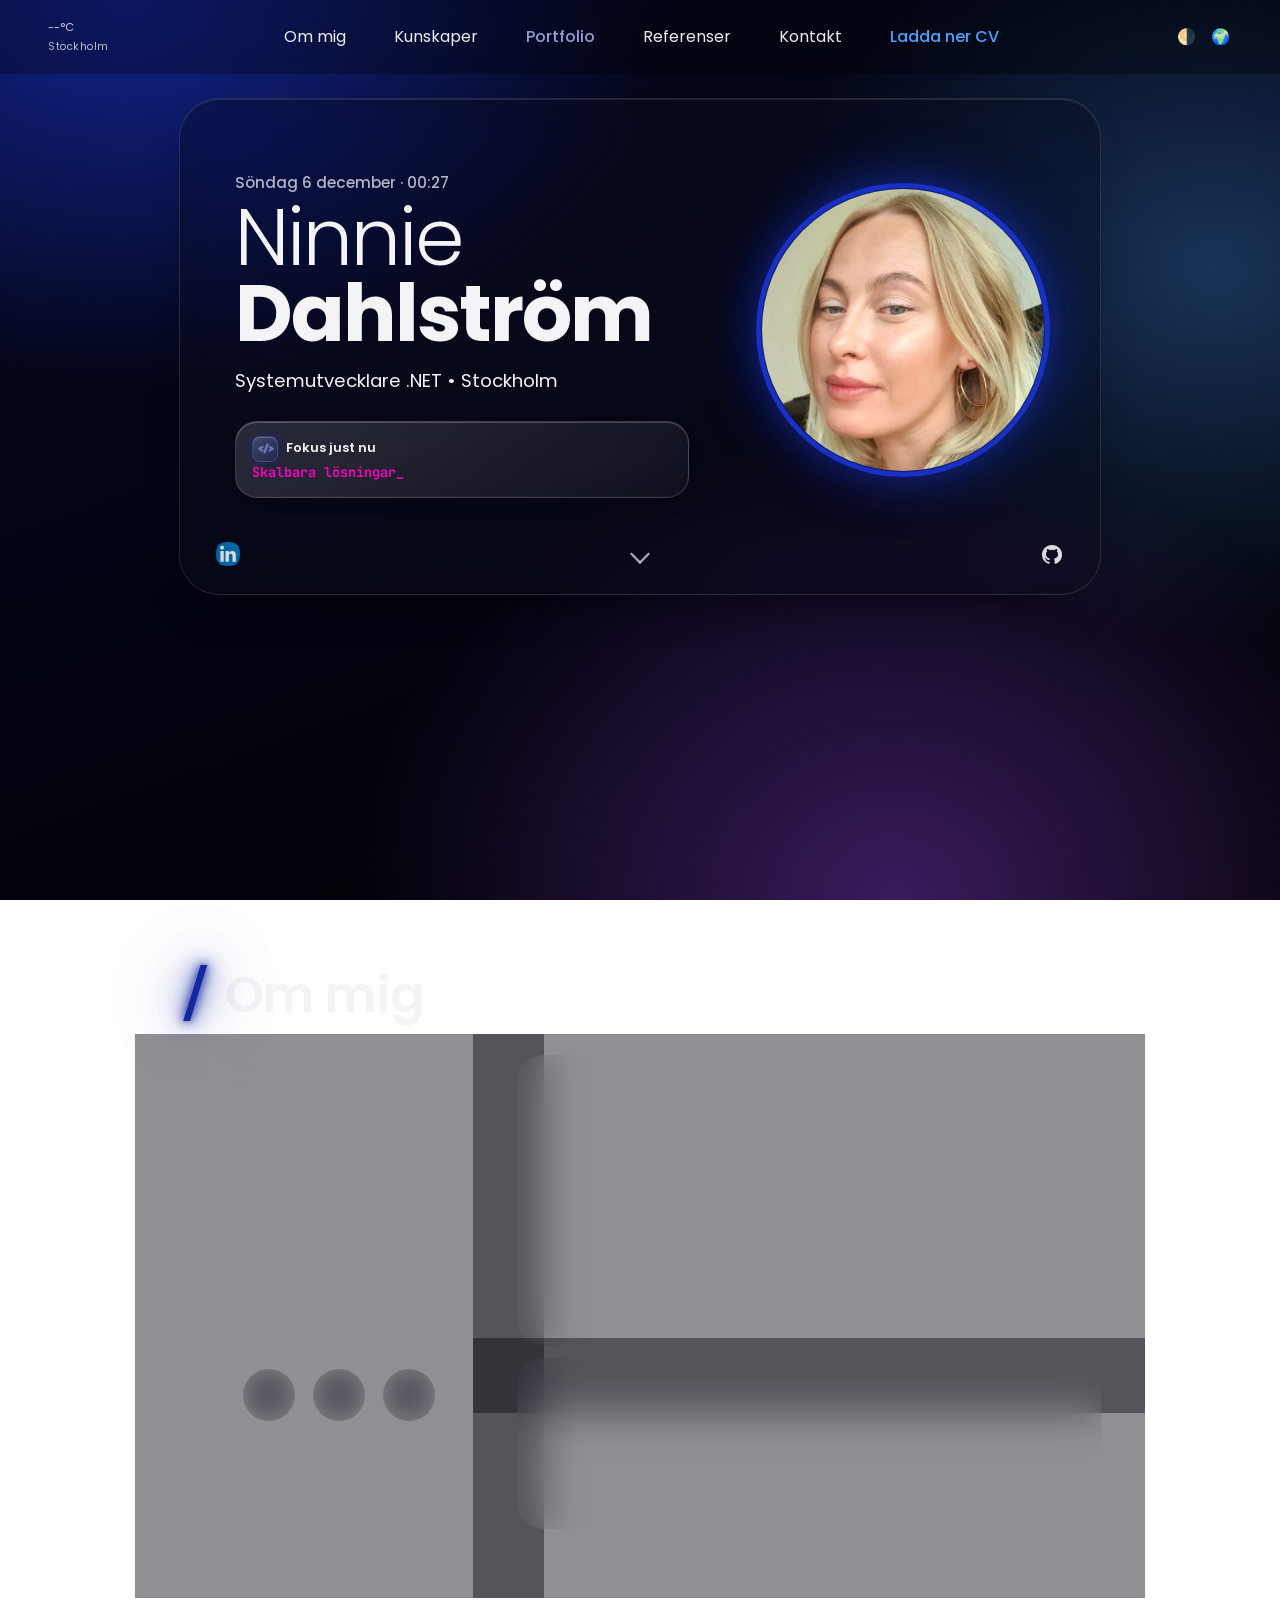
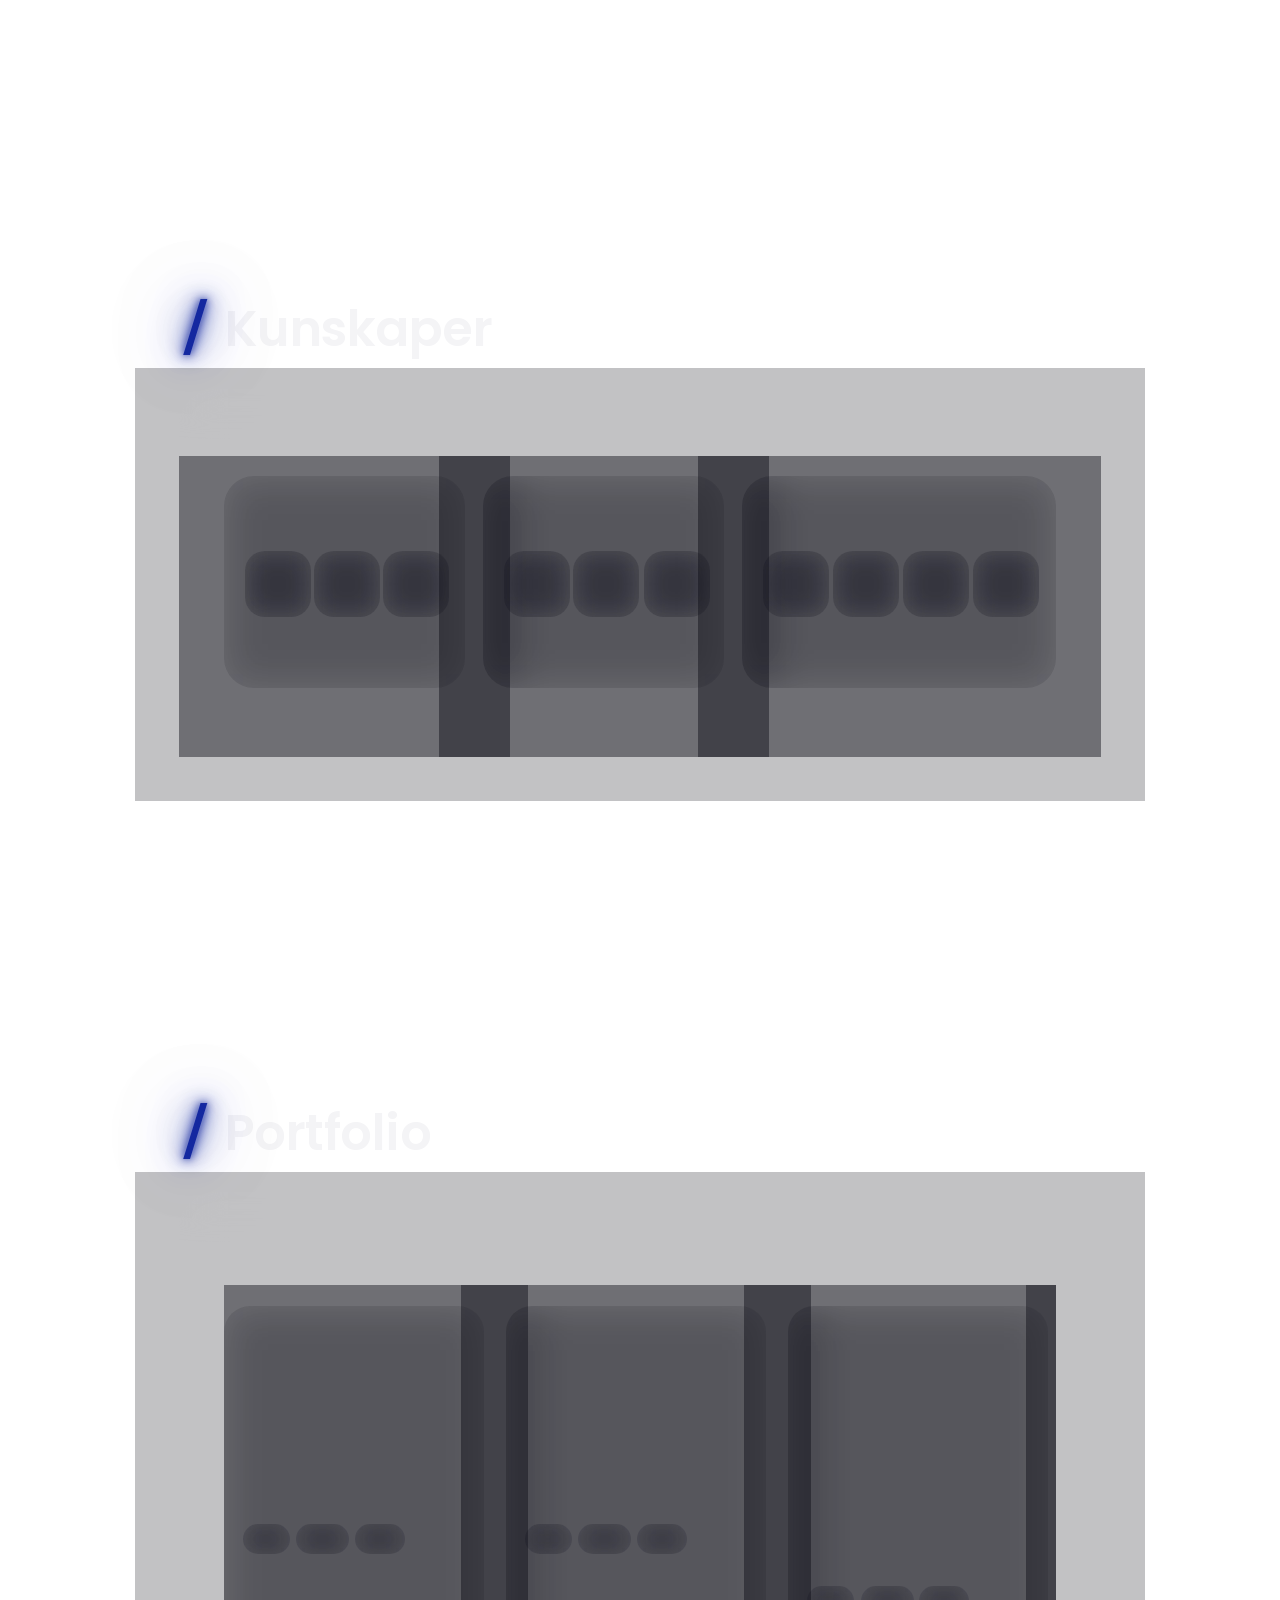
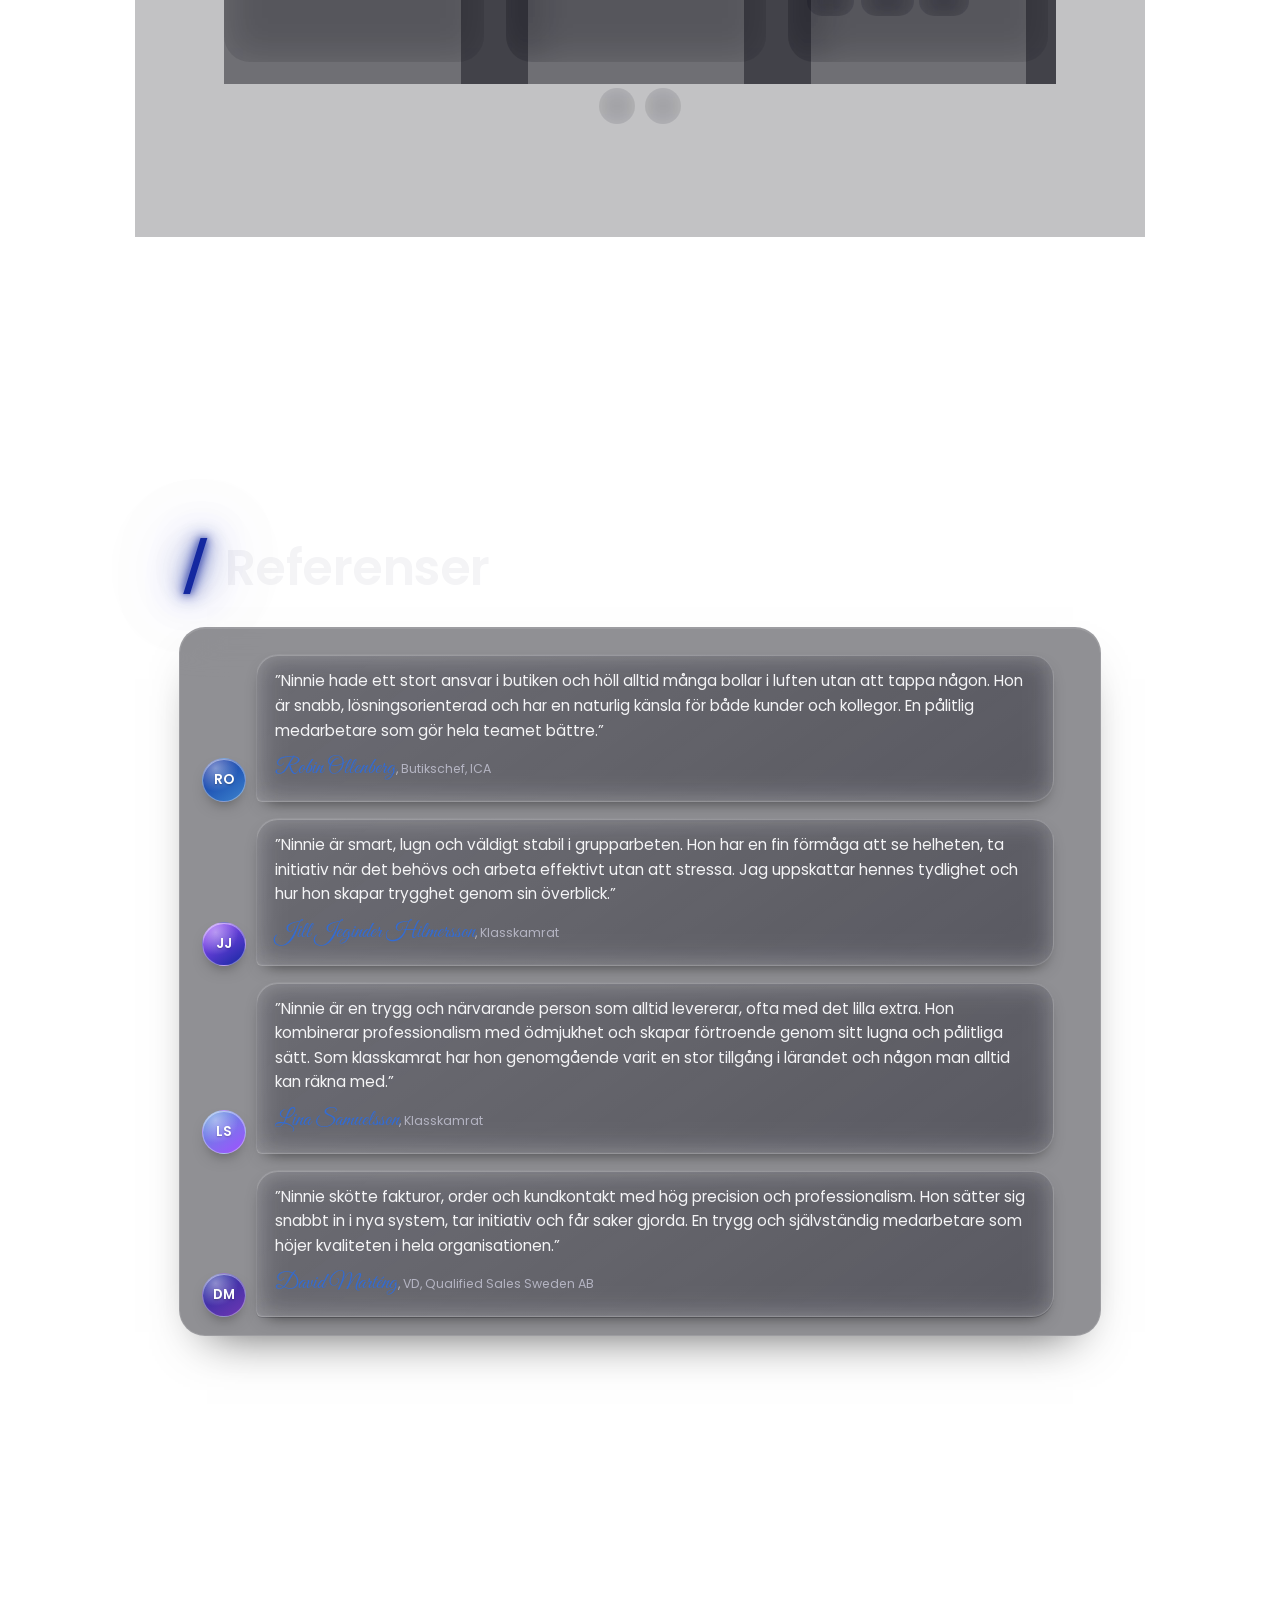
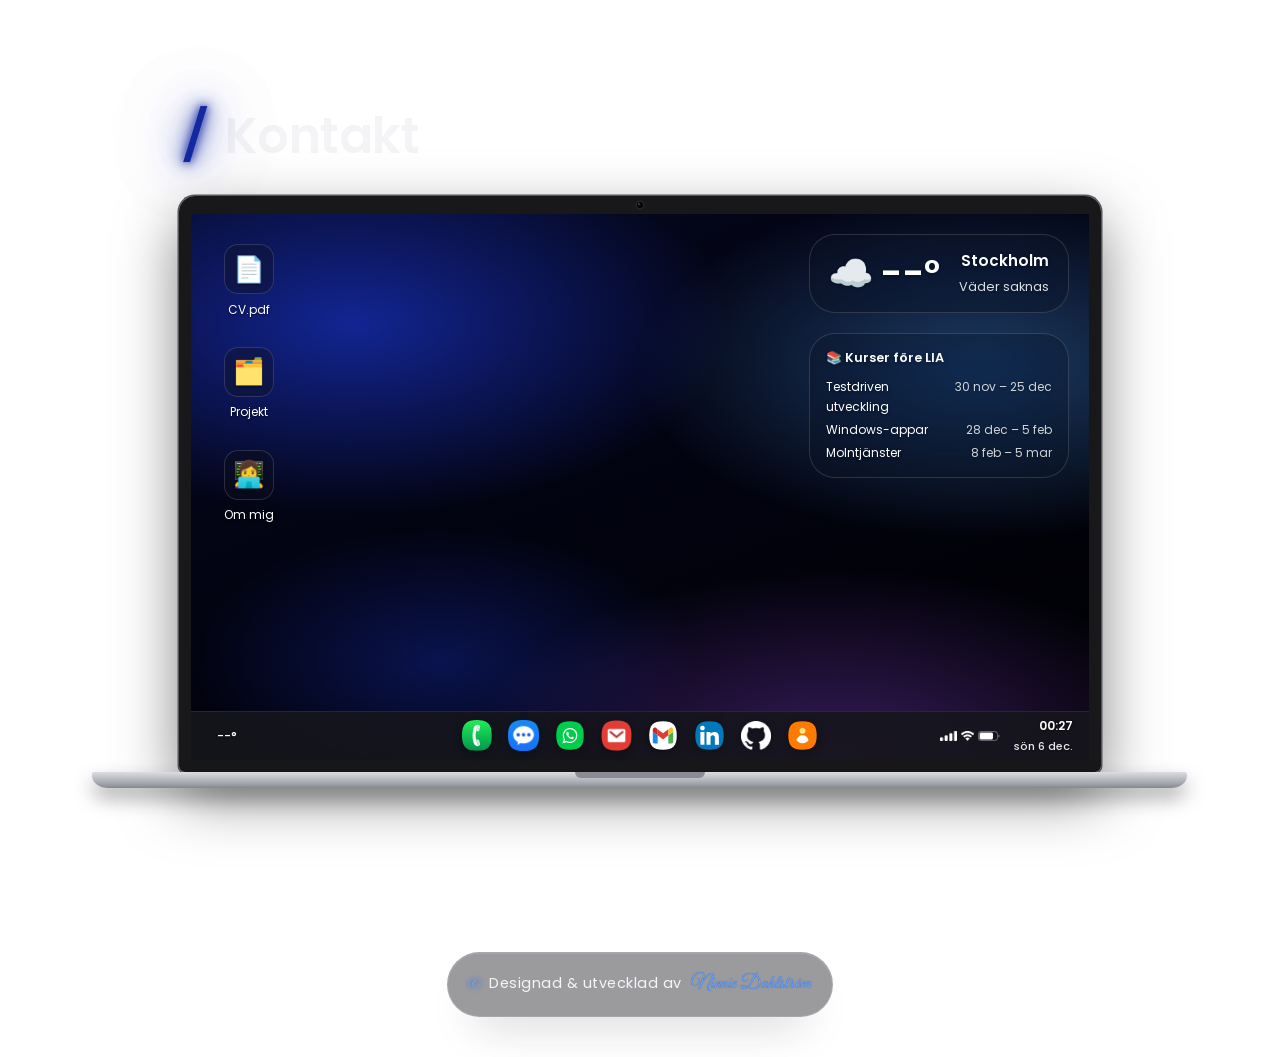
==== commit 4ba5a208: "Merge pull request #37 from nninnie/perf/mobil perf: snabbare på mobil, 950 kB blir 413 kB" ====
--- a/index.html
+++ b/index.html
@@ -11,6 +11,7 @@
     <meta property="og:type" content="website">
 
     <title>Ninnie Dahlström - Portfolio</title>
+    <link rel="icon" type="image/svg+xml" href="image/favicon.svg">
     <!-- CSS i samma ordning som kaskaden kräver: grund först, ljust tema sist -->
     <link rel="stylesheet" href="css/base.css">
     <link rel="stylesheet" href="css/navbar.css">
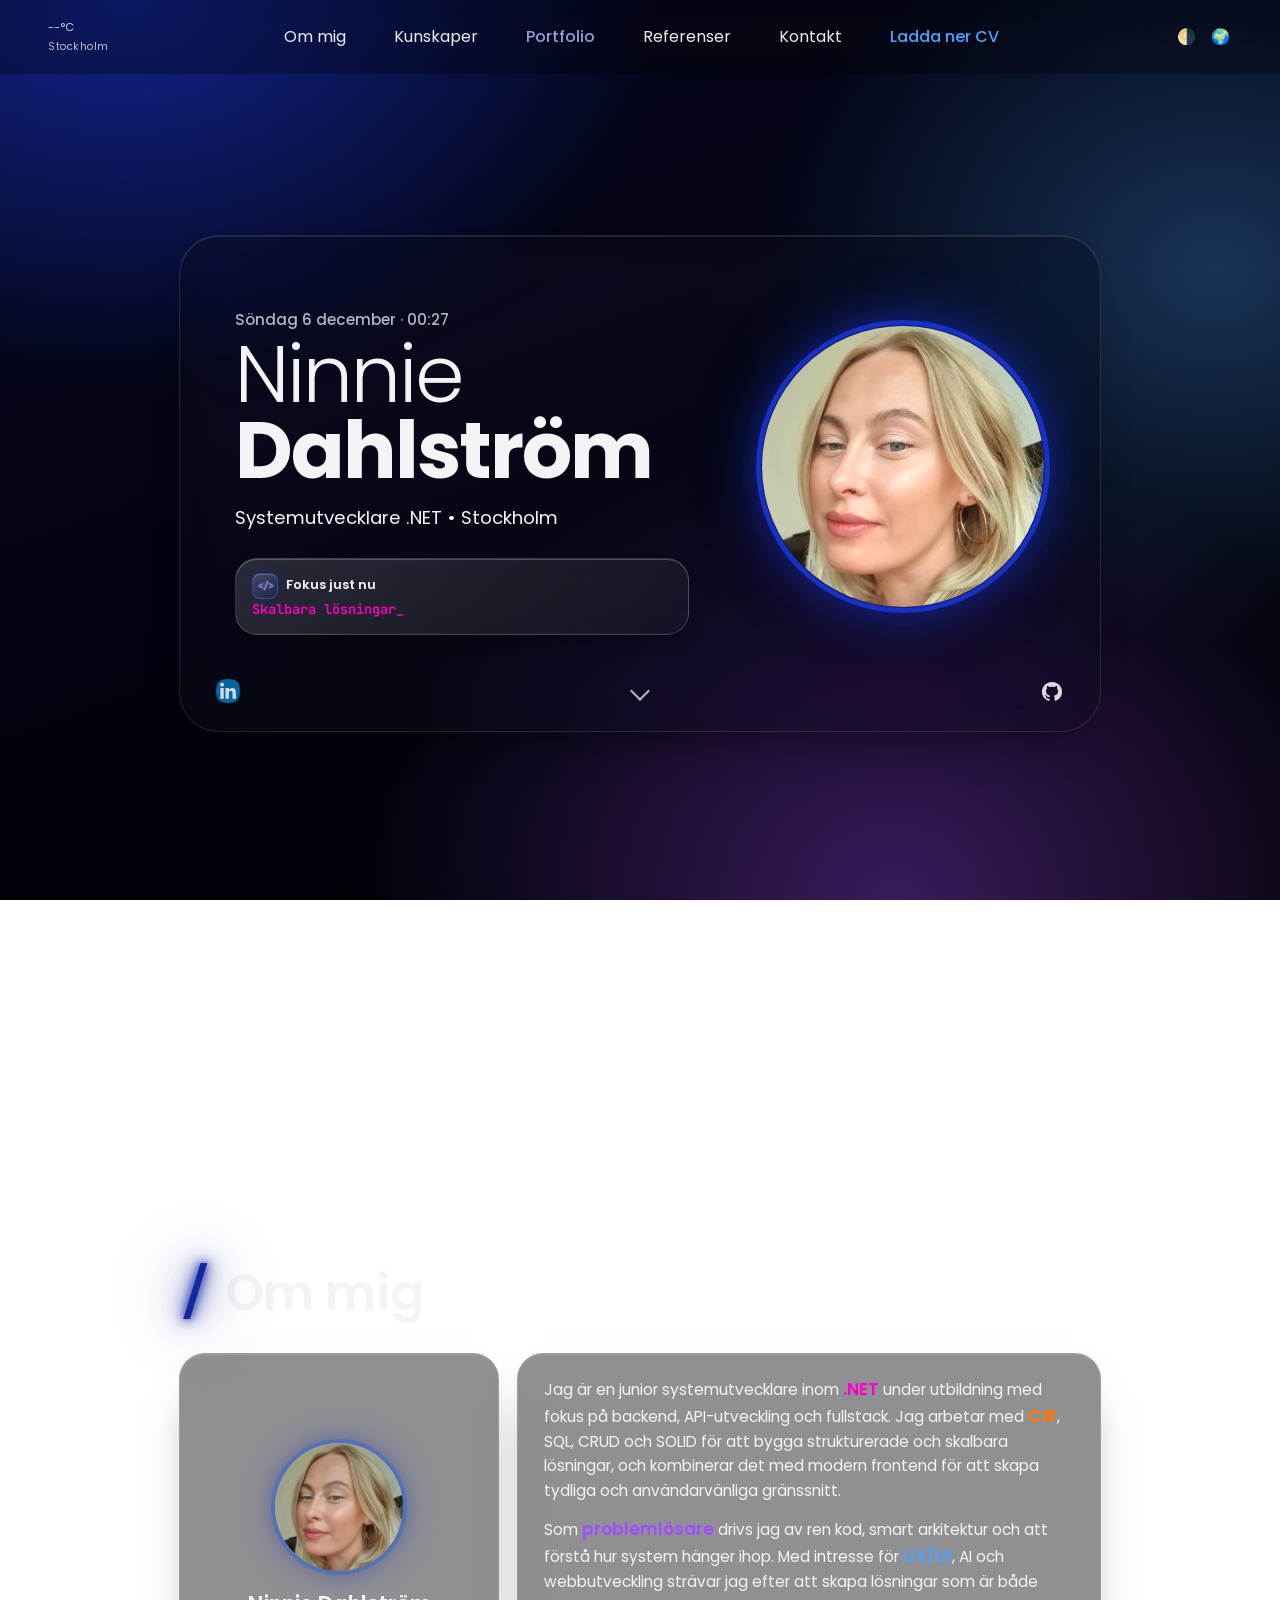
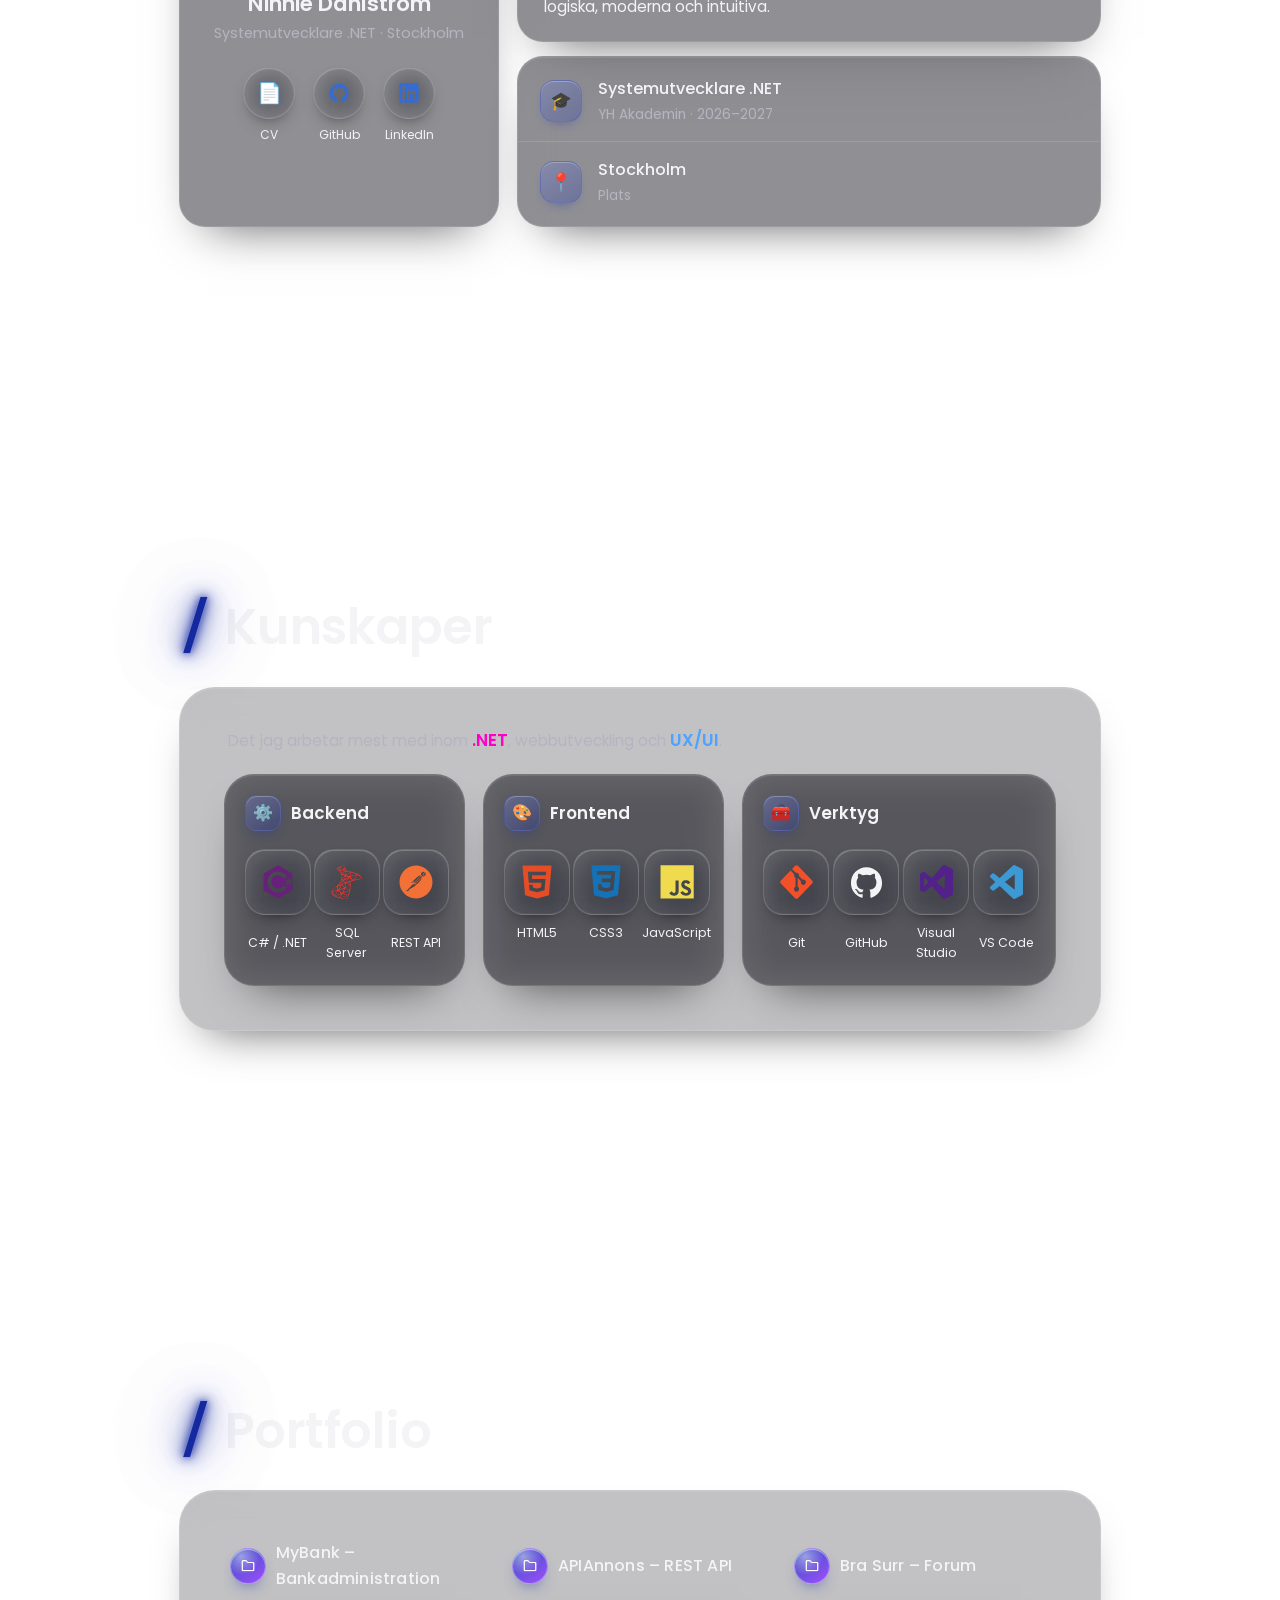
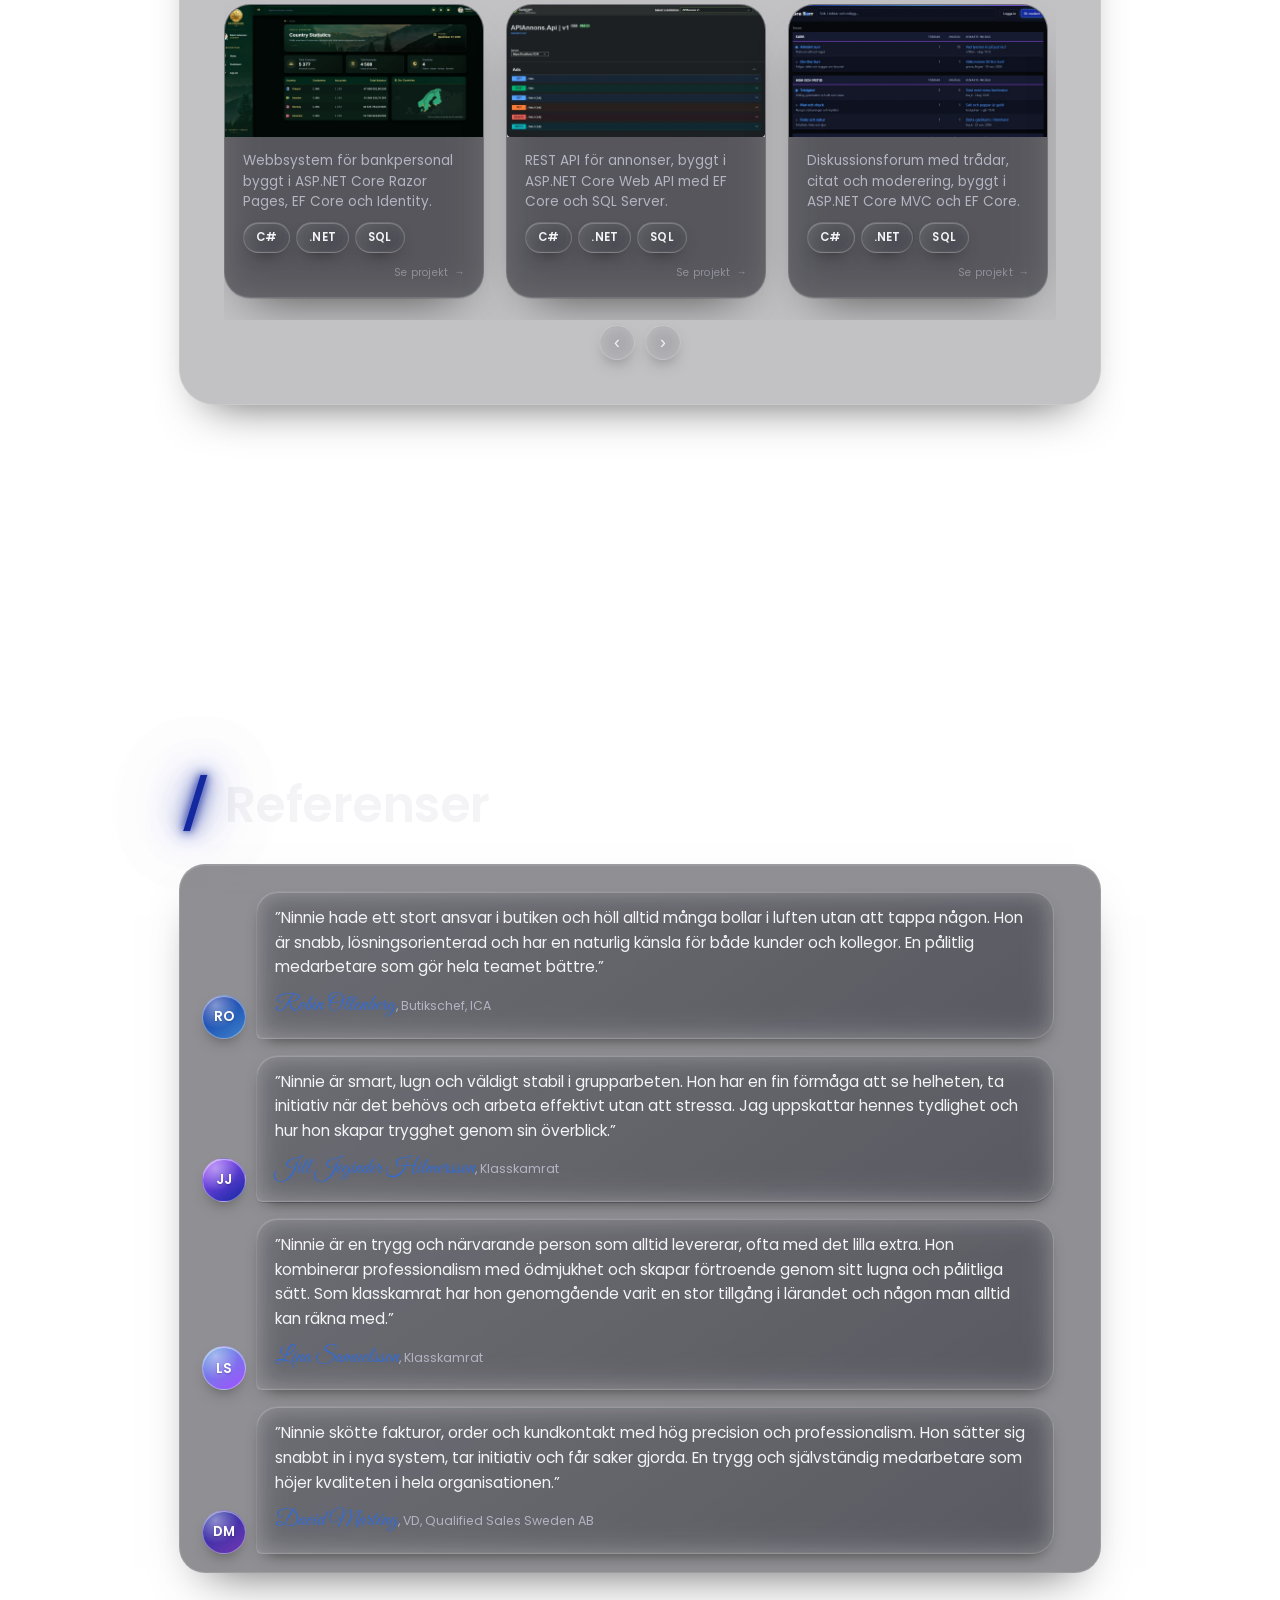
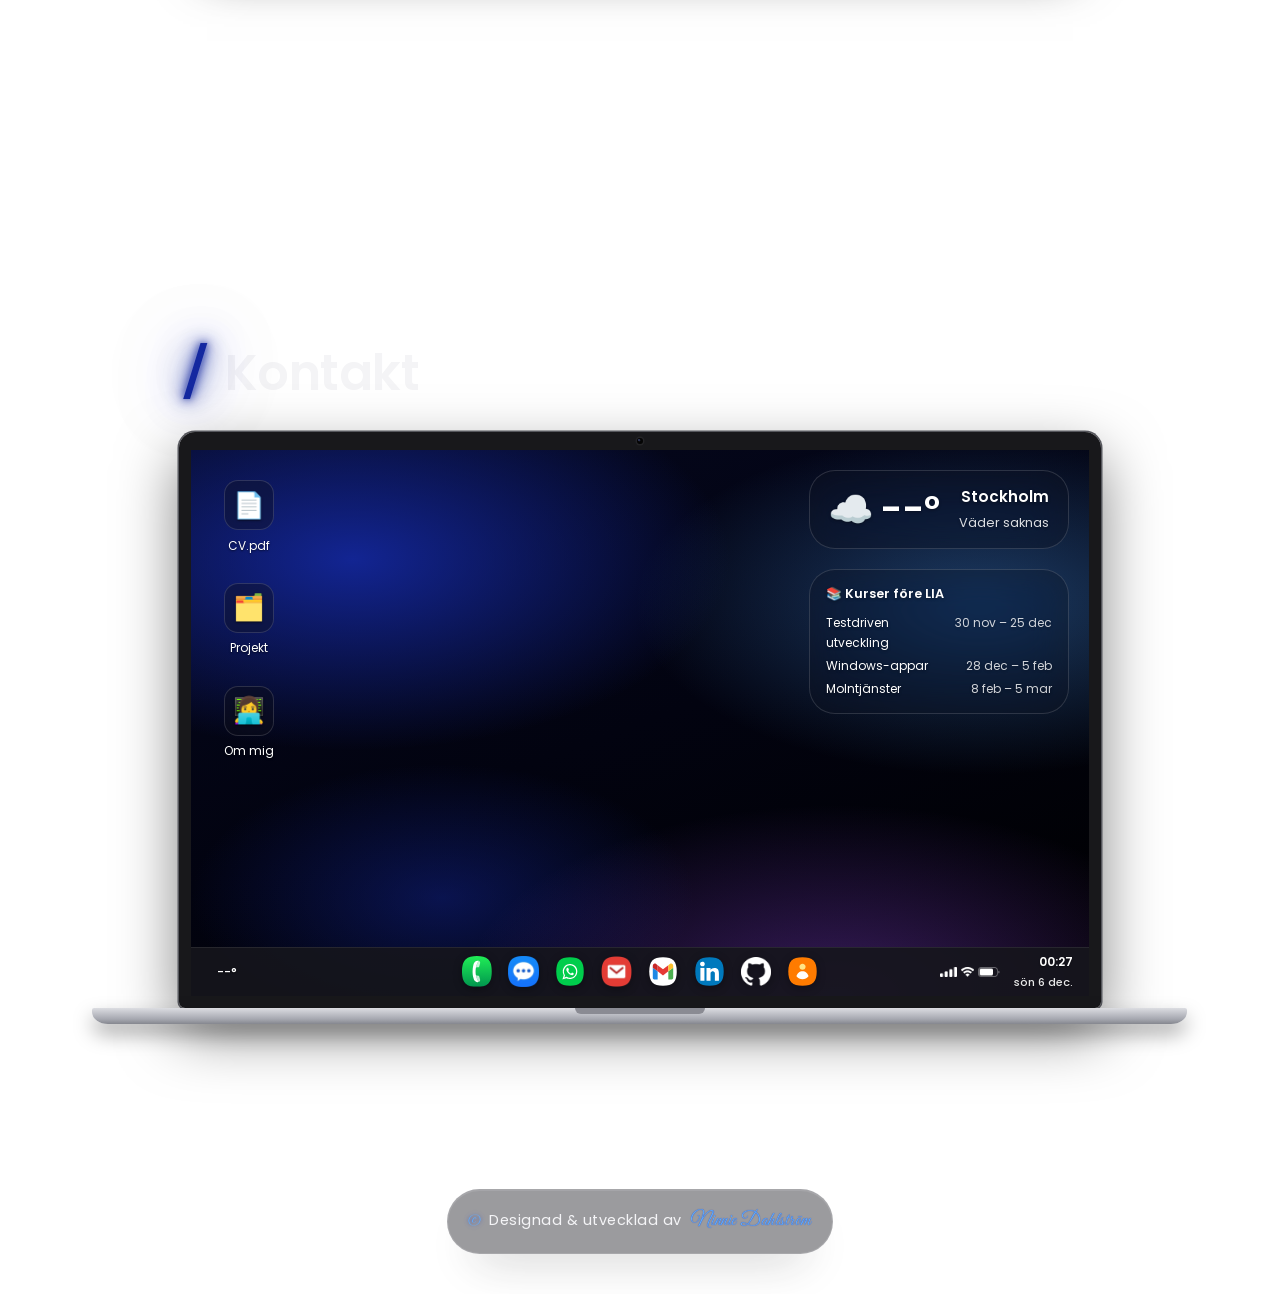
==== commit 0cd17fd9: "design: centrerade hopp, pil som följer med och max 1000 px bredd - Pilen i hero och menylänkarna ce" ====
--- a/index.html
+++ b/index.html
@@ -541,6 +541,9 @@
 </footer>
 
 <!-- type="module" = ES-moduler (import/export) och körs efter att sidan laddats -->
+<!-- Pilen som följer med och tar en till nästa sektion (styrs av js/scroll.js) -->
+<button type="button" class="next-section is-hidden" id="nextSection" aria-label="Till nästa sektion"><span class="swipe-arrow" aria-hidden="true"></span></button>
+
 <script type="module" src="js/main.js"></script>
 
 </body>
--- a/css/contact-device.css
+++ b/css/contact-device.css
@@ -113,6 +113,7 @@
 /* Kontaktsektionen lika bred som de andra sektionerna (about, skills, portfolio, referenser) */
 .contact-section {
     width: clamp(80%, 70vw, 1100px);
+    max-width: 1111px;   /* datorn är 90 % av detta, alltså max 1000 px som sektionerna */
     margin: 0 auto;
 }
 
--- a/css/oneui.css
+++ b/css/oneui.css
@@ -73,7 +73,9 @@
 /* Samma bredd som datorn i kontaktdelen:
    kontaktsektionen är clamp(80%, 70vw, 1100px) och datorn 90 % av den */
 :root {
-    --oneui-width: calc(clamp(80%, 70vw, 1100px) * 0.9);
+    /* Max 1000 px, annars blir allt för stort på stora skärmar
+       (clamp:ens minsta värde 80 % vinner annars över 1100 px) */
+    --oneui-width: min(calc(clamp(80%, 70vw, 1100px) * 0.9), 1000px);
 }
 
 .oneui-section {
@@ -149,10 +151,15 @@
 /* ---------- HERO = låsskärmen ---------- */
 
 .lockscreen {
-    display: block;
     width: var(--oneui-width);
-    margin: 1.5rem auto 0;
-    padding: 0;
+    margin: 0 auto;
+    padding: 1.5rem 0;
+    /* Hero fyller skärmen under menyn och låsskärmen hamnar i mitten */
+    box-sizing: border-box;   /* paddingen räknas in i höjden */
+    min-height: calc(100svh - 81px);
+    display: flex;
+    flex-direction: column;
+    justify-content: center;
 }
 
 .lock {
@@ -1290,3 +1297,67 @@
         height: 1.7rem;
     }
 }
+
+
+/* =========================================================
+   ⬇ PILEN SOM FÖLJER MED
+   Ligger fast längst ner i mitten och tar en till nästa sektion.
+   Dold i hero och vid sista sektionen (js/scroll.js).
+   ========================================================= */
+.next-section {
+    position: fixed;
+    left: 50%;
+    bottom: 18px;
+    z-index: 50;
+    width: 44px;
+    height: 44px;
+    display: grid;
+    place-items: center;
+    padding: 0;
+    border-radius: 50%;
+    cursor: pointer;
+    background: var(--chip-bg);
+    border: 1px solid var(--chip-border);
+    box-shadow: var(--chip-shadow);
+    backdrop-filter: blur(14px) saturate(160%);
+    -webkit-backdrop-filter: blur(14px) saturate(160%);
+    transform: translateX(-50%);
+    transition: opacity 0.3s ease, transform 0.3s ease, box-shadow 0.2s ease;
+}
+
+.next-section:hover,
+.next-section:focus-visible {
+    box-shadow: var(--chip-shadow), 0 0 18px color-mix(in srgb, var(--glow) 55%, transparent);
+}
+
+.next-section:focus-visible {
+    outline: 2px solid var(--glow);
+    outline-offset: 3px;
+}
+
+.next-section.is-hidden {
+    opacity: 0;
+    pointer-events: none;
+    transform: translateX(-50%) translateY(10px);
+}
+
+/* Pilen inuti knappen sitter lite högre, så den ser centrerad ut */
+.next-section .swipe-arrow {
+    margin-top: -4px;
+}
+
+/* På mobil sitter pilen i nedre högra hörnet, så den inte ligger över texten */
+@media (max-width: 600px) {
+    .next-section {
+        left: auto;
+        right: 16px;
+        bottom: 16px;
+        width: 40px;
+        height: 40px;
+        transform: none;
+    }
+
+    .next-section.is-hidden {
+        transform: translateY(10px);
+    }
+}
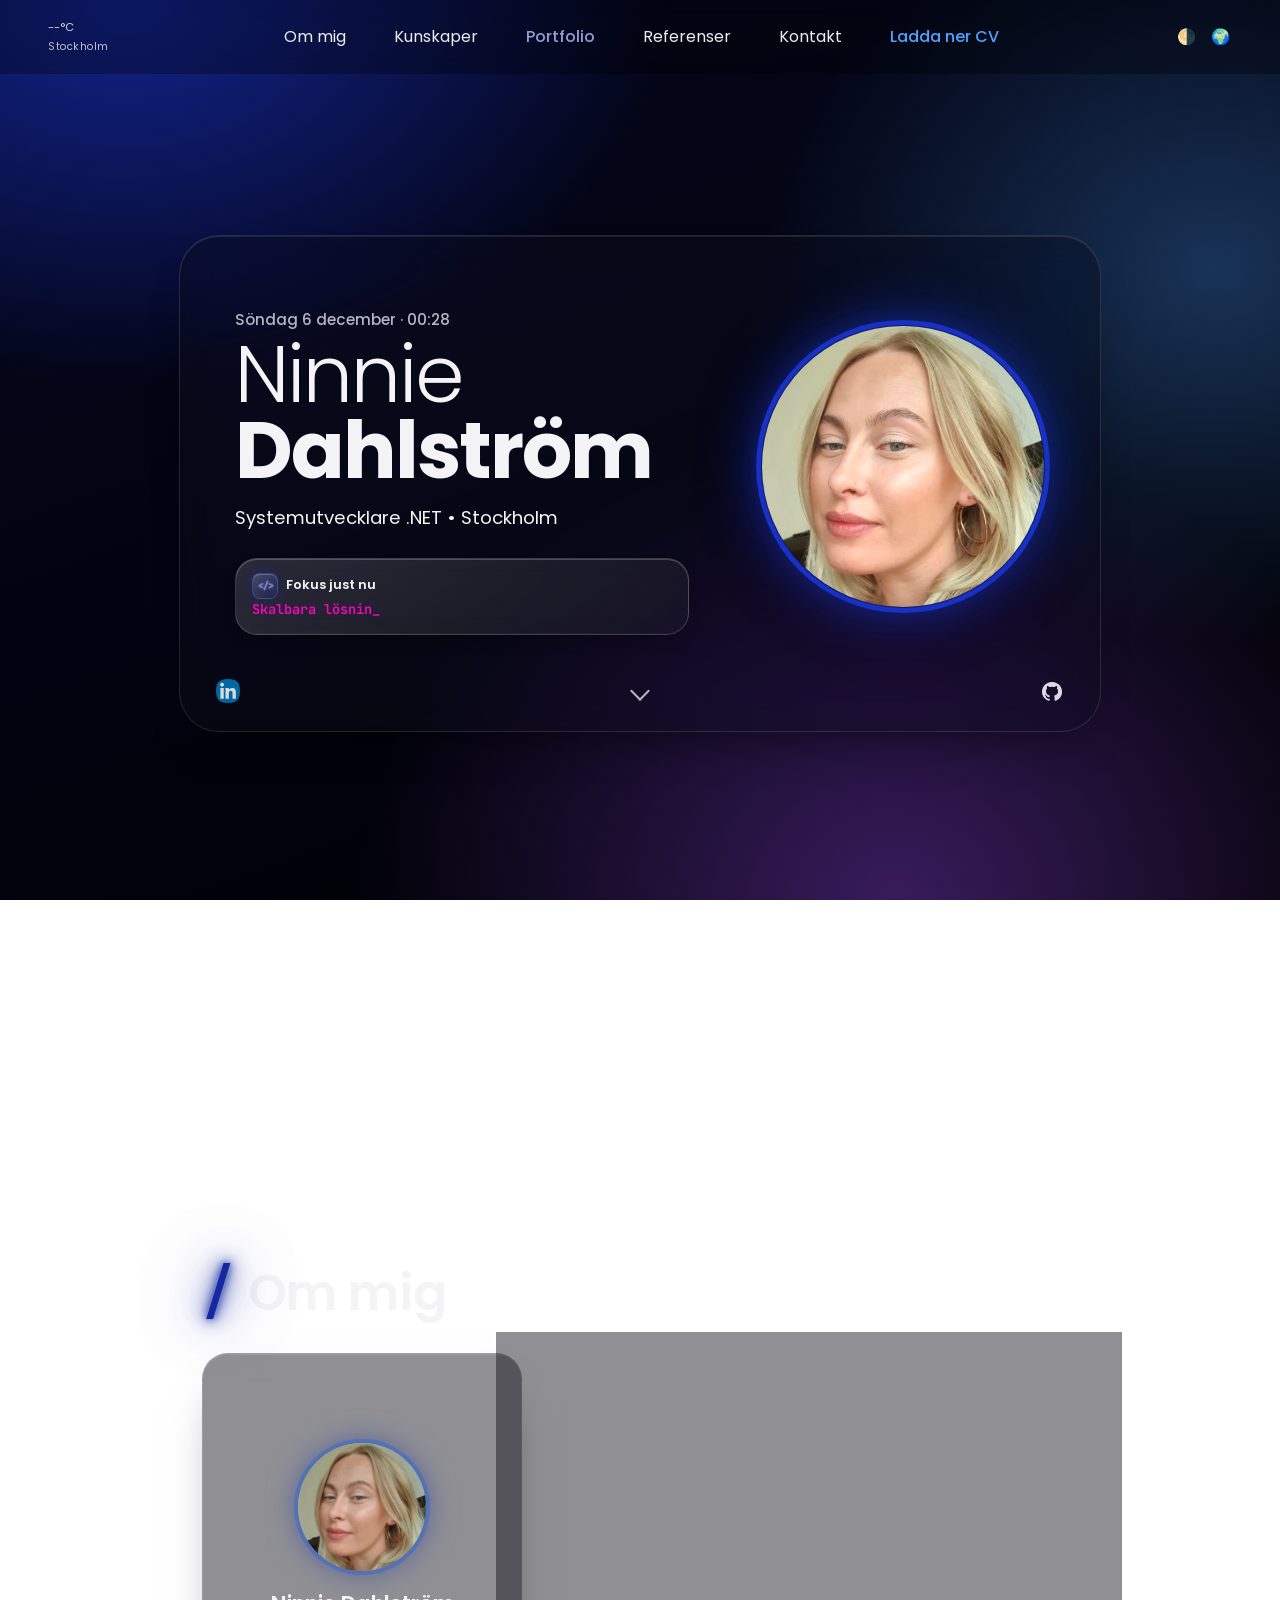
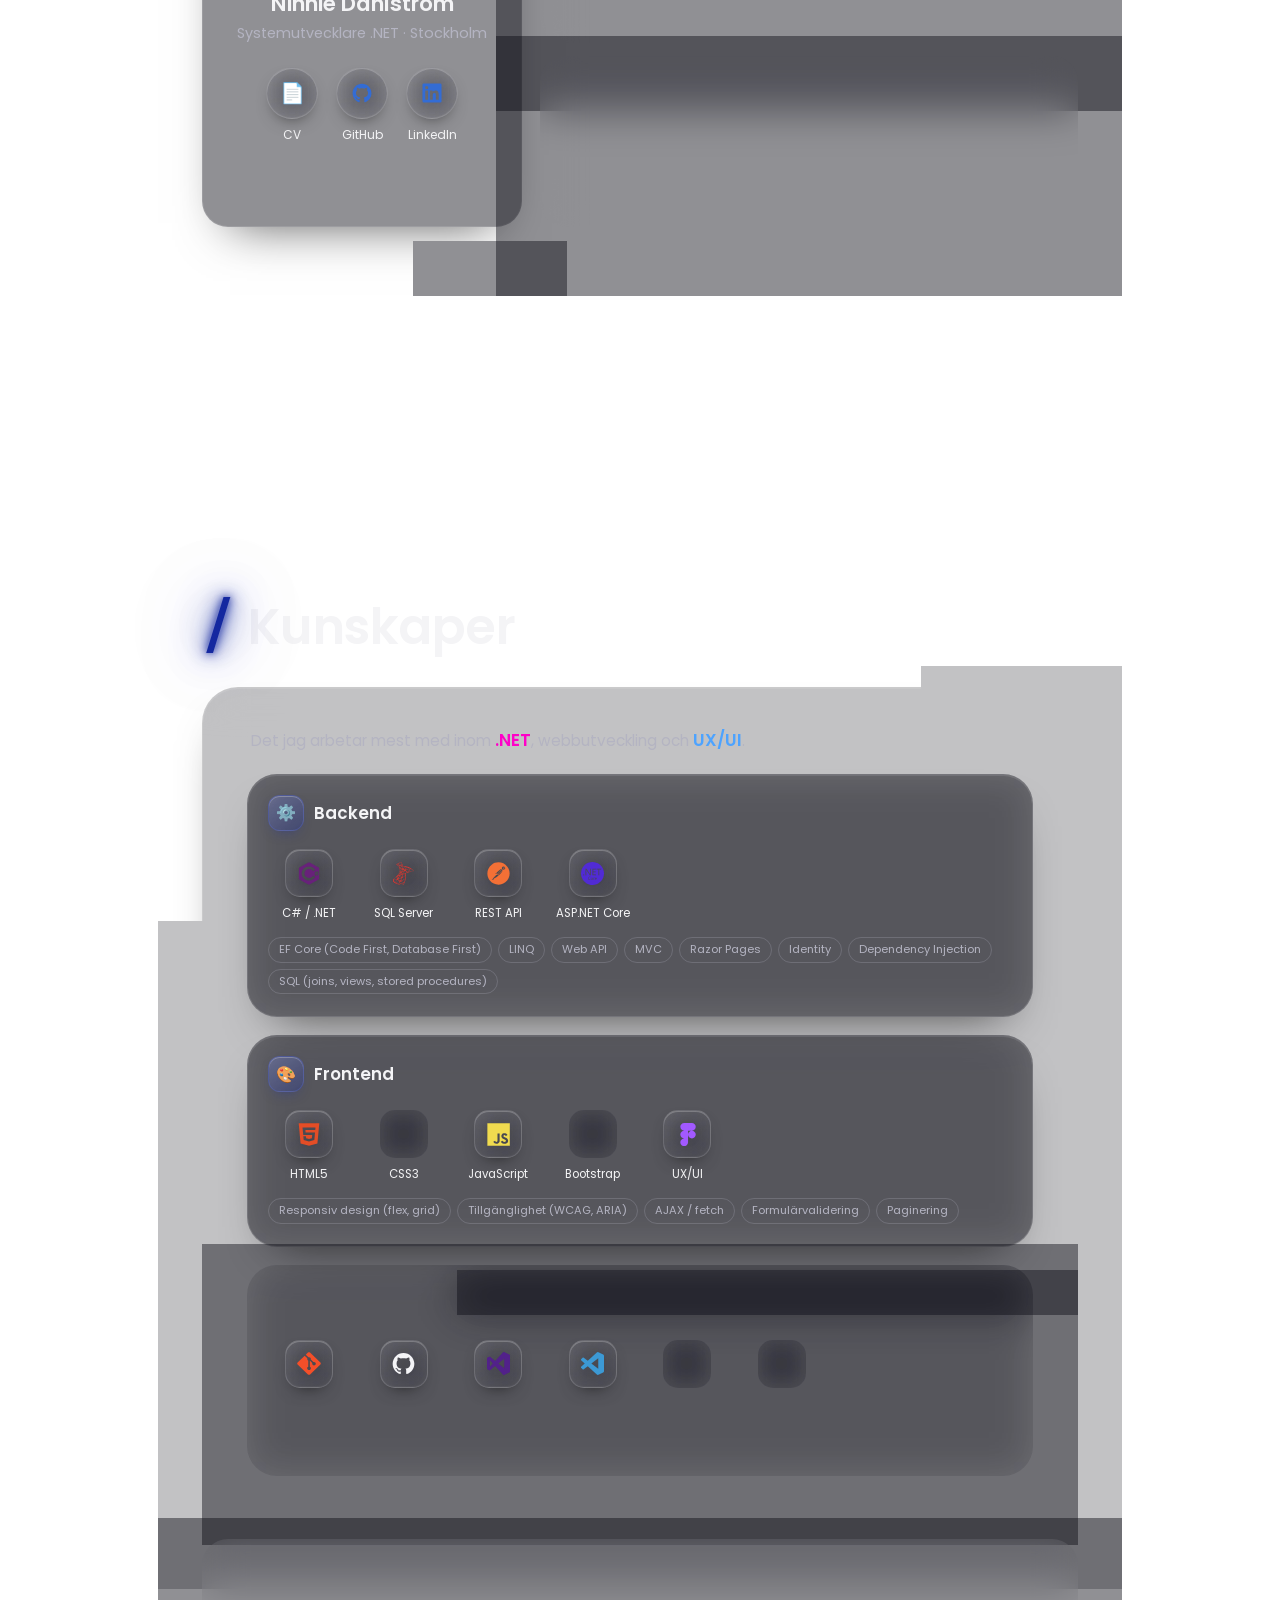
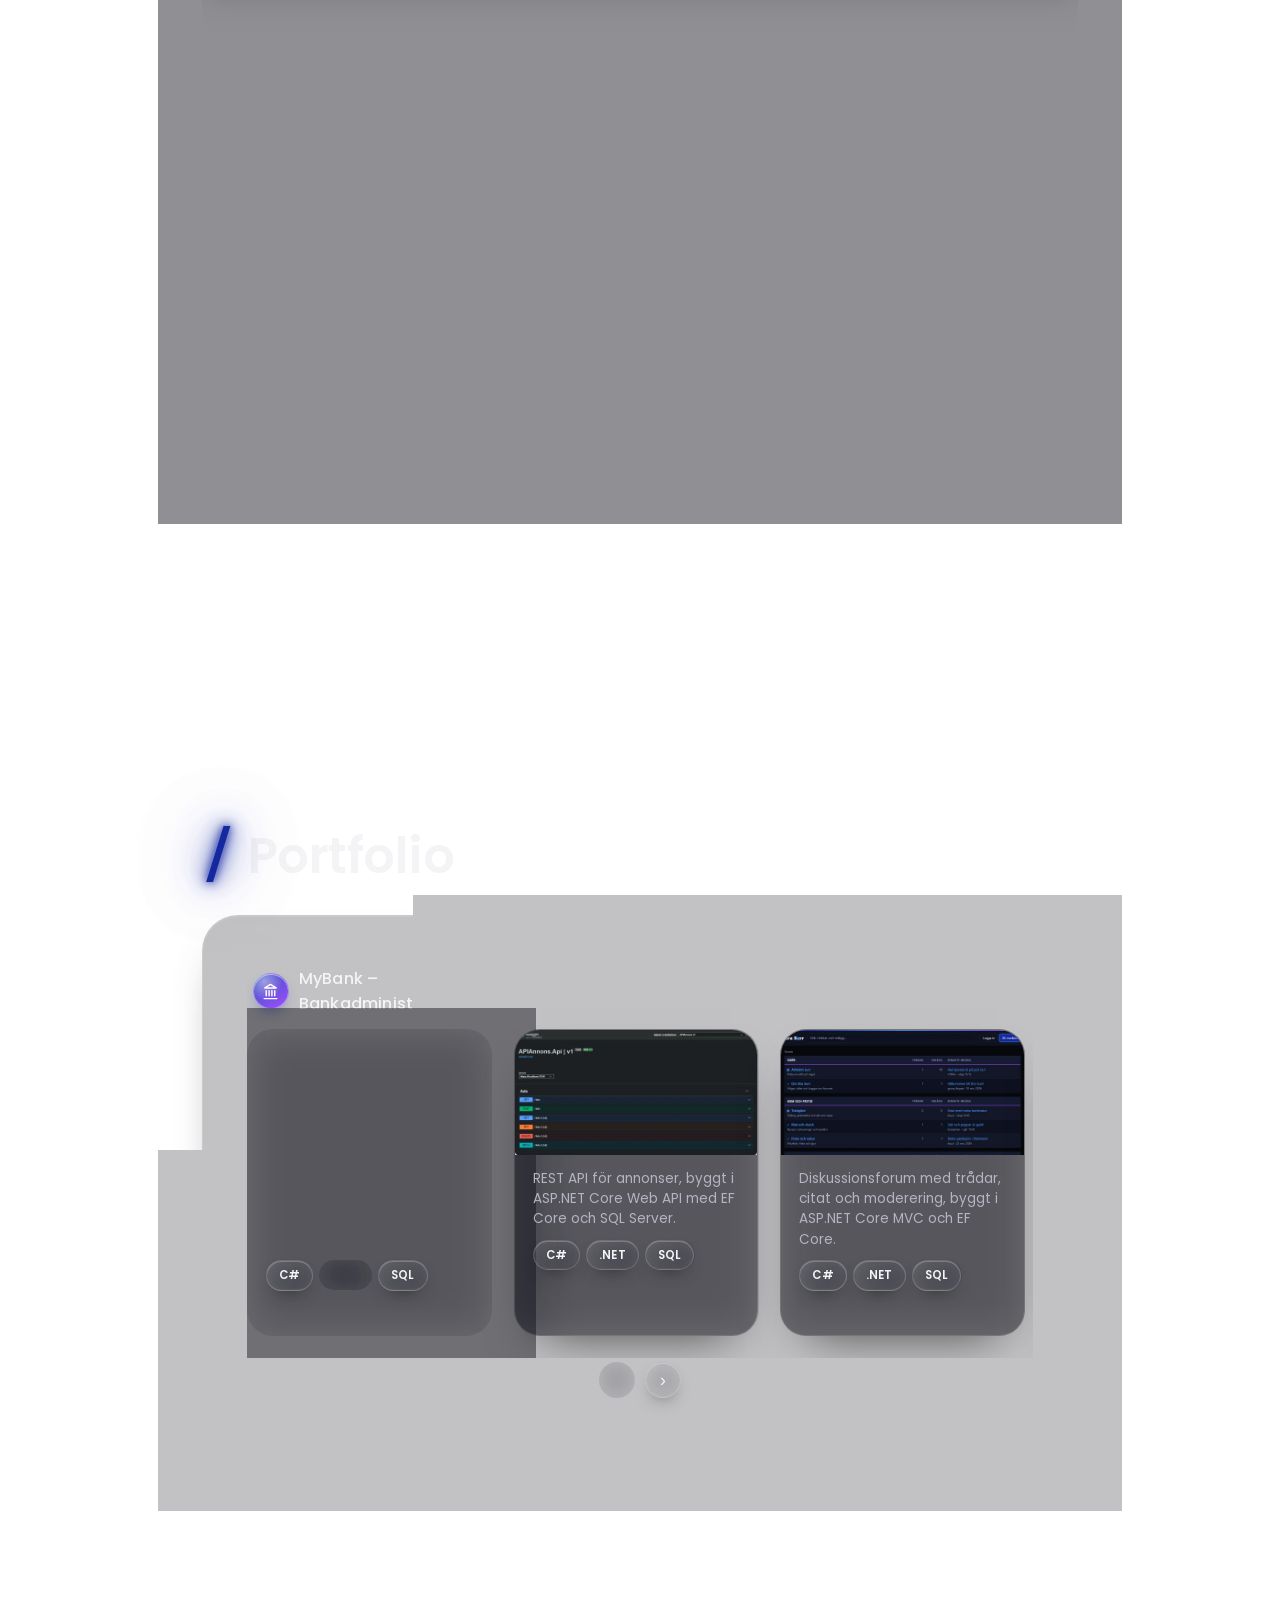
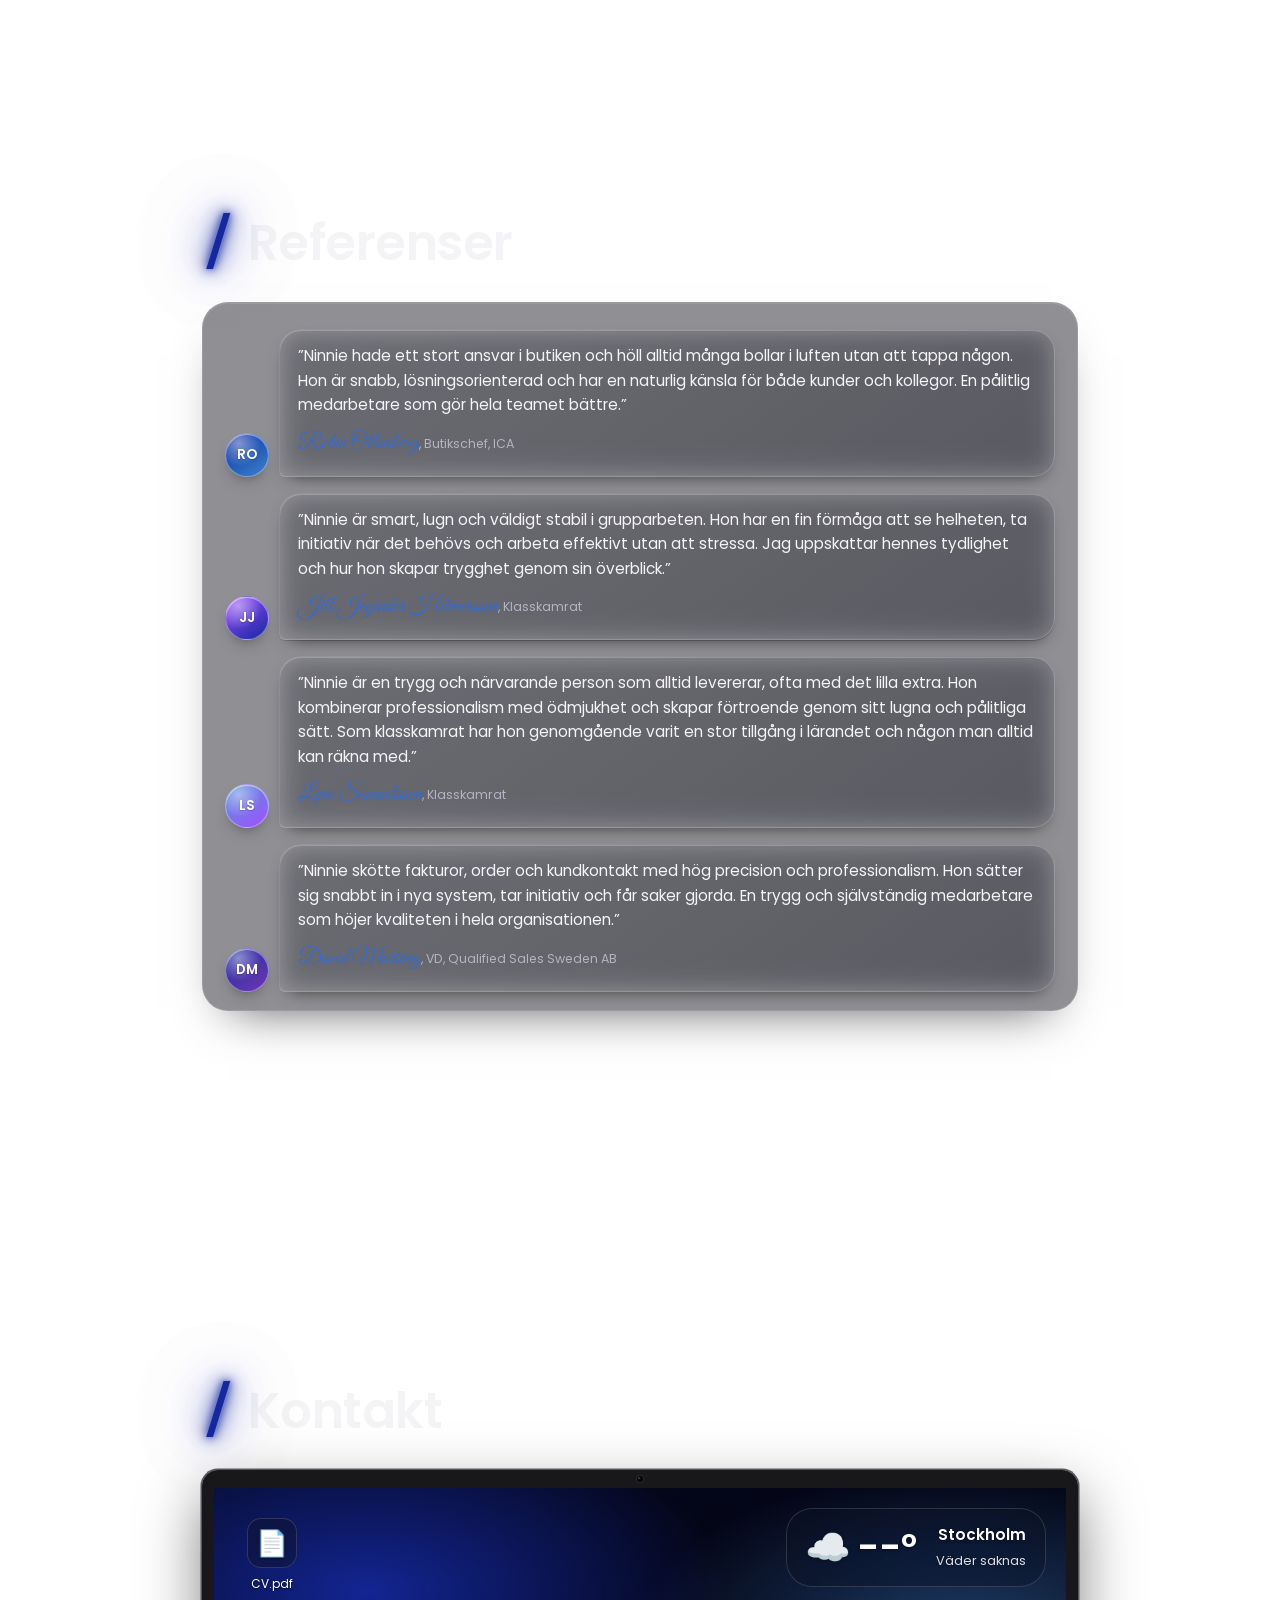
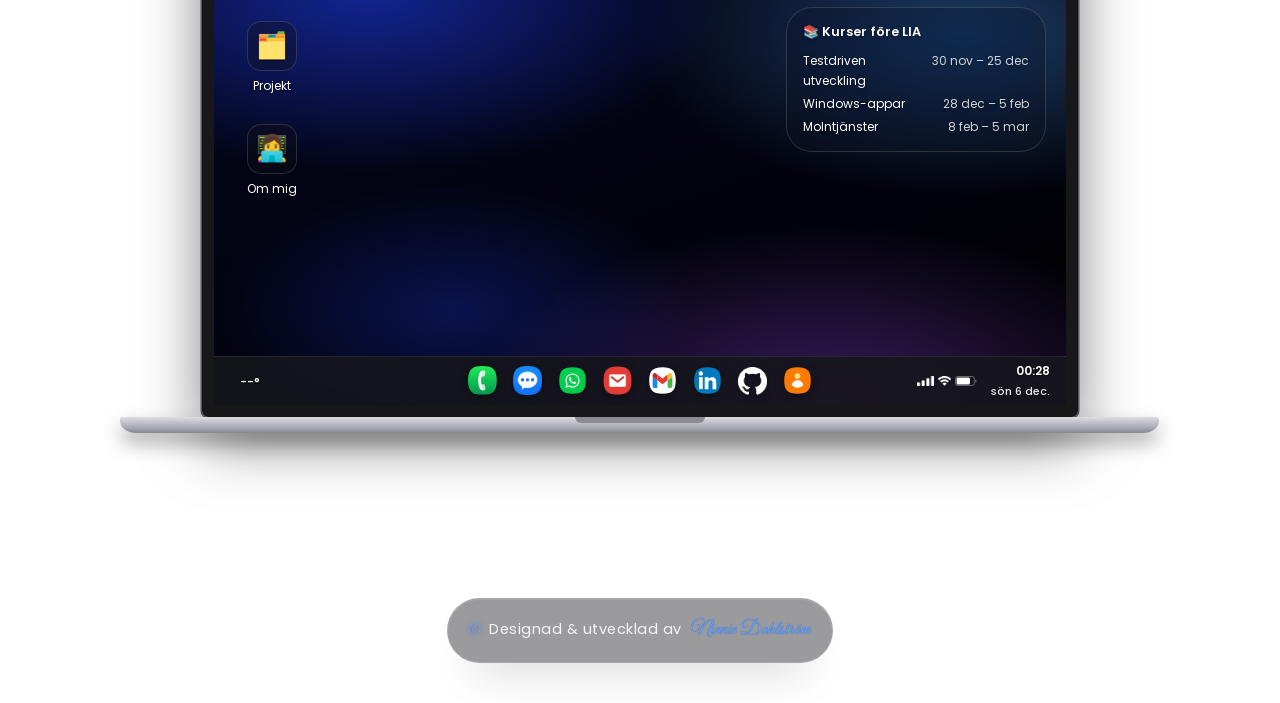
==== commit 7fe2b65a: "design: Kunskaper med ikoner och chips, kurserna under och sektionerna 5 % smalare - Kunskaper som t" ====
--- a/index.html
+++ b/index.html
@@ -202,6 +202,17 @@
                     <li><span class="skill-icon"><img src="image/skills/csharp.svg" alt="" width="34" height="34"></span>C# / .NET</li>
                     <li><span class="skill-icon"><img src="image/skills/microsoftsqlserver.svg" alt="" width="34" height="34"></span>SQL Server</li>
                     <li><span class="skill-icon"><img src="image/skills/postman.svg" alt="" width="34" height="34"></span>REST API</li>
+                    <li><span class="skill-icon"><img src="image/skills/dotnetcore.svg" alt="" width="34" height="34"></span>ASP.NET Core</li>
+                </ul>
+                <ul class="stack-chips">
+                    <li>EF Core (Code First, Database First)</li>
+                    <li>LINQ</li>
+                    <li>Web API</li>
+                    <li>MVC</li>
+                    <li>Razor Pages</li>
+                    <li>Identity</li>
+                    <li>Dependency Injection</li>
+                    <li>SQL (joins, views, stored procedures)</li>
                 </ul>
             </div>
 
@@ -211,6 +222,15 @@
                     <li><span class="skill-icon"><img src="image/skills/html5.svg" alt="" width="34" height="34"></span>HTML5</li>
                     <li><span class="skill-icon"><img src="image/skills/css3.svg" alt="" width="34" height="34"></span>CSS3</li>
                     <li><span class="skill-icon"><img src="image/skills/javascript.svg" alt="" width="34" height="34"></span>JavaScript</li>
+                    <li><span class="skill-icon"><img src="image/skills/bootstrap.svg" alt="" width="34" height="34"></span>Bootstrap</li>
+                    <li><span class="skill-icon"><img src="image/skills/figma.svg" alt="" width="34" height="34"></span>UX/UI</li>
+                </ul>
+                <ul class="stack-chips">
+                    <li>Responsiv design (flex, grid)</li>
+                    <li>Tillgänglighet (WCAG, ARIA)</li>
+                    <li>AJAX / fetch</li>
+                    <li>Formulärvalidering</li>
+                    <li>Paginering</li>
                 </ul>
             </div>
 
@@ -221,9 +241,24 @@
                     <li><span class="skill-icon"><span class="mask-icon mask-github" aria-hidden="true"></span></span>GitHub</li>
                     <li><span class="skill-icon"><img src="image/skills/visualstudio.svg" alt="" width="34" height="34"></span>Visual Studio</li>
                     <li><span class="skill-icon"><img src="image/skills/vscode.svg" alt="" width="34" height="34"></span>VS Code</li>
-                </ul>
-            </div>
-        </div>
+                    <li><span class="skill-icon"><img src="image/skills/azure.svg" alt="" width="34" height="34"></span>Azure</li>
+                    <li><span class="skill-icon"><img src="image/skills/swagger.svg" alt="" width="34" height="34"></span>Swagger</li>
+                </ul>
+                <ul class="stack-chips">
+                    <li>SOLID</li>
+                    <li>Designmönster</li>
+                    <li>Databasmodellering (ERD, normalisering)</li>
+                    <li>Scrum / Kanban</li>
+                </ul>
+            </div>
+        </div>
+
+    </div>
+
+    <!-- Kurserna i eget kort. Fylls i av js/courses.js, status räknas ut från dagens datum -->
+    <div class="glass edu-card">
+        <div class="edu-head"><strong>Kurser</strong><span>Systemutvecklare .NET · YH Akademin</span></div>
+        <ul class="edu-courses" id="courseList"></ul>
     </div>
 </section>
 
--- a/css/oneui.css
+++ b/css/oneui.css
@@ -1299,6 +1299,16 @@
 }
 
 
+/* Projektets egen ikon i den glansiga cirkeln (i stället för mappen).
+   Linjeikonen ritas vit med en CSS-mask, så den syns på gradienten. */
+.win-icon .proj-glyph {
+    width: 17px;
+    height: 17px;
+    background: #ffffff;
+    -webkit-mask: var(--icon) center / contain no-repeat;
+    mask: var(--icon) center / contain no-repeat;
+}
+
 /* =========================================================
    ⬇ PILEN SOM FÖLJER MED
    Ligger fast längst ner i mitten och tar en till nästa sektion.
@@ -1361,3 +1371,282 @@
         transform: translateY(10px);
     }
 }
+
+/* =========================================================
+   KUNSKAPER: mindre ikoner och mer luft, så fler får plats
+   ========================================================= */
+.skill-apps,
+.folder.wide .skill-apps {
+    grid-template-columns: repeat(4, minmax(0, 1fr));
+    gap: 16px 12px;
+}
+
+.skill-icon {
+    width: 46px;
+    height: 46px;
+    border-radius: 15px;
+}
+
+.skill-icon img,
+.skill-icon .mask-icon {
+    width: 1.45rem;
+    height: 1.45rem;
+}
+
+.skill-apps li {
+    font-size: 0.72rem;
+    gap: 7px;
+}
+
+/* På mellanstora skärmar ligger mapparna under varandra med 6 ikoner i bredd */
+@media (max-width: 900px) {
+    .skill-apps,
+    .folder.wide .skill-apps {
+        grid-template-columns: repeat(auto-fill, minmax(64px, 1fr));
+    }
+}
+
+
+/* Mapparna i full bredd under varandra, så ikonerna får plats */
+.folders {
+    grid-template-columns: 1fr;
+}
+
+.skill-apps,
+.folder.wide .skill-apps {
+    grid-template-columns: repeat(auto-fill, minmax(78px, 1fr));
+}
+
+/* Mer i stacken: glas-chips med resten av teknikerna från kurserna */
+.stack-more {
+    margin-top: 18px;   /* samma mellanrum som mellan mapparna */
+}
+
+.stack-more h3 {
+    margin: 0 0 14px;
+    font-size: 0.95rem;
+    font-weight: 600;
+    color: var(--oneui-text);
+}
+
+.stack-chips {
+    list-style: none;
+    margin: 0;
+    padding: 0;
+    display: flex;
+    flex-wrap: wrap;
+    gap: 8px;
+}
+
+.stack-chips li {
+    padding: 6px 13px;
+    border-radius: 999px;
+    font-size: 0.78rem;
+    font-weight: 500;
+    color: var(--oneui-text);
+    background: var(--chip-bg);
+    border: 1px solid var(--chip-border);
+    box-shadow: var(--chip-shadow);
+}
+
+
+/* Chips inuti mapparna (mer backend och arbetssätt) */
+.folder .stack-chips {
+    margin-top: 16px;
+}
+
+.chips-label {
+    margin: 16px 0 0;
+    font-size: 0.75rem;
+    font-weight: 600;
+    color: var(--oneui-muted);
+}
+
+.chips-label + .stack-chips {
+    margin-top: 8px;
+}
+
+/* Diskreta chips, så att fokus ligger på ikonerna */
+.folder .stack-chips {
+    gap: 6px;
+    margin-top: 14px;
+}
+
+.folder .stack-chips li {
+    padding: 3px 10px;
+    font-size: 0.7rem;
+    font-weight: 400;
+    color: var(--oneui-muted);
+    background: transparent;
+    border: 1px solid color-mix(in srgb, var(--oneui-muted) 25%, transparent);
+    box-shadow: none;
+}
+
+.folder .chips-label {
+    margin-top: 14px;
+    font-size: 0.7rem;
+    font-weight: 500;
+}
+
+.folder .chips-label + .stack-chips {
+    margin-top: 6px;
+}
+
+
+/* =========================================================
+   🎓 KURSERNA I KUNSKAPER – en tabell i ett eget glaskort
+   ✓ klar (grön bock), ● pågår (glödande prick), ○ kommande (grå ring)
+   ========================================================= */
+.edu-courses {
+    list-style: none;
+    margin: 4px 18px 16px;
+    padding: 6px 0;
+    border-radius: 18px;
+    background: var(--chip-bg);
+    border: 1px solid var(--chip-border);
+    text-align: left;
+    font-size: 0.85rem;
+}
+
+.course {
+    display: grid;
+    grid-template-columns: 18px 1fr auto;
+    align-items: center;
+    gap: 12px;
+    padding: 8px 16px;
+    color: var(--oneui-text);
+}
+
+.course + .course {
+    border-top: 1px solid var(--oneui-line);
+}
+
+.course-name {
+    text-align: left;
+}
+
+.course-date {
+    font-size: 0.75rem;
+    color: var(--oneui-muted);
+    white-space: nowrap;
+}
+
+.course.next .course-name {
+    color: var(--oneui-muted);
+}
+
+/* Den pågående kursen lyser lite */
+.course.now {
+    font-weight: 600;
+    background: color-mix(in srgb, var(--glow) 14%, transparent);
+}
+
+.course-dot {
+    width: 16px;
+    height: 16px;
+    border-radius: 50%;
+    display: grid;
+    place-items: center;
+    font-size: 10px;
+    line-height: 1;
+}
+
+/* Bocken i sidans egna färger, med glans som app-ikonerna */
+.course.done .course-dot {
+    background:
+        radial-gradient(circle at 30% 25%, rgba(255, 255, 255, 0.45), transparent 55%),
+        linear-gradient(145deg, var(--blue), var(--purple));
+    color: #ffffff;
+    box-shadow: 0 0 6px color-mix(in srgb, var(--purple) 55%, transparent);
+}
+
+.course.done .course-dot::before {
+    content: "✓";
+    font-weight: 800;
+}
+
+.course.now .course-dot {
+    background: var(--glow);
+    box-shadow: 0 0 8px var(--glow);
+}
+
+.course.next .course-dot {
+    border: 1.5px solid var(--oneui-muted);
+}
+
+@media (max-width: 600px) {
+    .edu-courses {
+        margin: 4px 12px 14px;
+    }
+
+    .course {
+        gap: 10px;
+        padding: 8px 12px;
+    }
+}
+
+/* Kurskortet ligger i full bredd under mapparna i Kunskaper */
+.edu-card {
+    margin-top: 18px;
+    padding: 20px 22px 18px;
+}
+
+.edu-head {
+    display: flex;
+    align-items: baseline;
+    justify-content: space-between;
+    gap: 12px;
+    flex-wrap: wrap;
+    margin: 0 4px 12px;
+}
+
+.edu-head strong {
+    font-size: 1.05rem;
+}
+
+.edu-head span {
+    font-size: 0.8rem;
+    color: var(--oneui-muted);
+}
+
+.edu-card .edu-courses {
+    margin: 0;
+}
+
+/* Mycket smala mobiler: datumet hamnar under kursnamnet */
+@media (max-width: 380px) {
+    .course {
+        grid-template-columns: 18px 1fr;
+    }
+
+    .course-date {
+        grid-column: 2;
+    }
+}
+
+
+
+
+/* =========================================================
+   📐 SEKTIONERNA 5 % SMALARE ÄN HERO
+   Hero behåller full bredd. Alla andra sektioner, footern och
+   datorn i Kontakt är 95 % av den, så att allt är lika brett.
+   ========================================================= */
+:root {
+    /* 95 % av hero, men aldrig så bred att datorn blir högre än skärmen
+       (datorn är 1,6 gånger så bred som hög, 150 px = meny och rubrik) */
+    --section-width: min(calc(var(--oneui-width) * 0.95), calc((90svh - 150px) * 1.6));
+}
+
+.oneui-section,
+.oneui-footer {
+    width: var(--section-width);
+}
+
+@media (min-width: 768px) {
+    /* Datorn är 90 % av kontaktsektionen och ska vara lika bred som de andra */
+    .contact-section {
+        width: calc(var(--section-width) / 0.9);
+        max-width: none;
+    }
+}
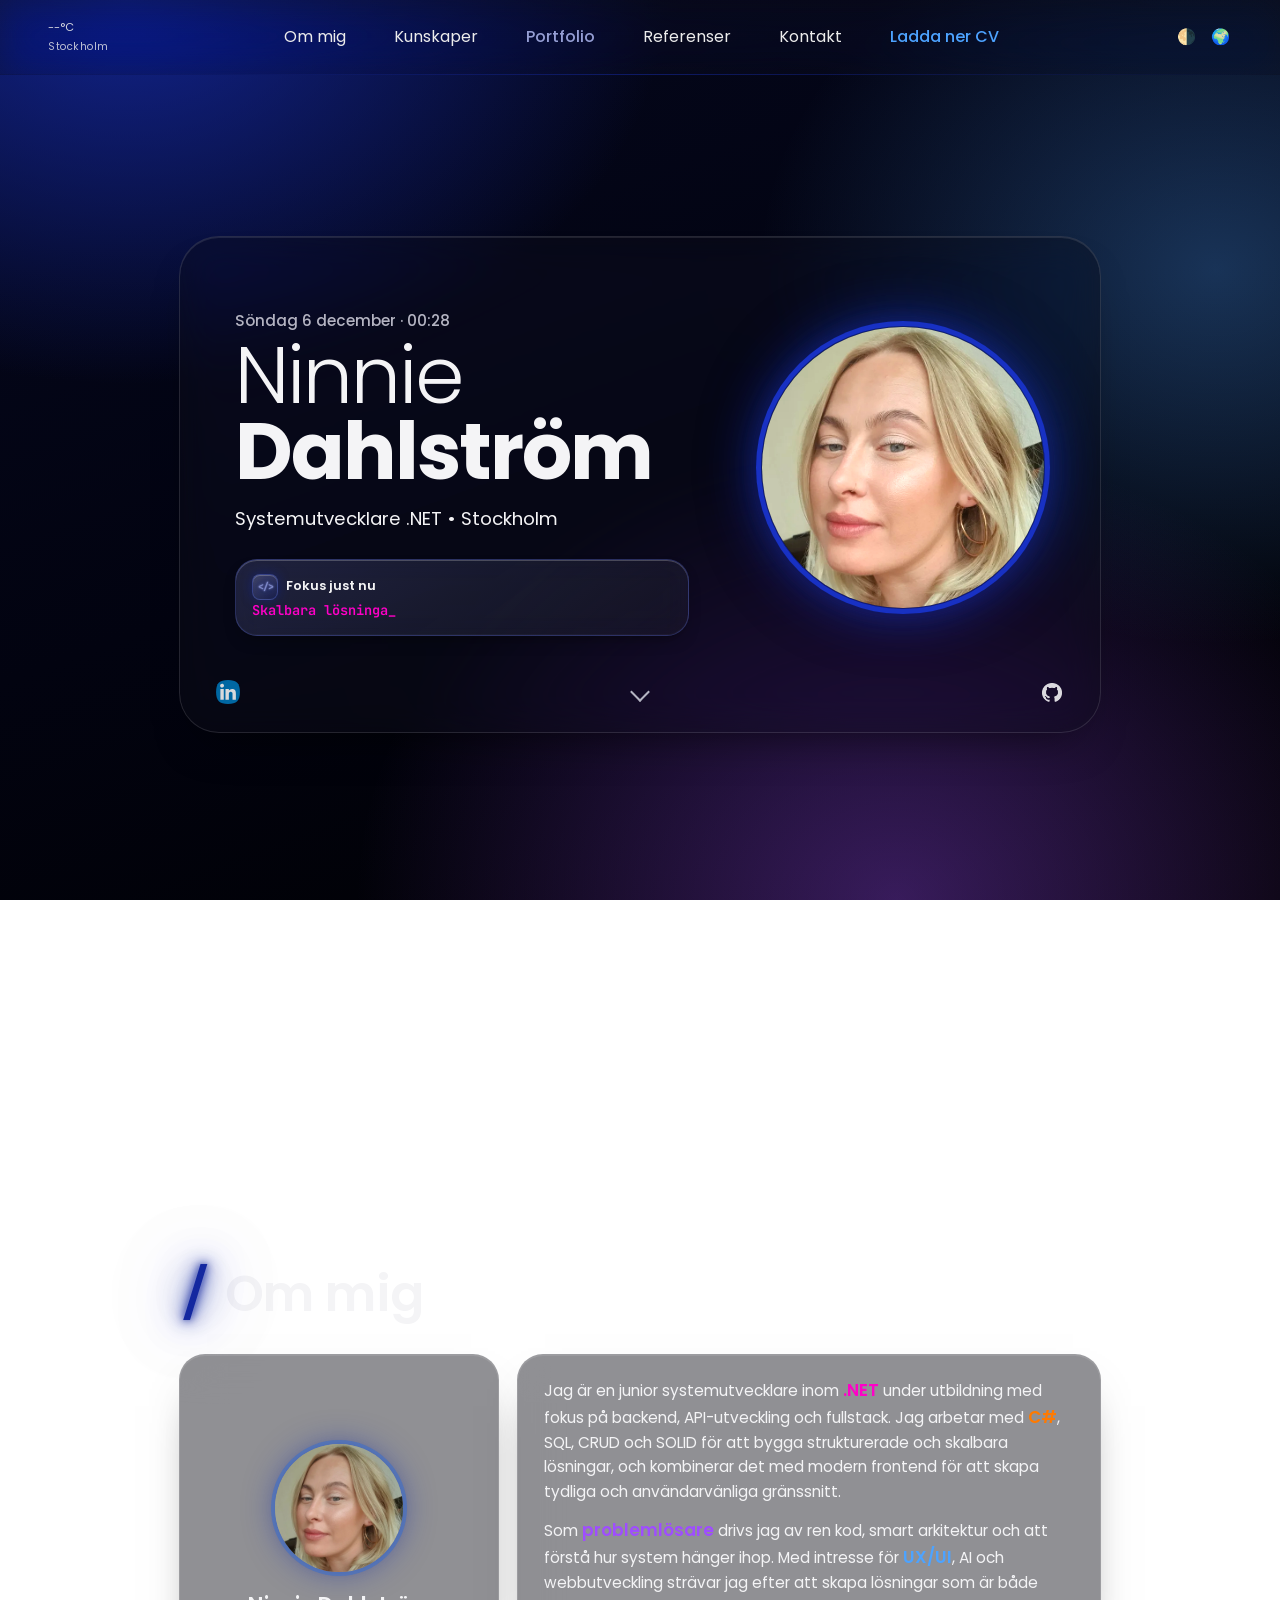
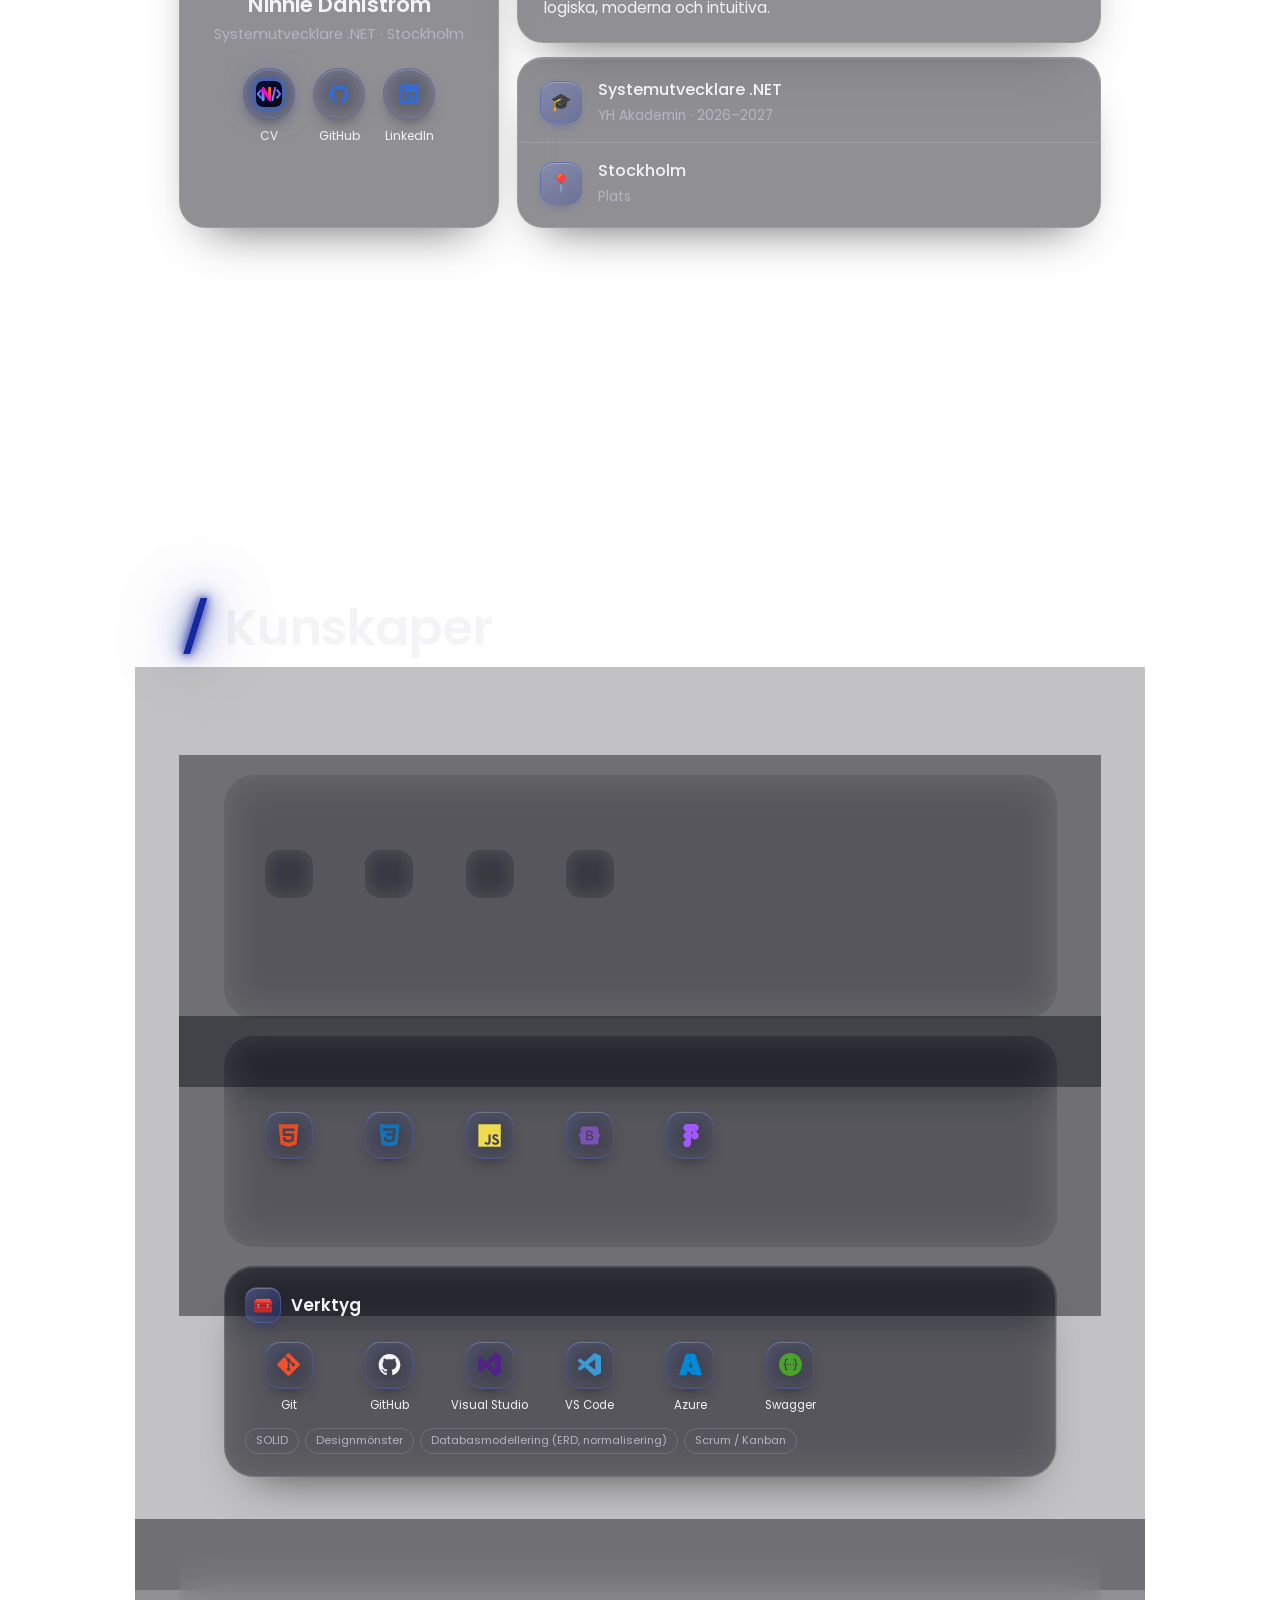
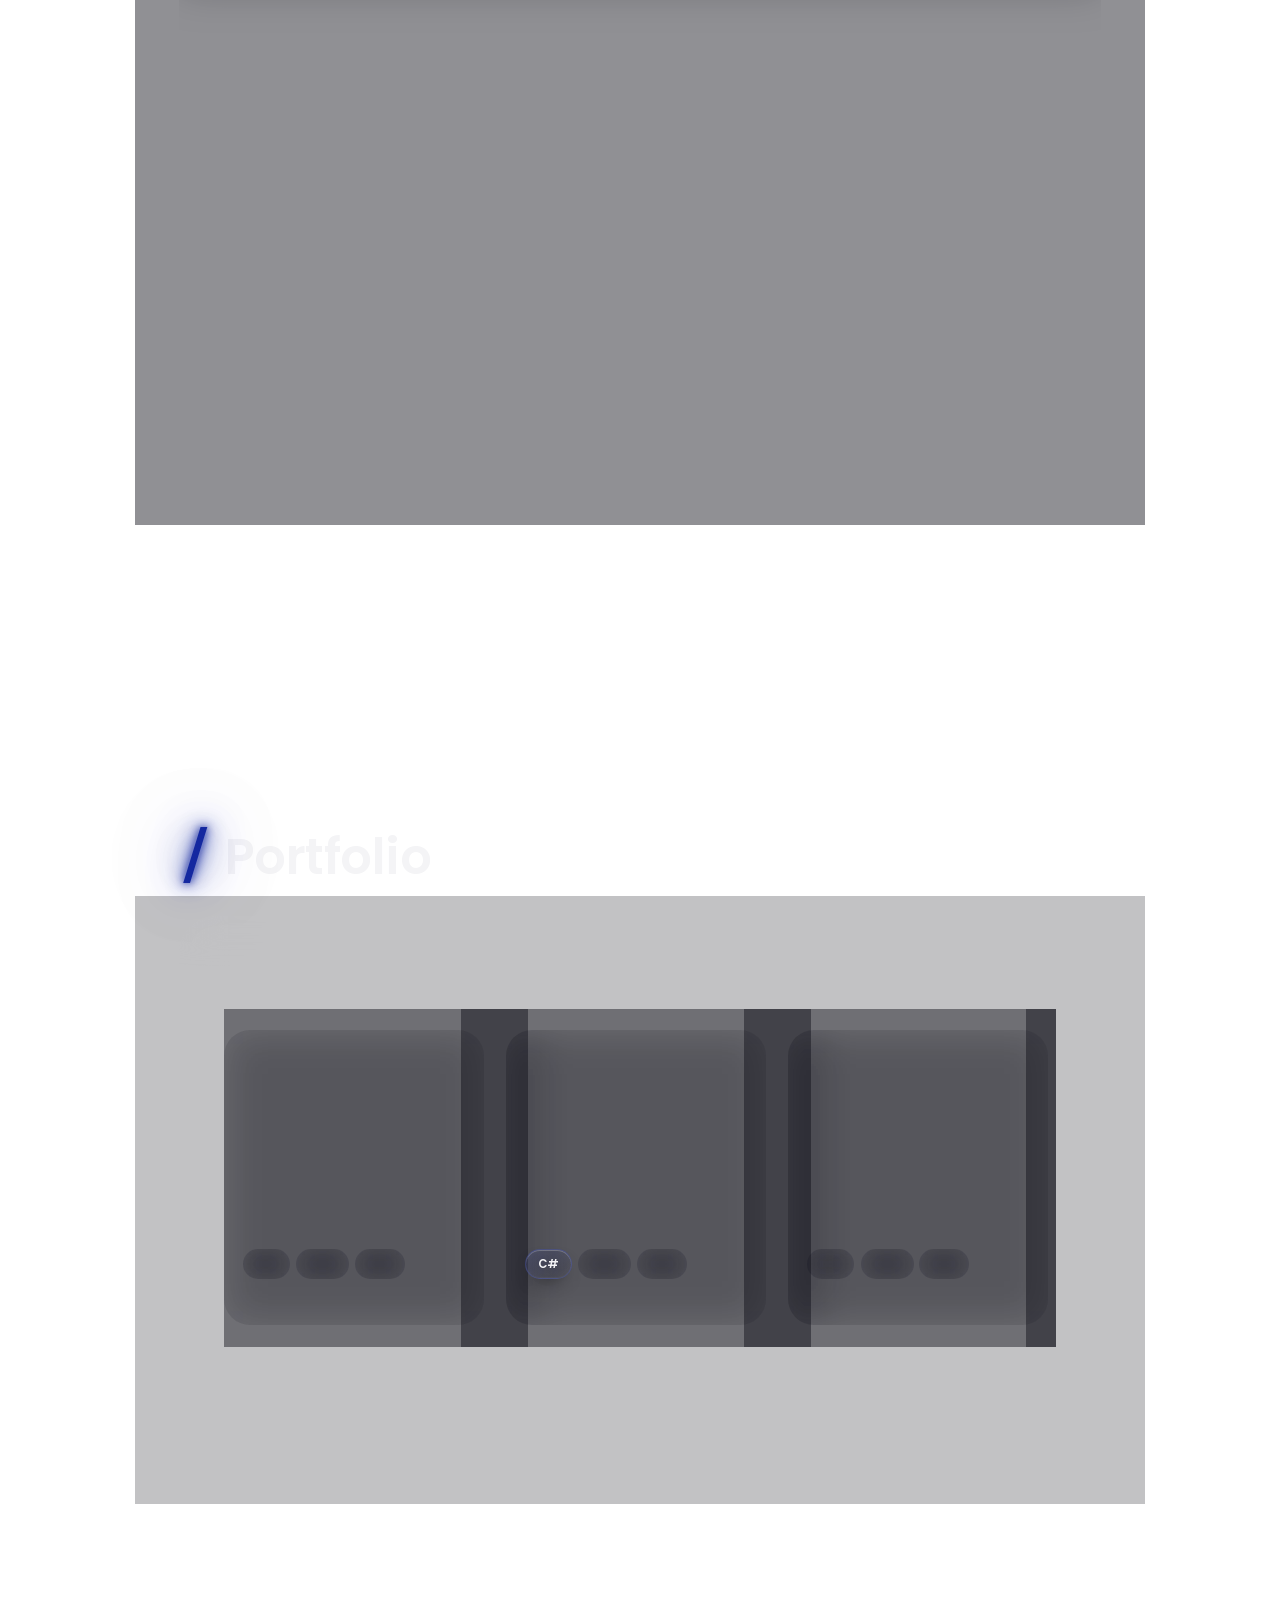
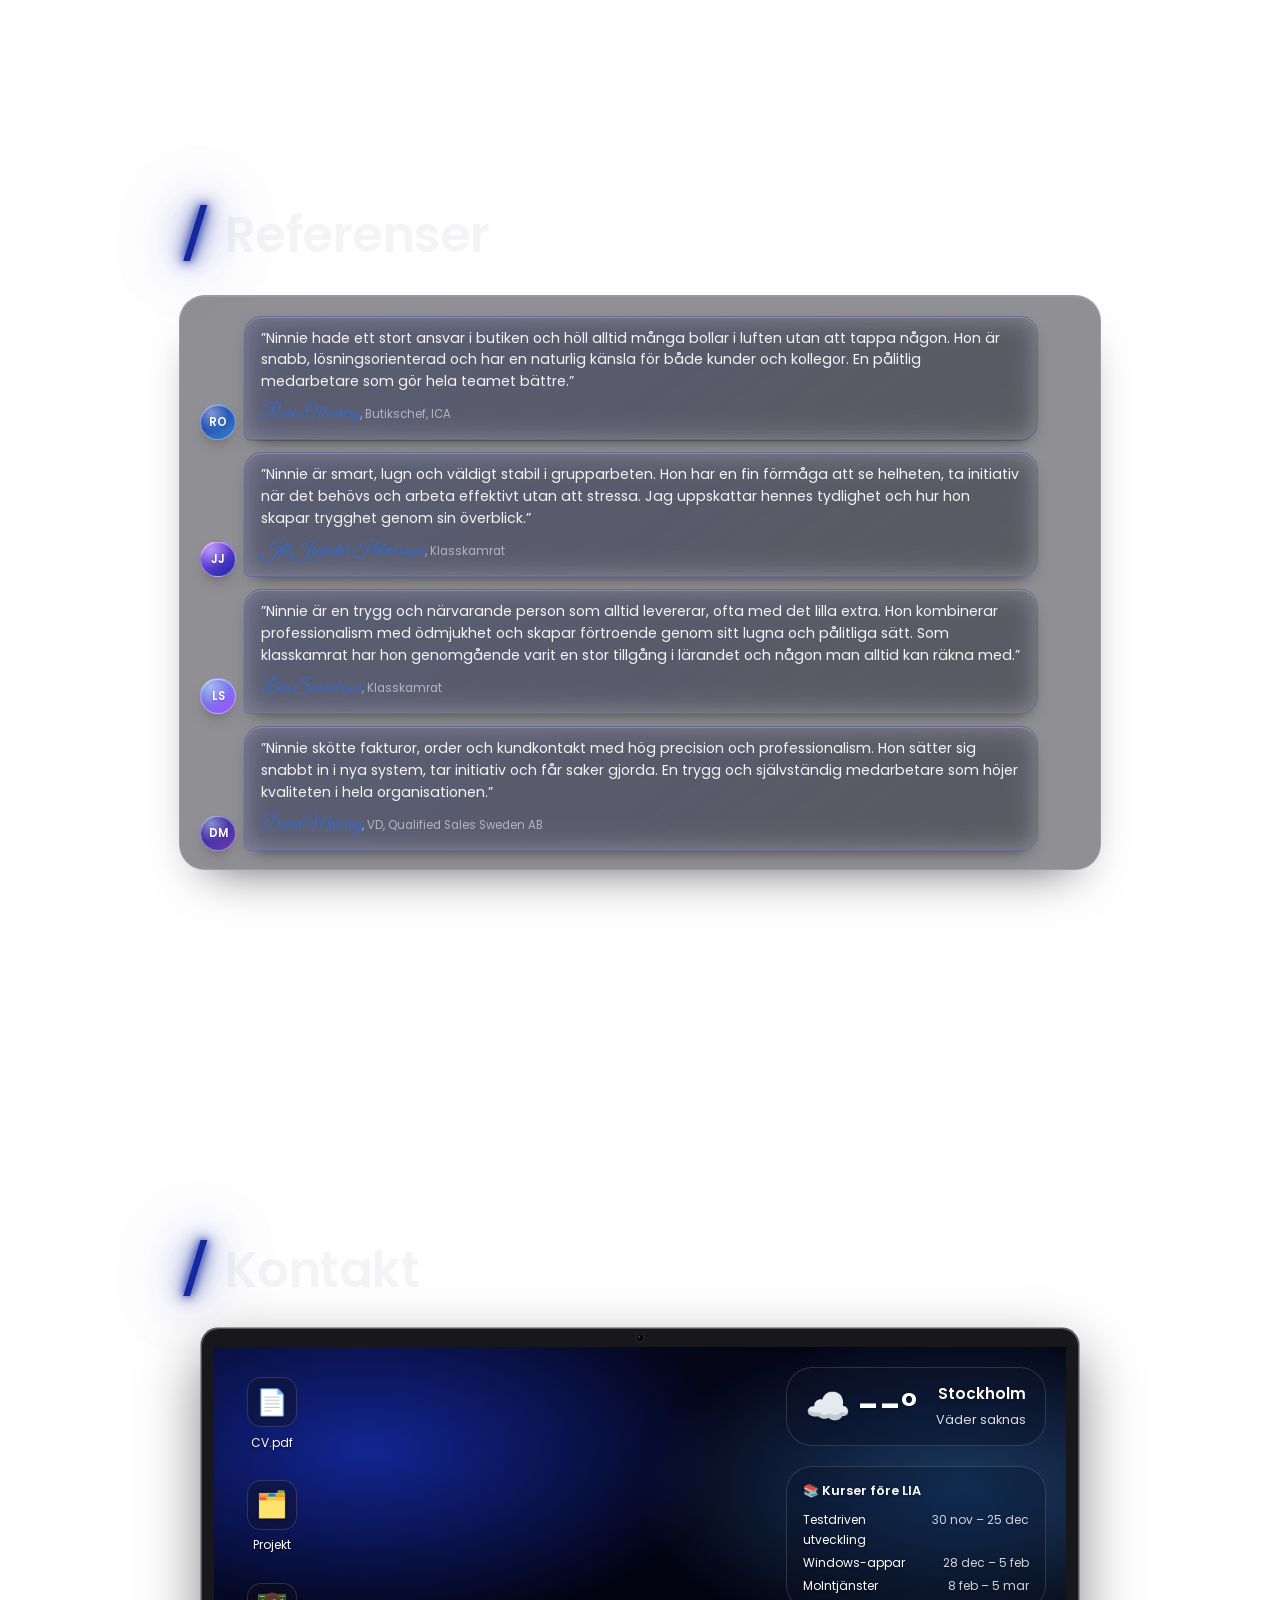
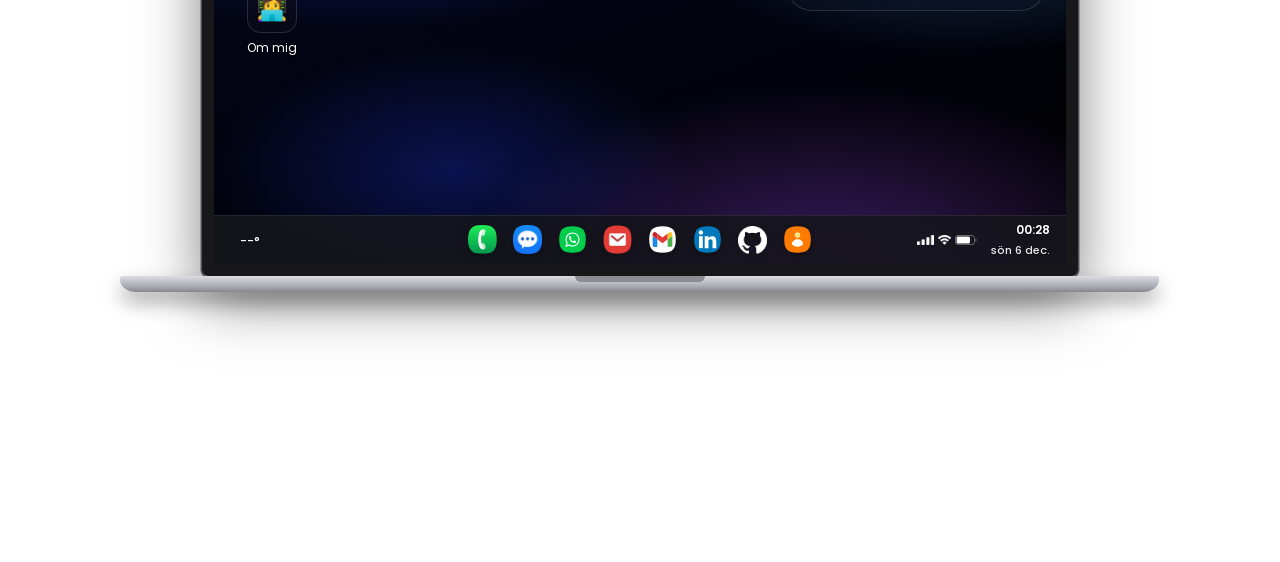
==== commit e7c0a6e2: "design: premium-finish – pilar utan ringar, tonat glas, <N/> för CV och glödande meny - Läs mer bort" ====
--- a/index.html
+++ b/index.html
@@ -163,7 +163,7 @@
             <h3>Ninnie Dahlström</h3>
             <p>Systemutvecklare .NET · Stockholm</p>
             <div class="pactions">
-                <a href="image/cv-ninnie-dahlstrom.pdf" download><span class="pa-icon" aria-hidden="true">📄</span>CV</a>
+                <a href="image/cv-ninnie-dahlstrom.pdf" download><span class="pa-icon" aria-hidden="true"><img src="image/favicon.svg" alt="" width="26" height="26" class="pa-logo"></span>CV</a>
                 <a href="https://github.com/nninnie" target="_blank" rel="noopener noreferrer"><span class="pa-icon" aria-hidden="true"><span class="mask-icon mask-github" aria-hidden="true"></span></span>GitHub</a>
                 <a href="https://www.linkedin.com/in/ninnie-dahlstrom" target="_blank" rel="noopener noreferrer"><span class="pa-icon" aria-hidden="true"><span class="mask-icon mask-linkedin" aria-hidden="true"></span></span>LinkedIn</a>
             </div>
--- a/css/oneui.css
+++ b/css/oneui.css
@@ -1628,25 +1628,190 @@
 
 
 /* =========================================================
-   📐 SEKTIONERNA 5 % SMALARE ÄN HERO
-   Hero behåller full bredd. Alla andra sektioner, footern och
-   datorn i Kontakt är 95 % av den, så att allt är lika brett.
+   💻 LAPTOPEN I KONTAKT: lite mindre och centrerad
+   Alla sektioner har samma bredd. Rubriken "/ Kontakt" ligger i linje
+   med de andra rubrikerna, och datorn är 95 % av sektionsbredden,
+   centrerad som en produktbild. På låga skärmar krymper den så att
+   den alltid får plats (1,6 gånger så bred som hög, 150 px = meny och rubrik).
+   Datorn ligger i en sektion som är 1/0,9 av sektionsbredden,
+   så 95 % av sektionsbredden = 85,5 % av den.
    ========================================================= */
+@media (min-width: 1200px) {
+    .contact-section .device-frame {
+        width: min(85.5%, calc((90svh - 150px) * 1.6));   /* 95 % av sektionsbredden */
+    }
+}
+
+/* Pilen som följer med: ingen ring, bara en diskret pil som i hero */
+.next-section,
+.next-section:hover,
+.next-section:focus-visible {
+    background: none;
+    border: none;
+    box-shadow: none;
+    backdrop-filter: none;
+    -webkit-backdrop-filter: none;
+}
+
+.next-section:hover .swipe-arrow,
+.next-section:focus-visible .swipe-arrow {
+    border-color: var(--glow);
+    filter: drop-shadow(0 0 6px var(--glow));
+}
+
+/* Mobil: rubriken "/ Kontakt" i linje med de andra rubrikerna */
+@media (max-width: 767px) {
+    .contact-section {
+        width: var(--oneui-width);
+    }
+
+    .contact-section .contact-title {
+        width: 100%;
+    }
+}
+
+/* =========================================================
+   💬 KOMPAKTARE REFERENSER
+   Samma stil, men mindre text och luft så att kortet inte blir så stort
+   ========================================================= */
+.thread {
+    gap: 12px;
+    padding: 14px 20px 0;
+}
+
+.msg {
+    grid-template-columns: 34px minmax(0, 1fr);
+    gap: 10px;
+}
+
+.msg-avatar {
+    width: 34px;
+    height: 34px;
+    font-size: 0.72rem;
+}
+
+.bubble {
+    padding: 11px 16px;
+    border-radius: 18px 18px 18px 6px;
+}
+
+.bubble blockquote p {
+    font-size: 0.88rem;
+    line-height: 1.55;
+}
+
+.msg-sign {
+    margin-top: 6px;
+    font-size: 0.72rem;
+}
+
+.msg-sign .sig {
+    font-size: 1.15rem;
+}
+
+
+
+
+/* =========================================================
+   ✨ PREMIUM-FINISH
+   Pilar utan ringar, glas med en ton av glödfärgen,
+   ljust läge utan helvitt och en mer premium meny.
+   ========================================================= */
+
+/* Portfolio-pilarna: tydliga pilar utan ring */
+.rail-btn,
+.rail-btn:not(:disabled):hover {
+    width: 40px;
+    height: 40px;
+    background: none;
+    border: none;
+    box-shadow: none;
+    backdrop-filter: none;
+    -webkit-backdrop-filter: none;
+    font-size: 1.9rem;
+    line-height: 1;
+    color: var(--oneui-text);
+    transition: color 0.2s ease, transform 0.2s ease, text-shadow 0.2s ease;
+}
+
+.rail-btn:not(:disabled):hover {
+    color: var(--glow);
+    transform: scale(1.15);
+    text-shadow: 0 0 10px var(--glow);
+}
+
+.rail-btn:disabled {
+    opacity: 0.25;
+}
+
+/* Glaset i små kort och knappar får en svag ton av glödfärgen */
 :root {
-    /* 95 % av hero, men aldrig så bred att datorn blir högre än skärmen
-       (datorn är 1,6 gånger så bred som hög, 150 px = meny och rubrik) */
-    --section-width: min(calc(var(--oneui-width) * 0.95), calc((90svh - 150px) * 1.6));
-}
-
-.oneui-section,
-.oneui-footer {
-    width: var(--section-width);
-}
-
-@media (min-width: 768px) {
-    /* Datorn är 90 % av kontaktsektionen och ska vara lika bred som de andra */
-    .contact-section {
-        width: calc(var(--section-width) / 0.9);
-        max-width: none;
-    }
-}
+    --chip-bg: linear-gradient(145deg,
+        color-mix(in srgb, var(--glow) 14%, rgba(255, 255, 255, 0.10)),
+        rgba(255, 255, 255, 0.03));
+    --chip-border: color-mix(in srgb, var(--glow) 30%, rgba(255, 255, 255, 0.14));
+}
+
+/* Ljust läge: inget helvitt, en ljus rosagrå glaston i stället */
+body.light {
+    --oneui-glass: rgba(252, 243, 249, 0.62);
+    --oneui-glass2: rgba(250, 240, 247, 0.78);
+    --chip-bg: linear-gradient(145deg, rgba(255, 241, 248, 0.88), rgba(244, 234, 244, 0.6));
+    --chip-border: color-mix(in srgb, var(--glow) 22%, rgba(255, 255, 255, 0.85));
+}
+
+body.light .glass {
+    background: var(--oneui-glass);
+}
+
+/* CV-knappen i Om mig visar <N/>-loggan i miniformat */
+.pa-icon .pa-logo {
+    width: 26px;
+    height: 26px;
+    border-radius: 7px;
+}
+
+/* Menyn: tunnare glas, en glödande hårlinje i underkant och glödande hover */
+.navbar,
+body.light .navbar {
+    background: linear-gradient(180deg,
+        color-mix(in srgb, var(--oneui-glass) 92%, transparent),
+        color-mix(in srgb, var(--oneui-glass) 70%, transparent));
+    backdrop-filter: blur(18px) saturate(160%);
+    -webkit-backdrop-filter: blur(18px) saturate(160%);
+    border-bottom: 1px solid transparent;
+    border-image: linear-gradient(90deg,
+        transparent,
+        color-mix(in srgb, var(--glow) 55%, transparent),
+        transparent) 1;
+}
+
+.nav-links a {
+    position: relative;
+    transition: color 0.2s ease;
+}
+
+.nav-links a::after {
+    content: "";
+    position: absolute;
+    left: 50%;
+    bottom: -6px;
+    width: 0;
+    height: 2px;
+    border-radius: 2px;
+    background: var(--glow);
+    box-shadow: 0 0 8px var(--glow);
+    transform: translateX(-50%);
+    transition: width 0.25s ease;
+}
+
+.nav-links a:hover::after,
+.nav-links a:focus-visible::after {
+    width: 70%;
+}
+
+/* Mörkt läge: länken man hovrar över blir ljus i glödens ton, så den syns */
+body:not(.light) .nav-links a:hover,
+body:not(.light) .nav-links a:focus-visible {
+    color: color-mix(in srgb, var(--glow) 40%, white);
+}
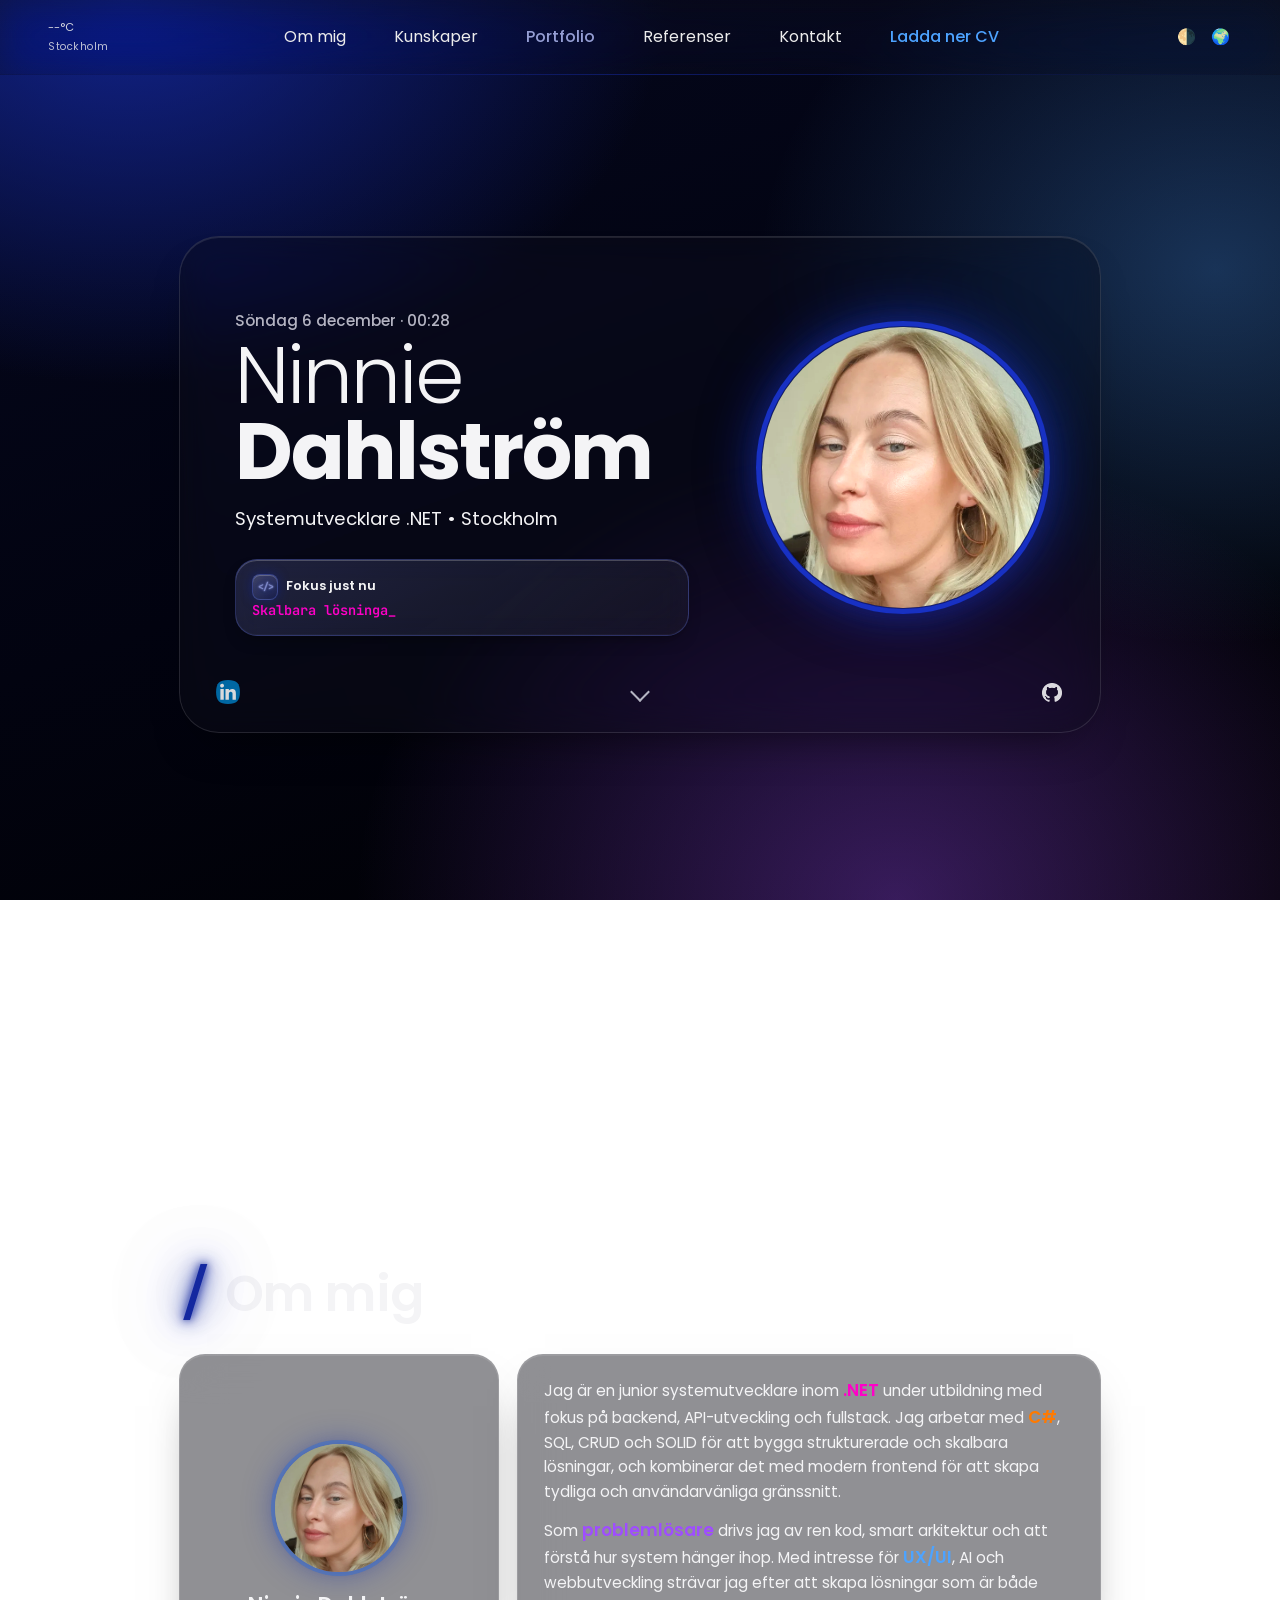
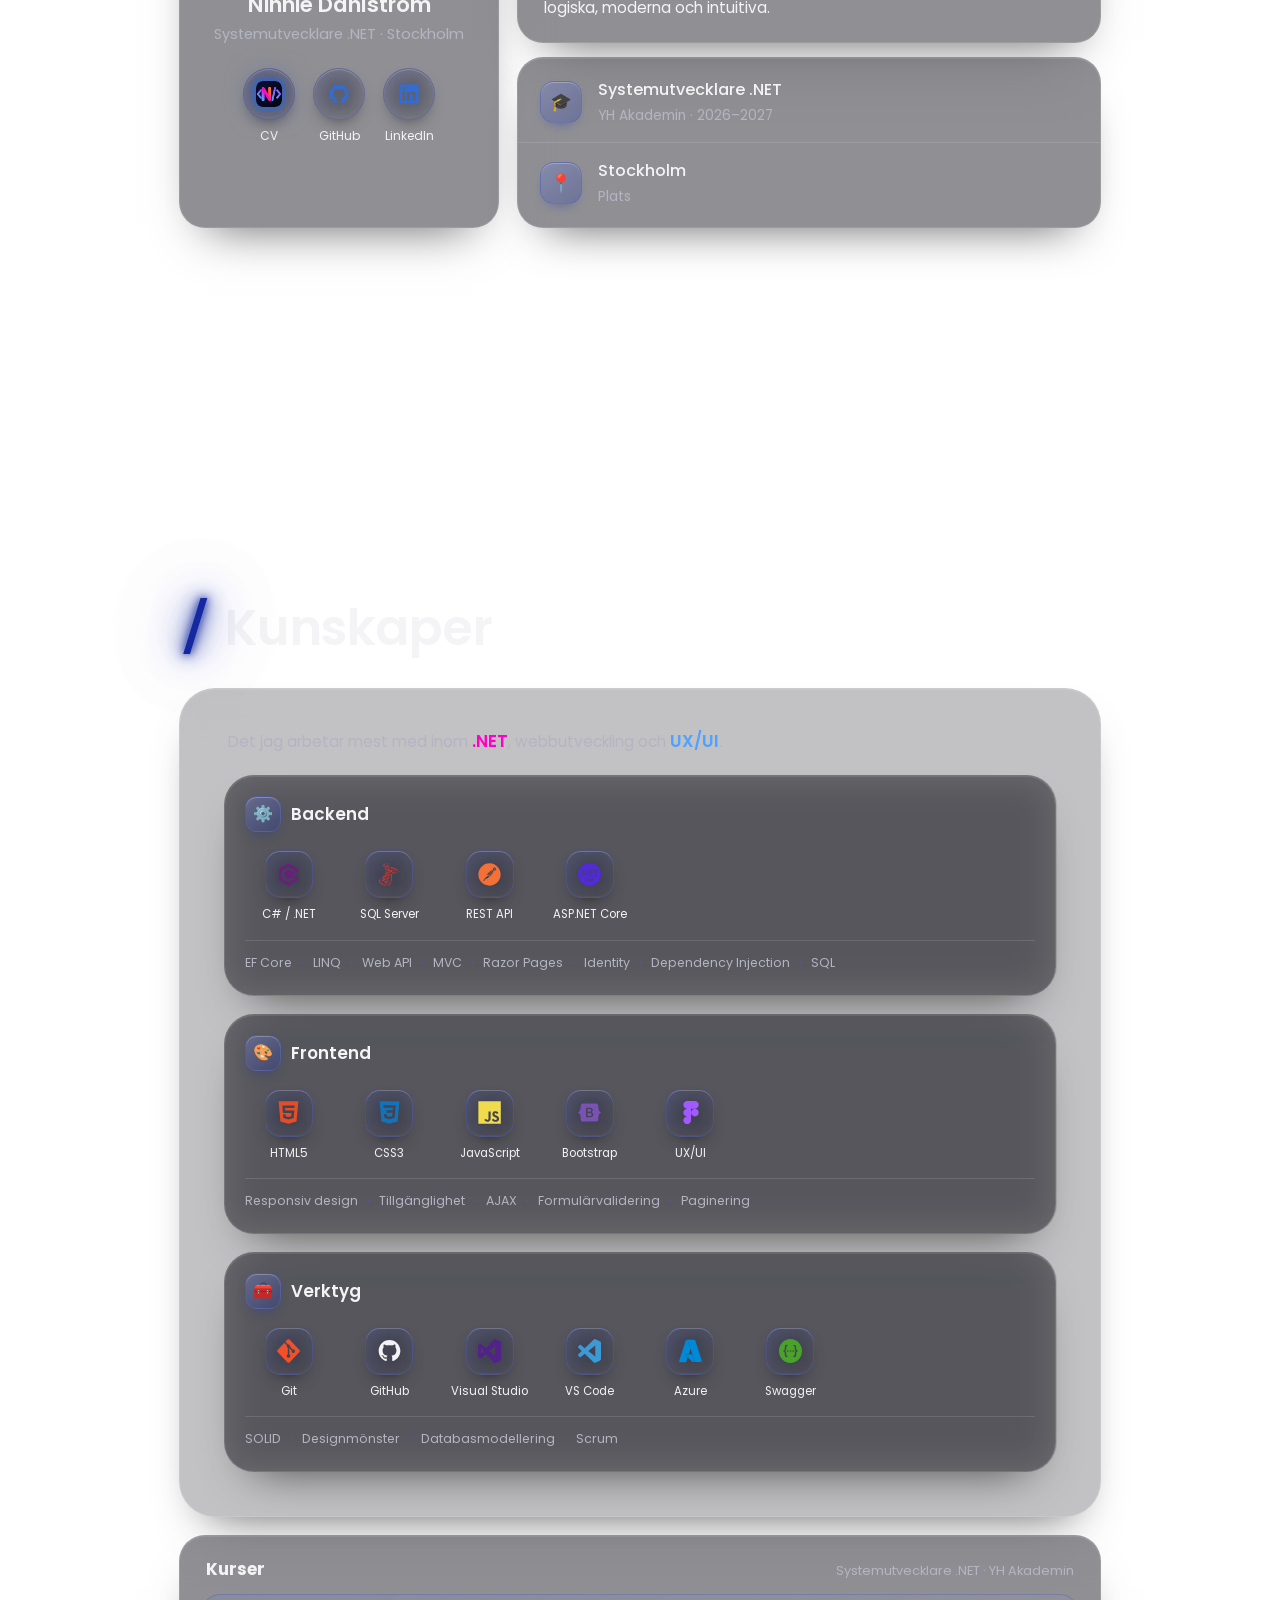
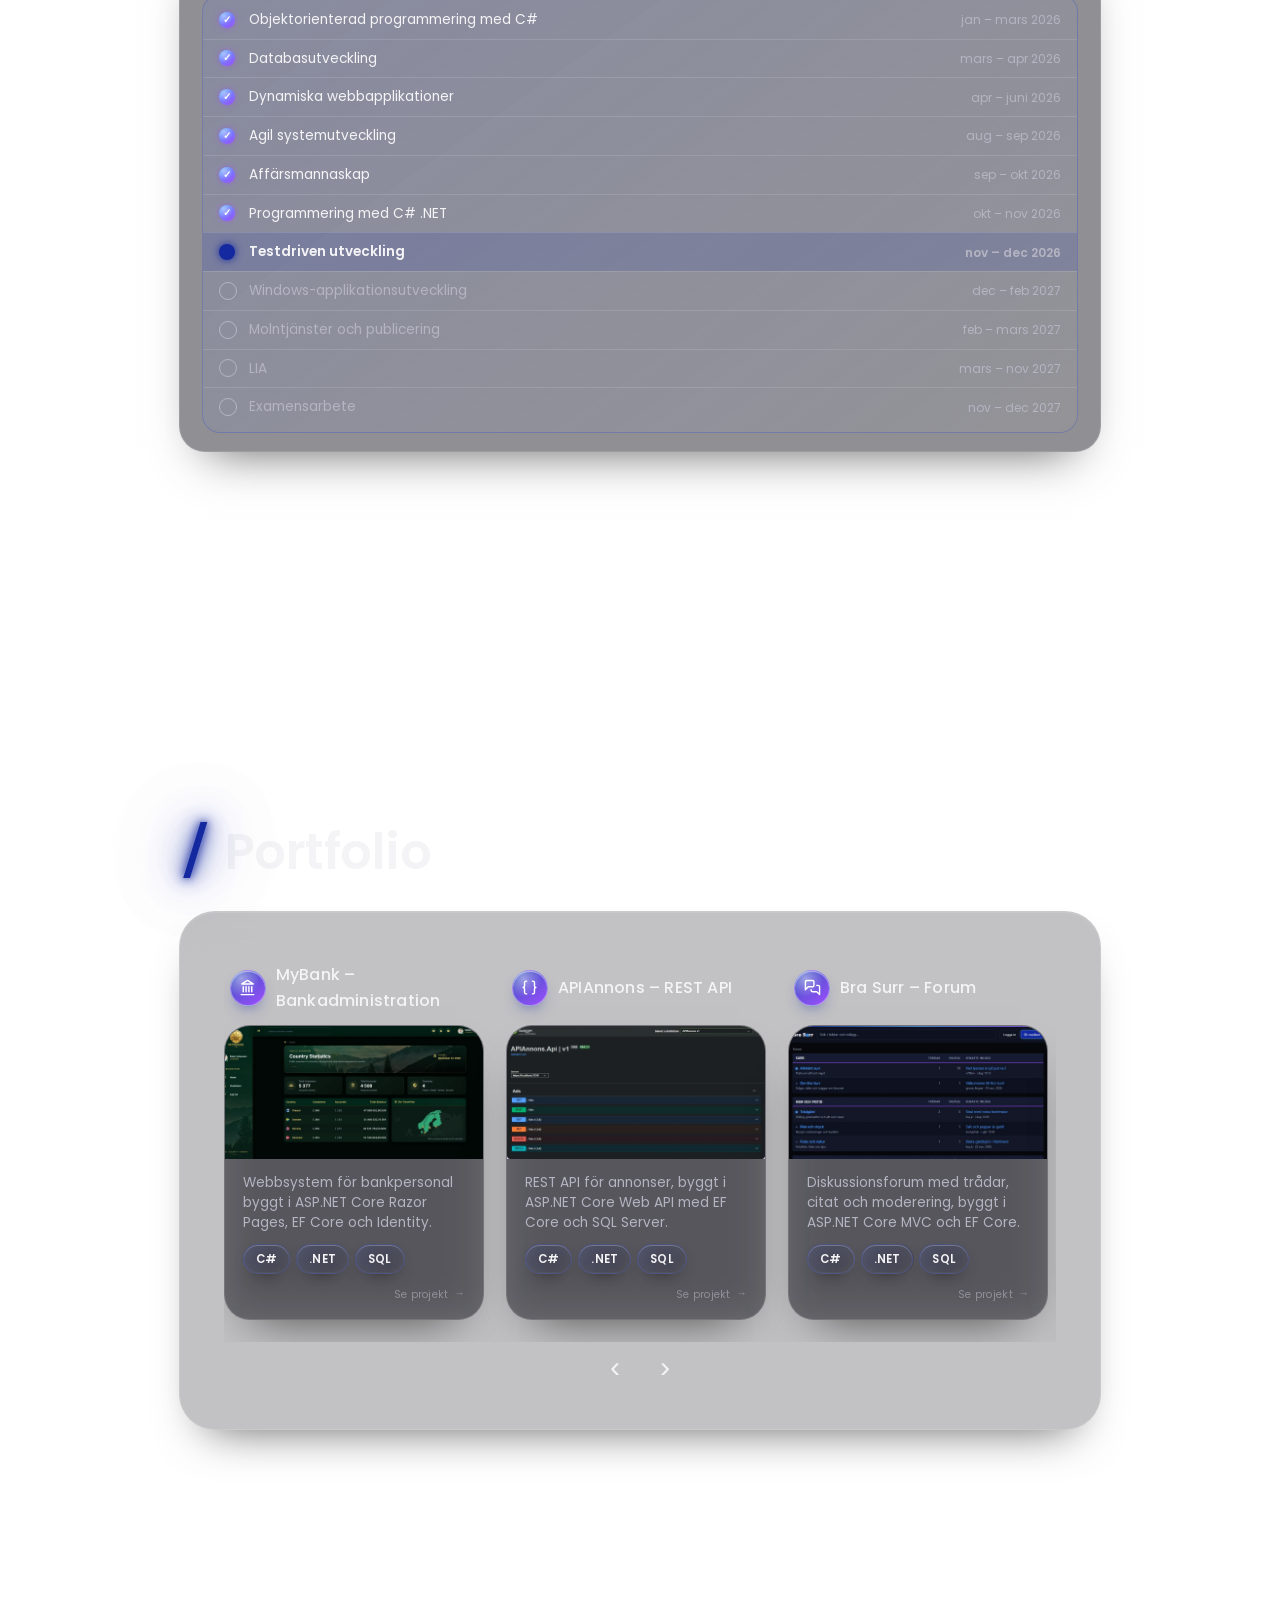
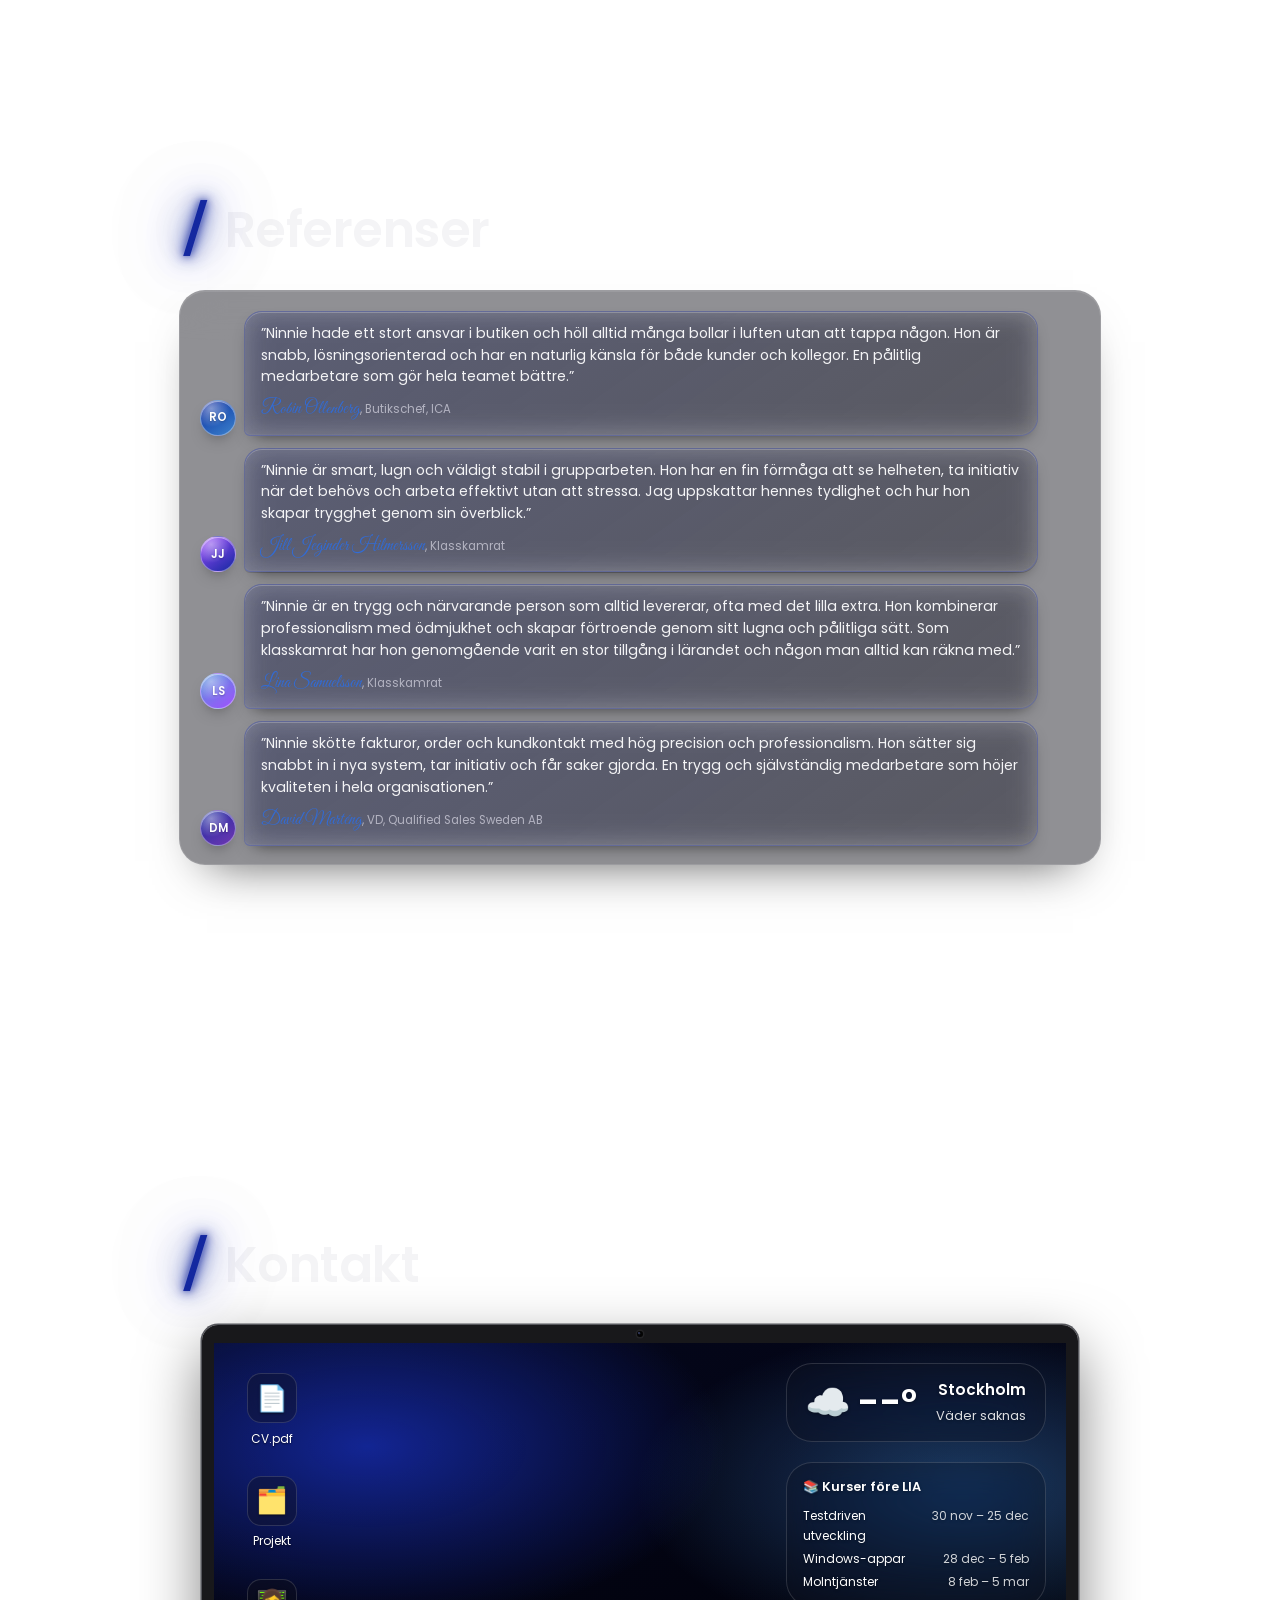
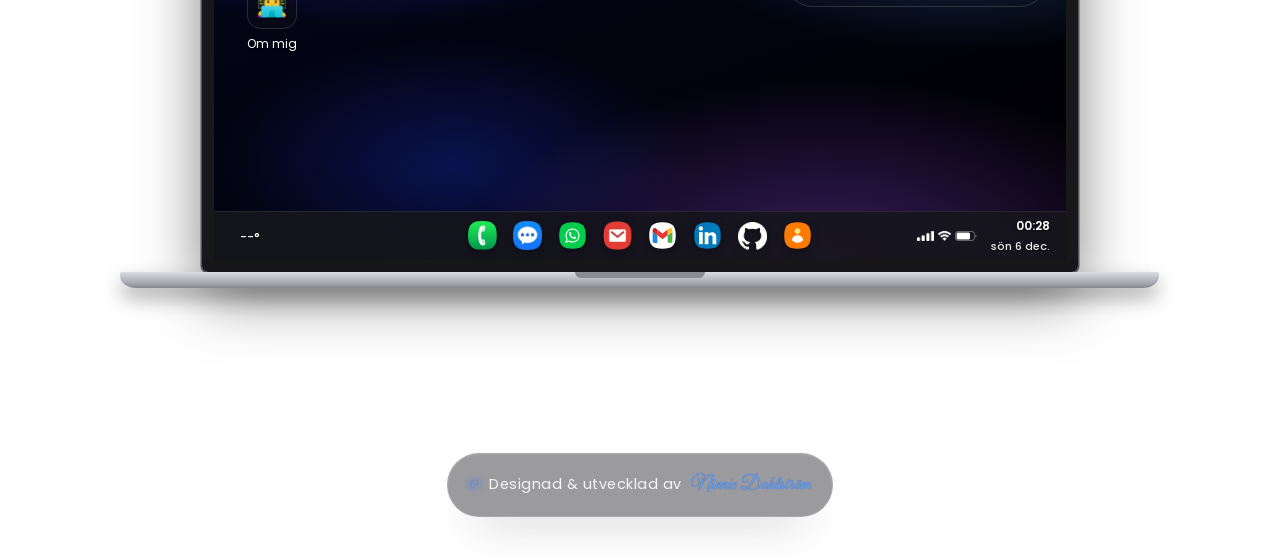
==== commit 87b7b481: "design: lugnare Kunskaper, tekniker som en textrad med prickar - Korta ord utan parenteser - En dämp" ====
--- a/index.html
+++ b/index.html
@@ -205,14 +205,14 @@
                     <li><span class="skill-icon"><img src="image/skills/dotnetcore.svg" alt="" width="34" height="34"></span>ASP.NET Core</li>
                 </ul>
                 <ul class="stack-chips">
-                    <li>EF Core (Code First, Database First)</li>
+                    <li>EF Core</li>
                     <li>LINQ</li>
                     <li>Web API</li>
                     <li>MVC</li>
                     <li>Razor Pages</li>
                     <li>Identity</li>
                     <li>Dependency Injection</li>
-                    <li>SQL (joins, views, stored procedures)</li>
+                    <li>SQL</li>
                 </ul>
             </div>
 
@@ -226,9 +226,9 @@
                     <li><span class="skill-icon"><img src="image/skills/figma.svg" alt="" width="34" height="34"></span>UX/UI</li>
                 </ul>
                 <ul class="stack-chips">
-                    <li>Responsiv design (flex, grid)</li>
-                    <li>Tillgänglighet (WCAG, ARIA)</li>
-                    <li>AJAX / fetch</li>
+                    <li>Responsiv design</li>
+                    <li>Tillgänglighet</li>
+                    <li>AJAX</li>
                     <li>Formulärvalidering</li>
                     <li>Paginering</li>
                 </ul>
@@ -247,8 +247,8 @@
                 <ul class="stack-chips">
                     <li>SOLID</li>
                     <li>Designmönster</li>
-                    <li>Databasmodellering (ERD, normalisering)</li>
-                    <li>Scrum / Kanban</li>
+                    <li>Databasmodellering</li>
+                    <li>Scrum</li>
                 </ul>
             </div>
         </div>
--- a/css/oneui.css
+++ b/css/oneui.css
@@ -1815,3 +1815,26 @@
 body:not(.light) .nav-links a:focus-visible {
     color: color-mix(in srgb, var(--glow) 40%, white);
 }
+
+
+/* Kunskaper: chipsen blir en lugn textrad med prickar emellan, utan ramar */
+.folder .stack-chips {
+    gap: 4px 0;
+    margin-top: 16px;
+    padding-top: 12px;
+    border-top: 1px solid var(--oneui-line);
+}
+
+.folder .stack-chips li {
+    padding: 0;
+    border: none;
+    background: none;
+    font-size: 0.78rem;
+    color: var(--oneui-muted);
+}
+
+.folder .stack-chips li:not(:last-child)::after {
+    content: "·";
+    margin: 0 9px;
+    color: color-mix(in srgb, var(--glow) 60%, var(--oneui-muted));
+}
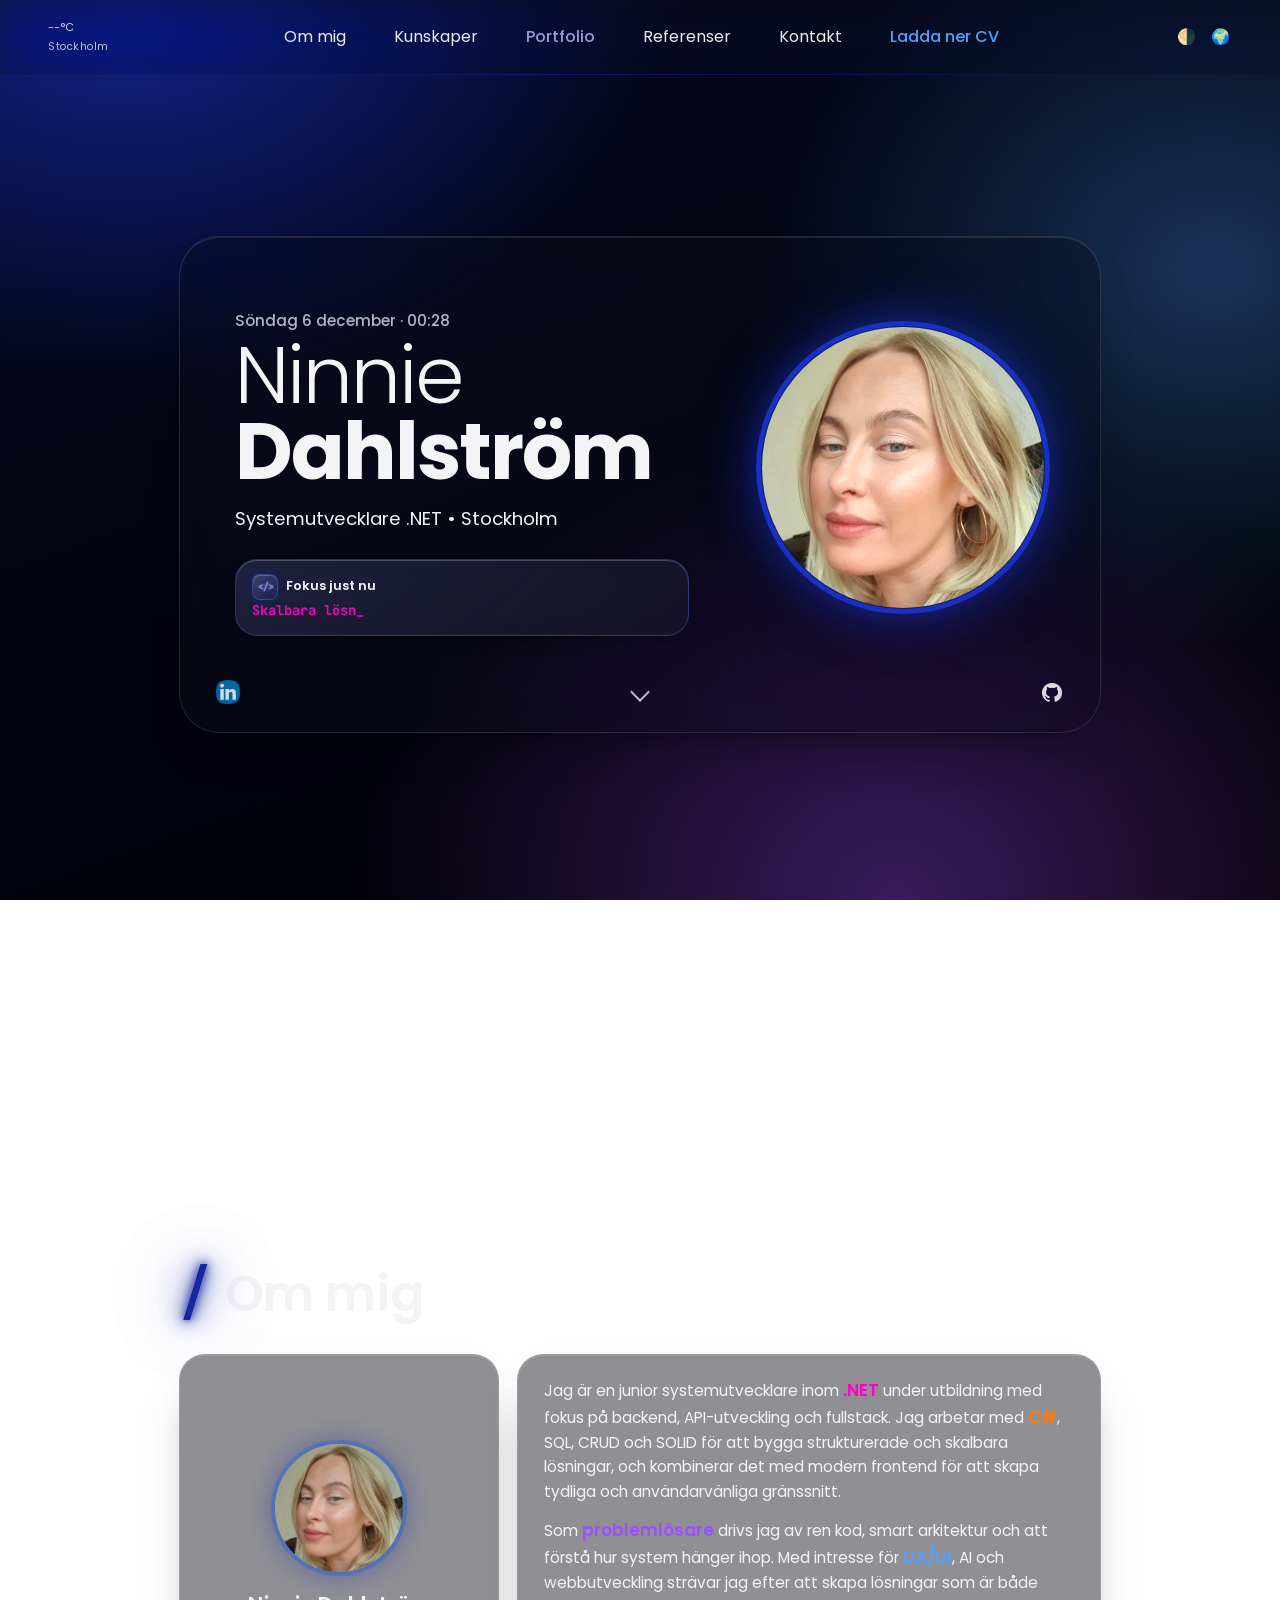
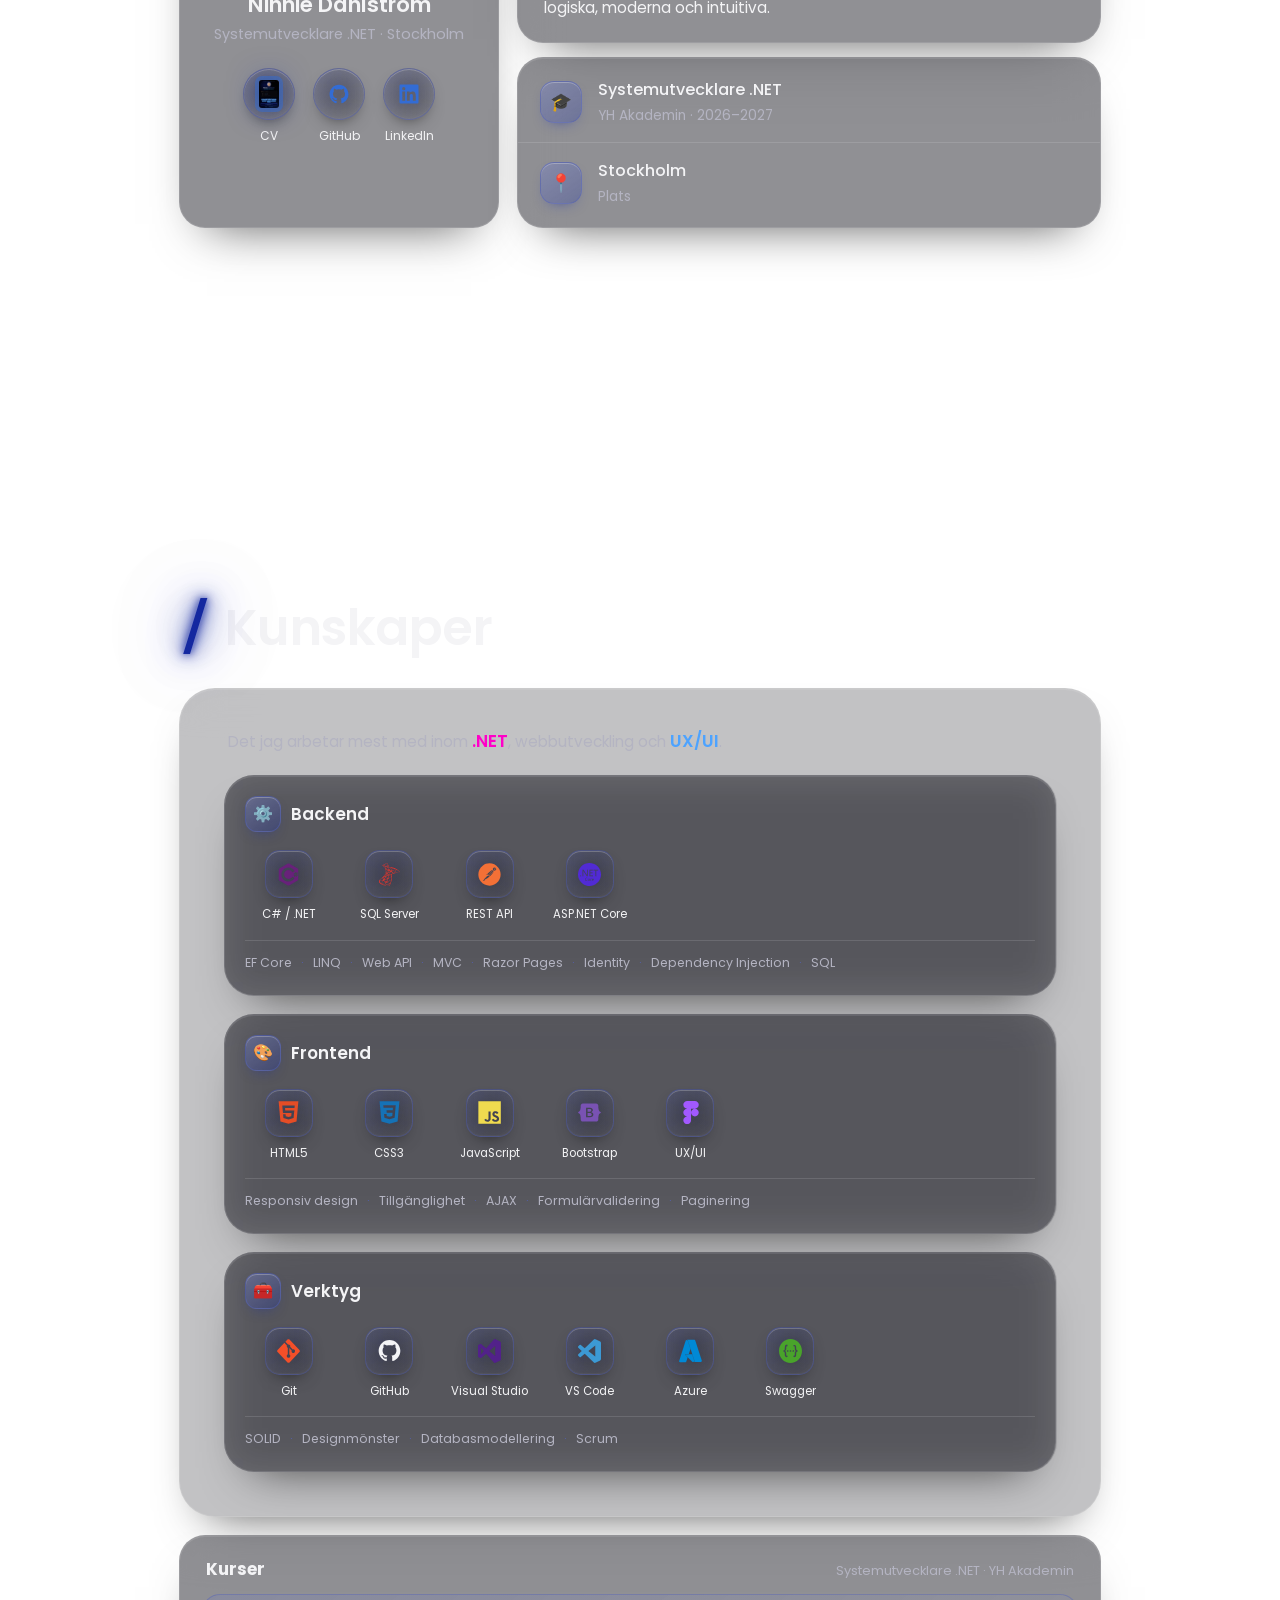
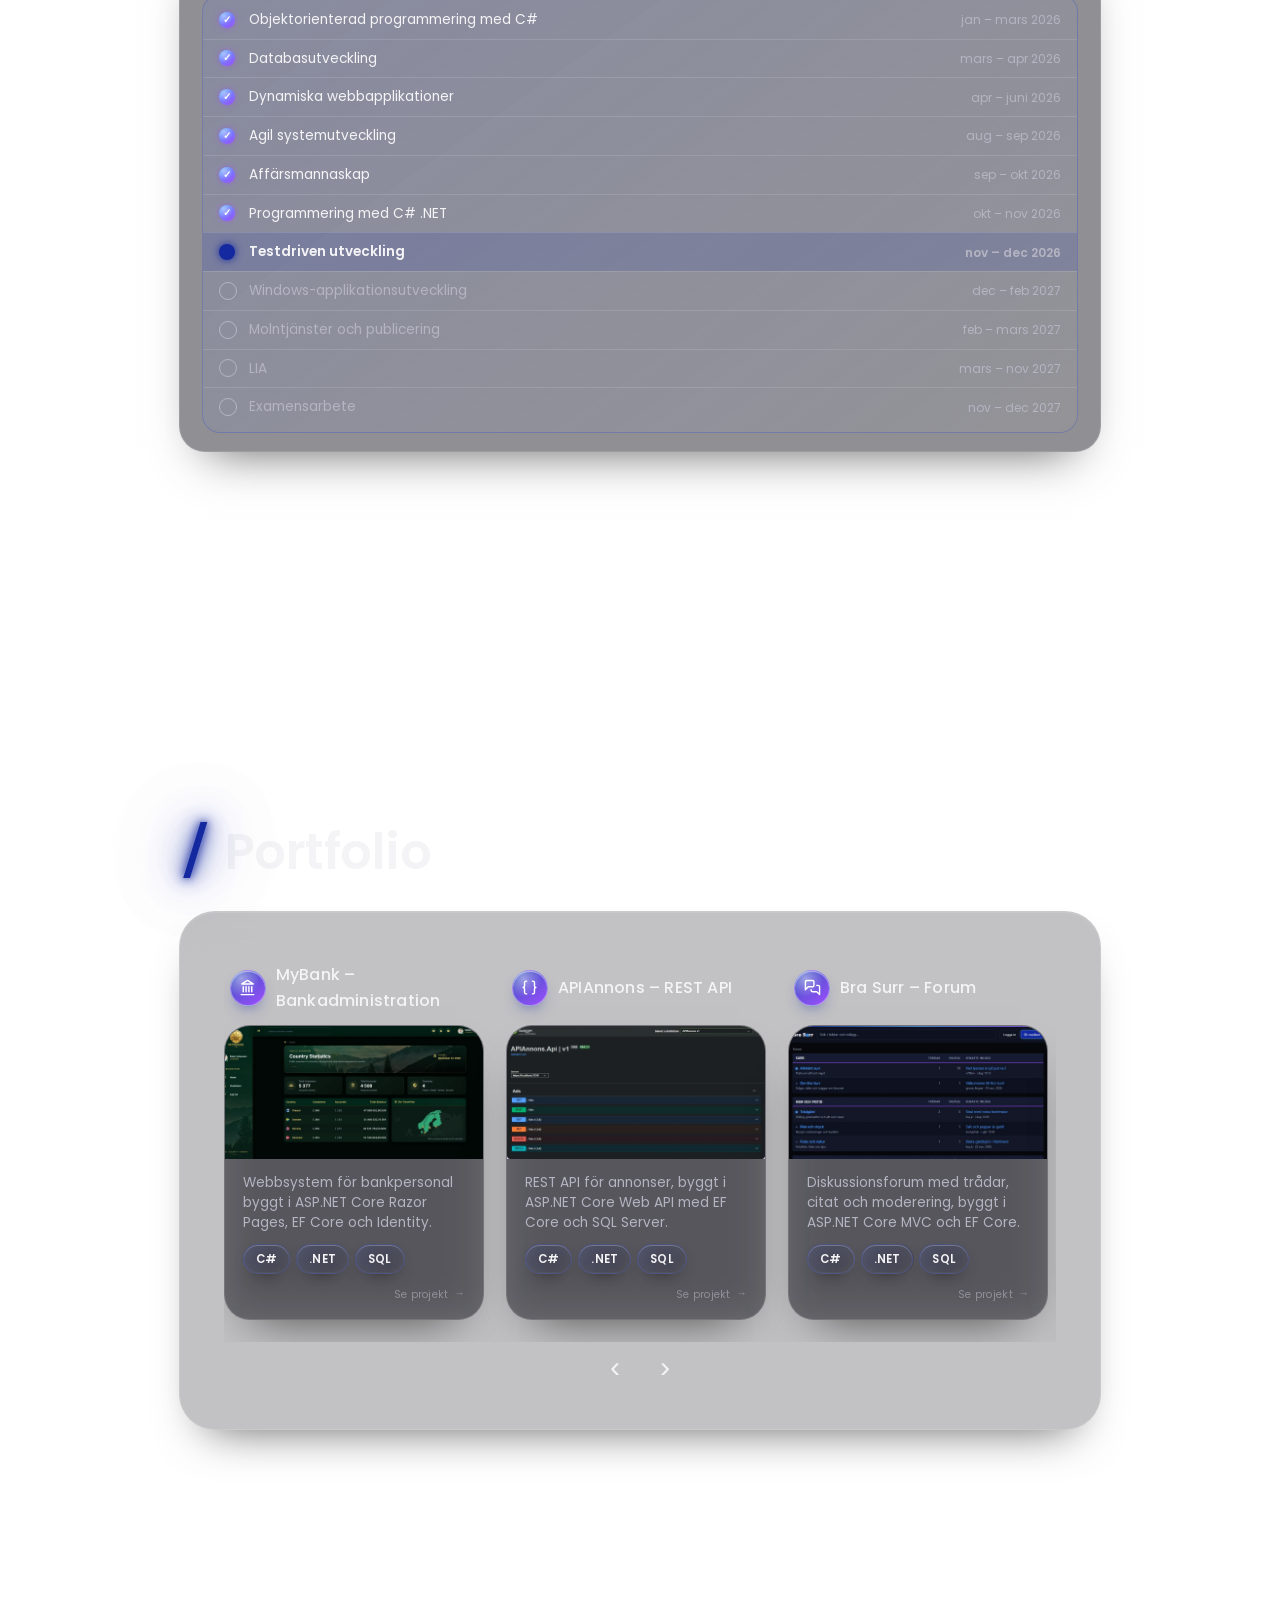
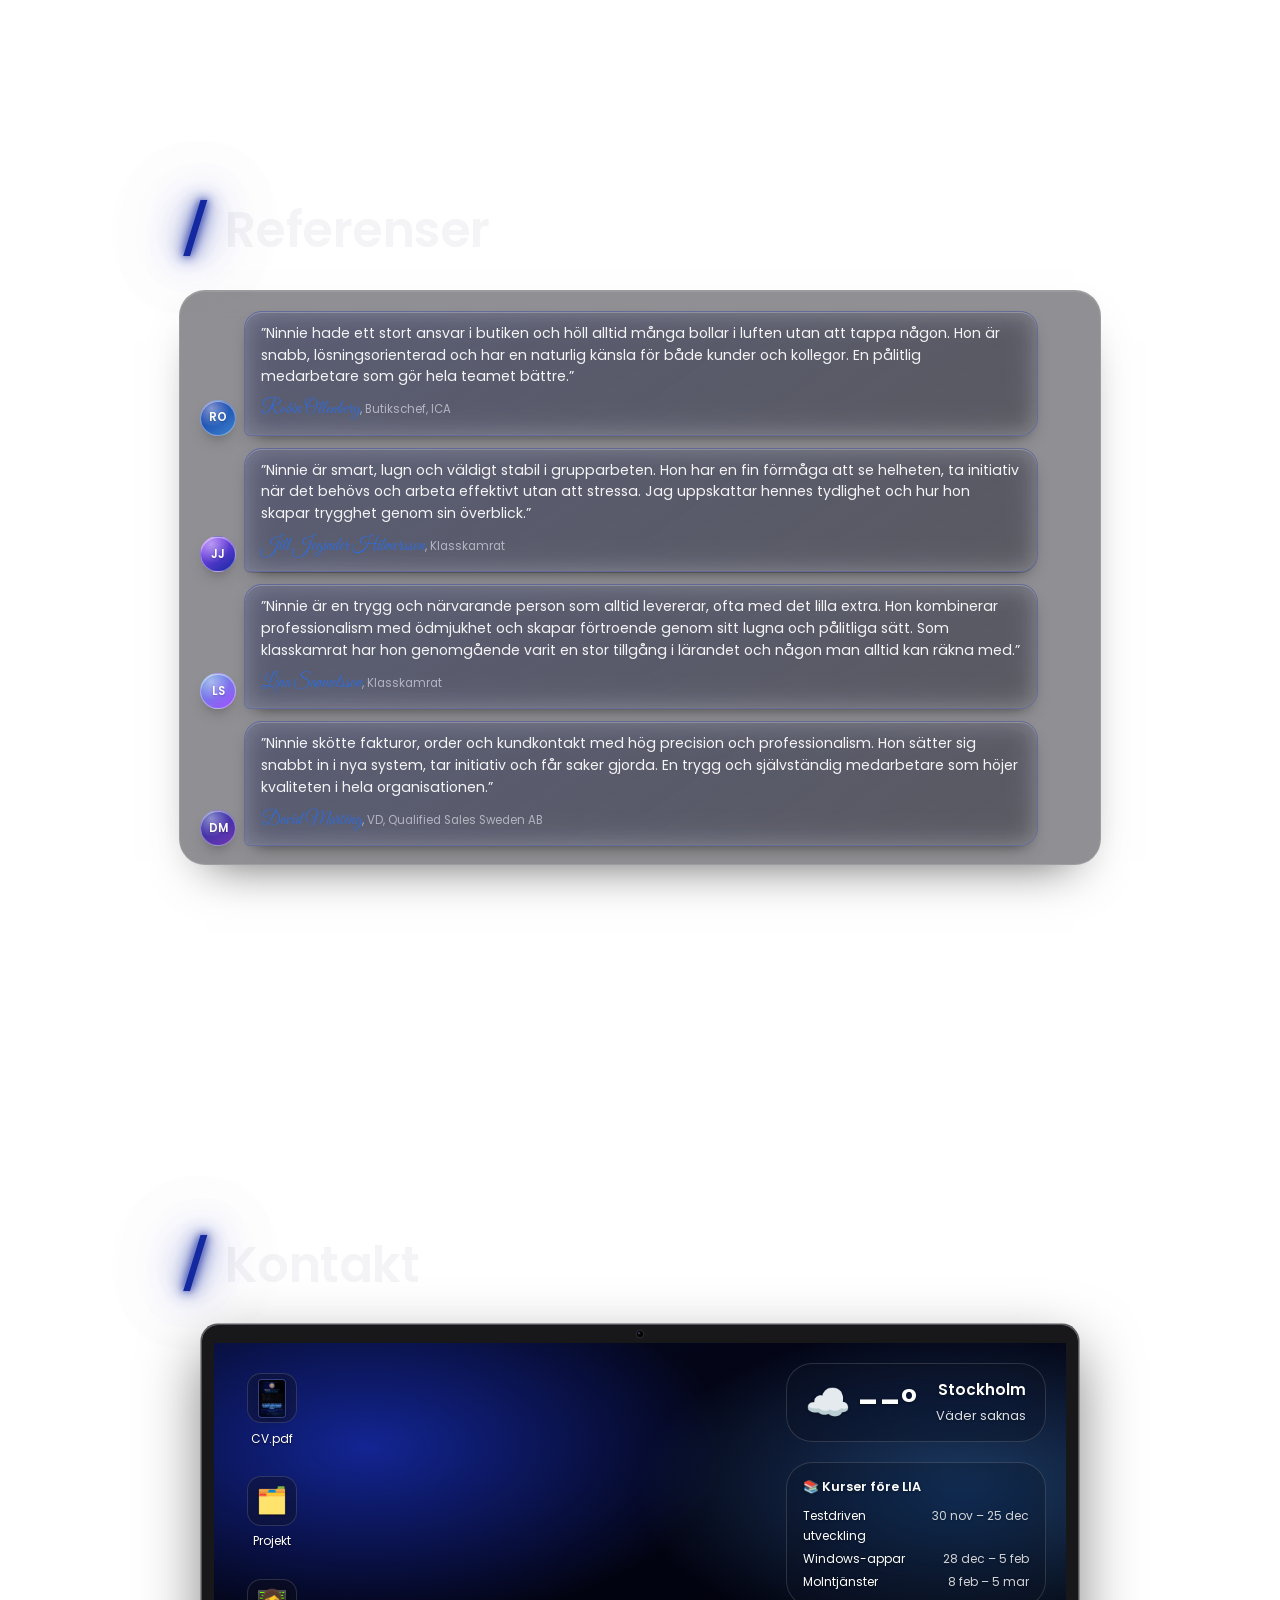
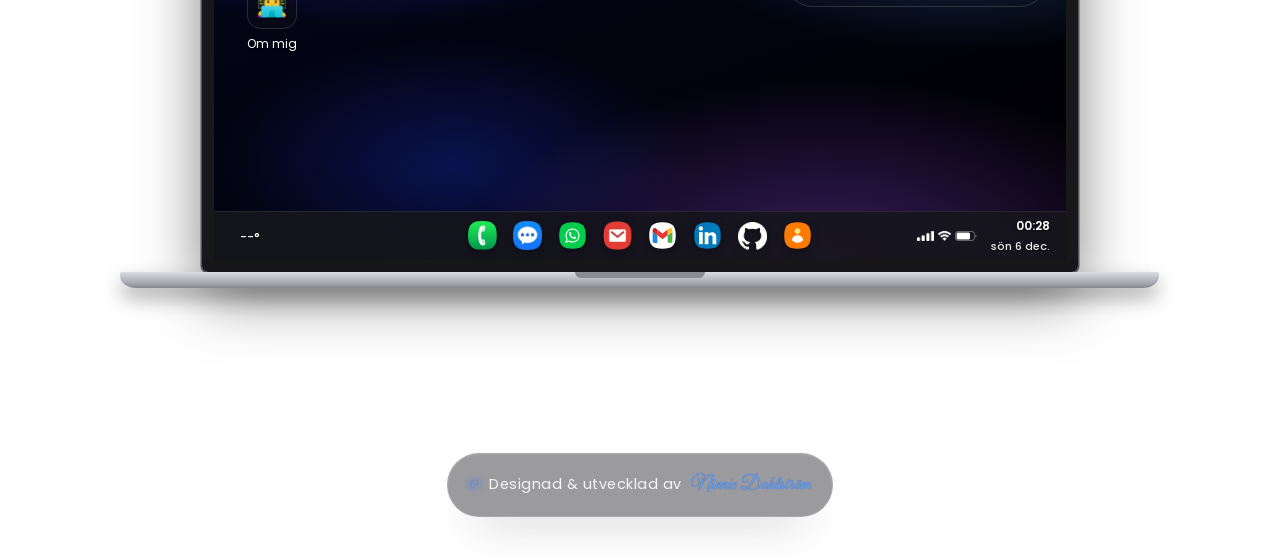
==== commit 74de5ed0: "design: miniatyr av CV:t som ikon i Om mig och i Kontakt - Första sidan av CV:t i favicon-storlek, m" ====
--- a/index.html
+++ b/index.html
@@ -163,7 +163,7 @@
             <h3>Ninnie Dahlström</h3>
             <p>Systemutvecklare .NET · Stockholm</p>
             <div class="pactions">
-                <a href="image/cv-ninnie-dahlstrom.pdf" download><span class="pa-icon" aria-hidden="true"><img src="image/favicon.svg" alt="" width="26" height="26" class="pa-logo"></span>CV</a>
+                <a href="image/cv-ninnie-dahlstrom.pdf" download><span class="pa-icon" aria-hidden="true"><img src="image/cv-thumb-dark.webp" alt="" width="28" height="40" class="cv-mini cv-mini-sm icon-img dark"><img src="image/cv-thumb-light.webp" alt="" width="28" height="40" class="cv-mini cv-mini-sm icon-img light"></span>CV</a>
                 <a href="https://github.com/nninnie" target="_blank" rel="noopener noreferrer"><span class="pa-icon" aria-hidden="true"><span class="mask-icon mask-github" aria-hidden="true"></span></span>GitHub</a>
                 <a href="https://www.linkedin.com/in/ninnie-dahlstrom" target="_blank" rel="noopener noreferrer"><span class="pa-icon" aria-hidden="true"><span class="mask-icon mask-linkedin" aria-hidden="true"></span></span>LinkedIn</a>
             </div>
@@ -426,7 +426,7 @@
 
         <!-- SKRIVBORDSIKONER (bara laptop) -->
         <nav class="desktop-icons" aria-label="Genvägar">
-            <a href="image/cv-ninnie-dahlstrom.pdf" download class="desktop-icon"><span class="desktop-icon-img" aria-hidden="true">📄</span>CV.pdf</a>
+            <a href="image/cv-ninnie-dahlstrom.pdf" download class="desktop-icon"><span class="desktop-icon-img" aria-hidden="true"><img src="image/cv-thumb-dark.webp" alt="" width="28" height="40" class="cv-mini cv-mini-md icon-img dark"><img src="image/cv-thumb-light.webp" alt="" width="28" height="40" class="cv-mini cv-mini-md icon-img light"></span>CV.pdf</a>
             <a href="#portfolio" class="desktop-icon"><span class="desktop-icon-img" aria-hidden="true">🗂️</span>Projekt</a>
             <a href="#about" class="desktop-icon"><span class="desktop-icon-img" aria-hidden="true">👩‍💻</span>Om mig</a>
         </nav>
--- a/css/oneui.css
+++ b/css/oneui.css
@@ -1764,12 +1764,6 @@
     background: var(--oneui-glass);
 }
 
-/* CV-knappen i Om mig visar <N/>-loggan i miniformat */
-.pa-icon .pa-logo {
-    width: 26px;
-    height: 26px;
-    border-radius: 7px;
-}
 
 /* Menyn: tunnare glas, en glödande hårlinje i underkant och glödande hover */
 .navbar,
@@ -1838,3 +1832,33 @@
     margin: 0 9px;
     color: color-mix(in srgb, var(--glow) 60%, var(--oneui-muted));
 }
+
+
+/* Miniatyr av CV:ts första sida, i Om mig och på skrivbordet i Kontakt.
+   Mörk eller ljus bild följer temat, som CV:t man laddar ner. */
+.cv-mini {
+    display: block;
+    border-radius: 3px;
+    object-fit: cover;
+    box-shadow:
+        0 0 0 1px color-mix(in srgb, var(--glow) 35%, rgba(255, 255, 255, 0.25)),
+        0 4px 10px -4px rgba(0, 0, 0, 0.6);
+}
+
+img.cv-mini.cv-mini-sm {
+    width: 20px;
+    height: 28px;
+}
+
+img.cv-mini.cv-mini-md {
+    width: 26px;
+    height: 37px;
+}
+
+/* CV-miniatyren i den runda knappen ska vara rektangulär, inte rund */
+.pa-icon img.cv-mini.cv-mini-sm {
+    width: 20px;
+    height: 28px;
+    border-radius: 3px;
+    object-fit: cover;
+}
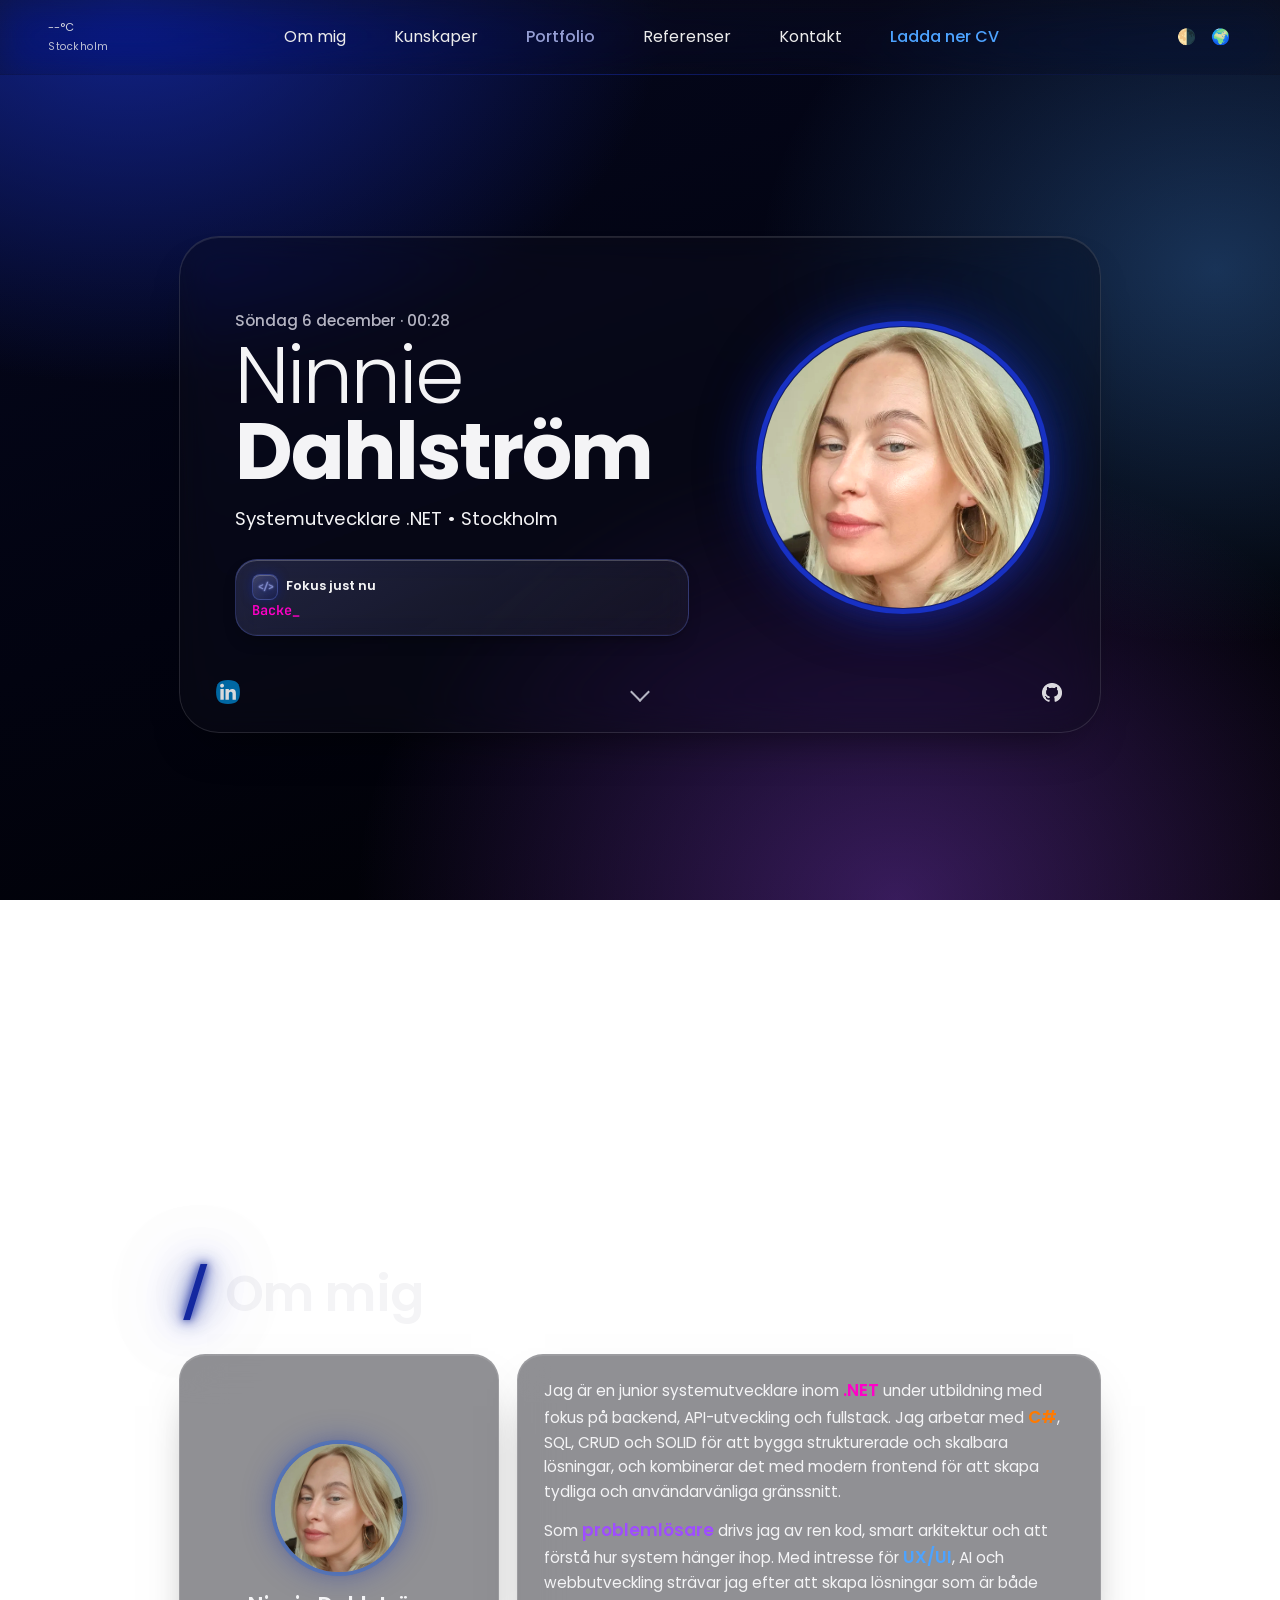
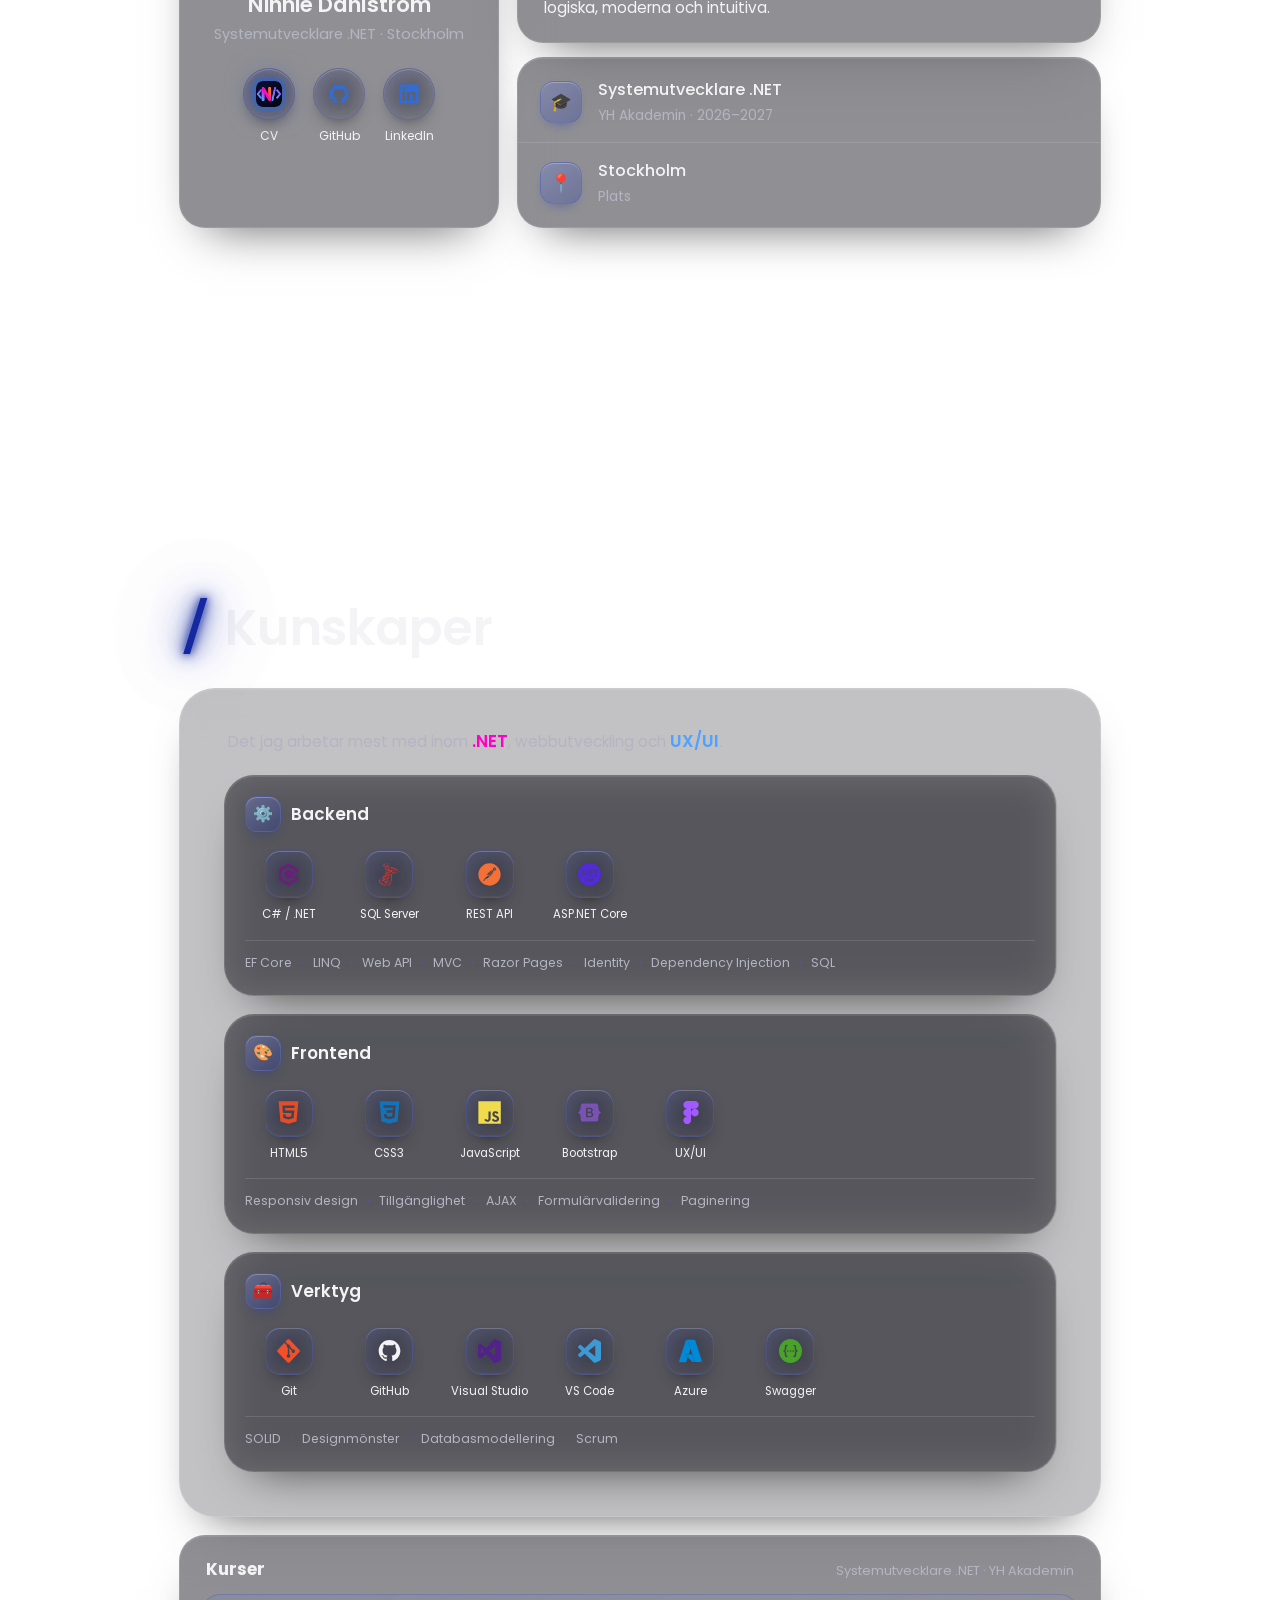
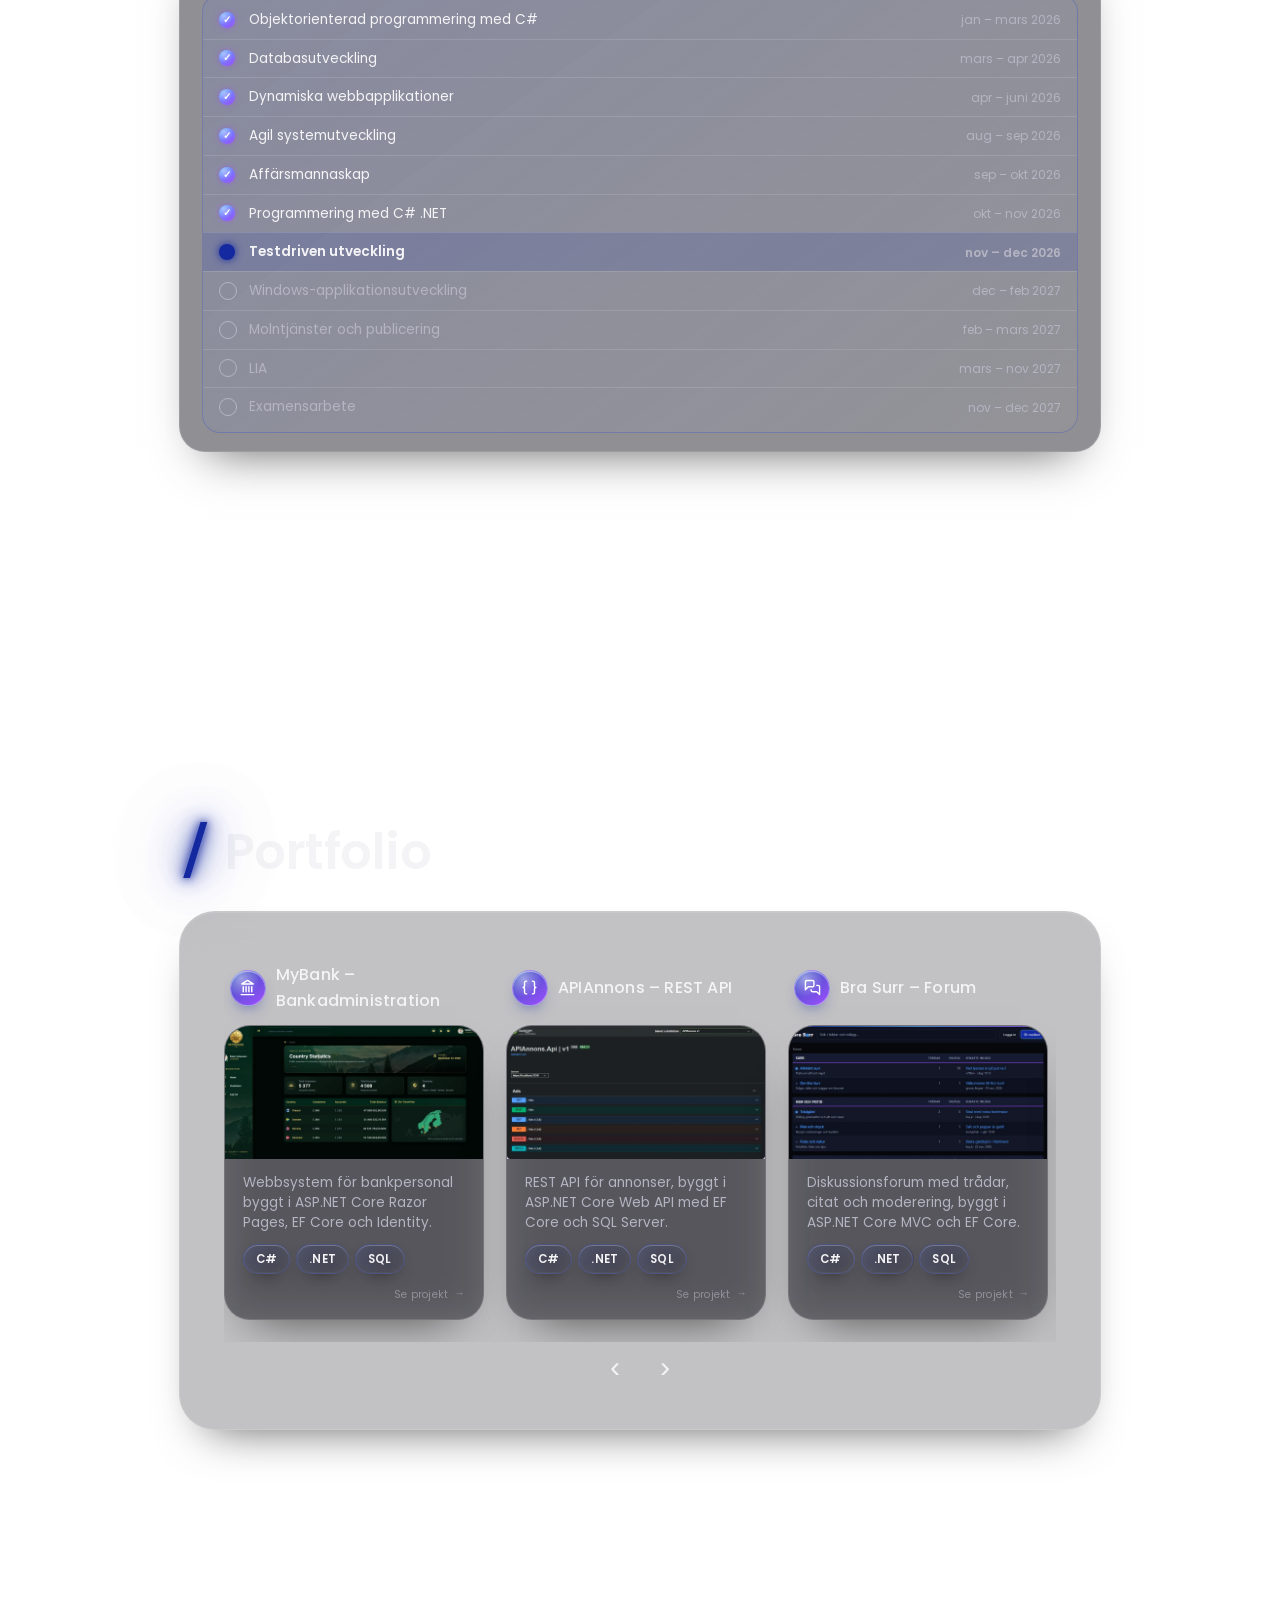
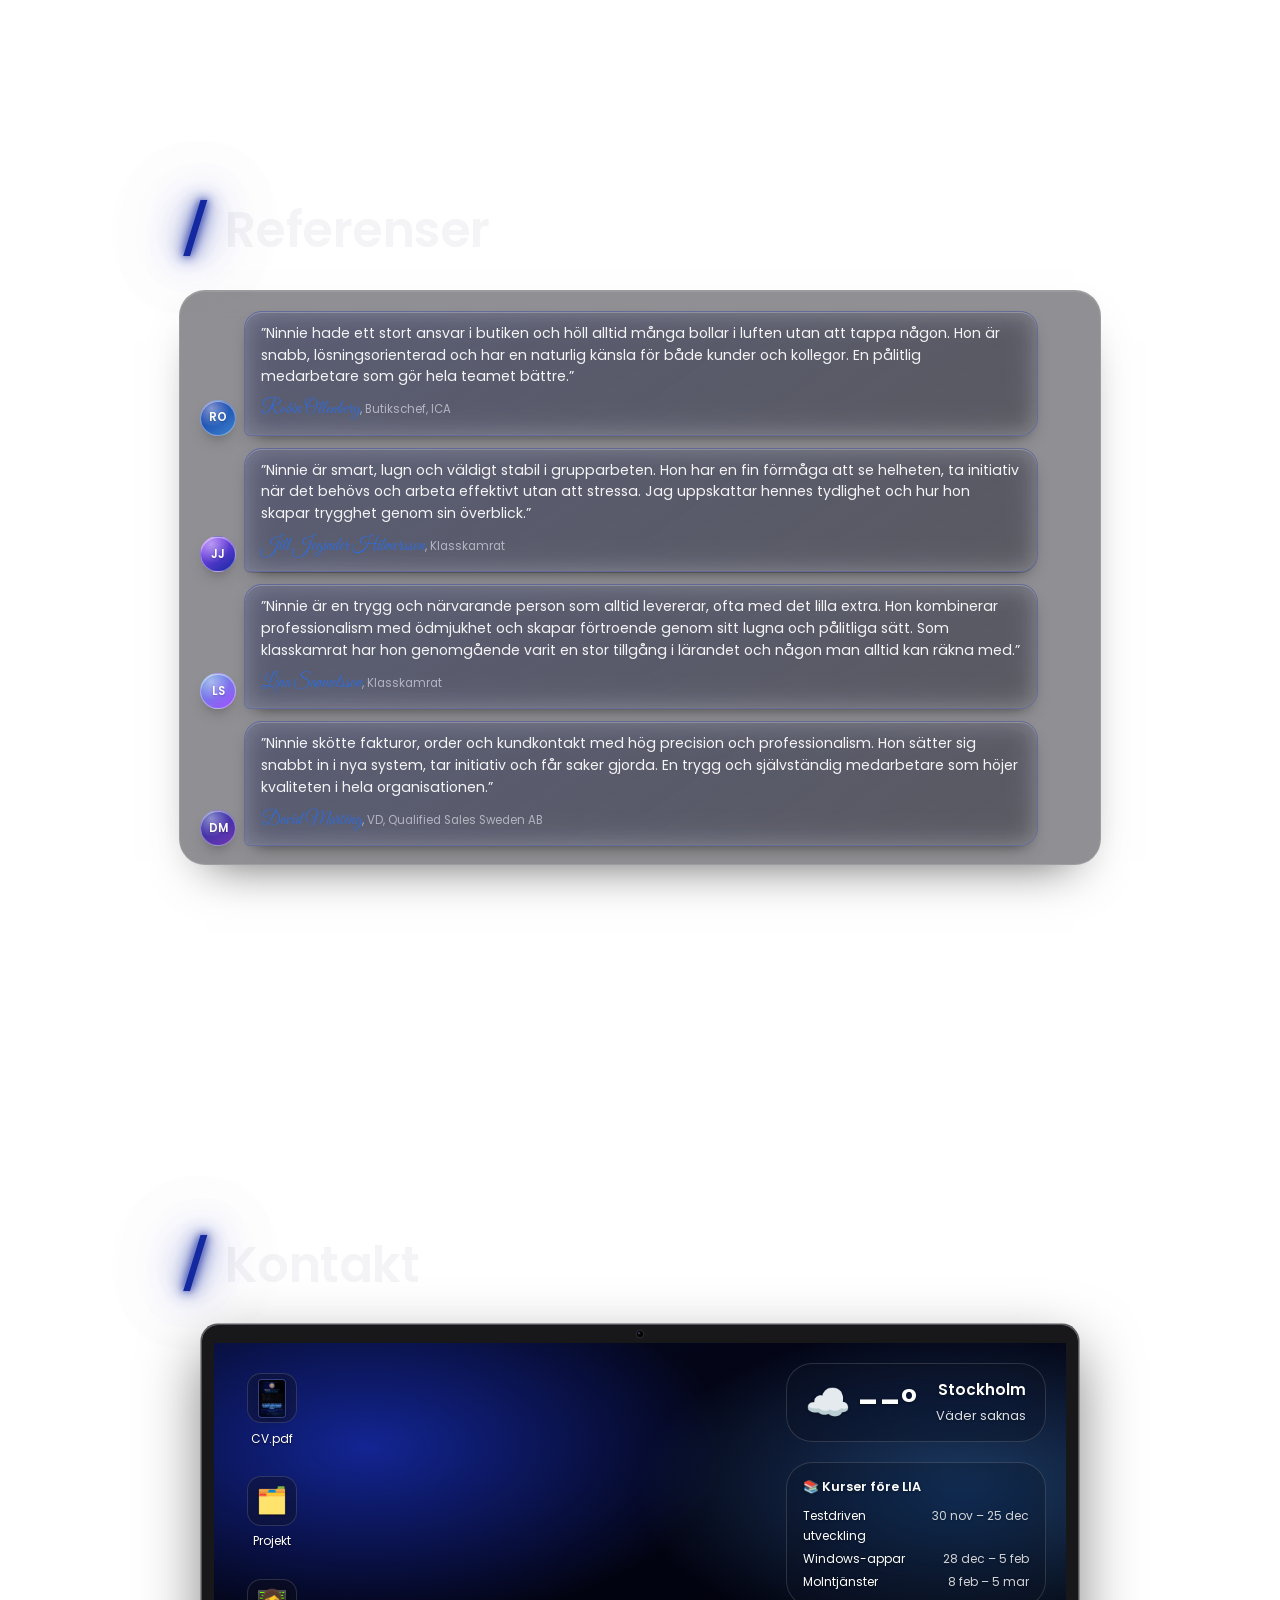
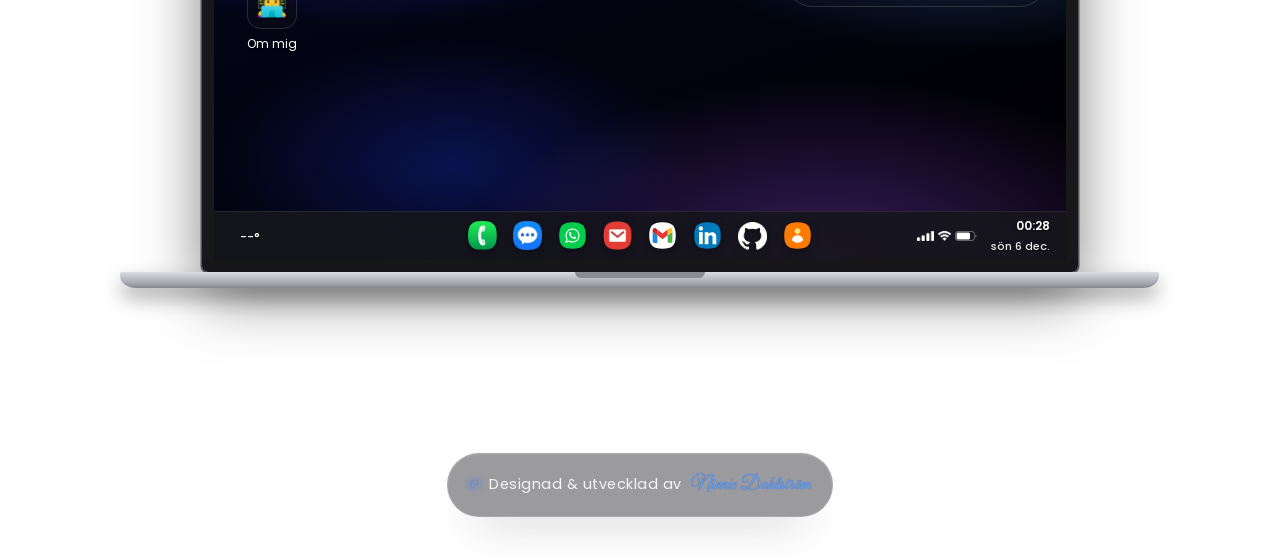
==== commit 02fea5a9: "- Fix: Design" ====
--- a/index.html
+++ b/index.html
@@ -163,7 +163,7 @@
             <h3>Ninnie Dahlström</h3>
             <p>Systemutvecklare .NET · Stockholm</p>
             <div class="pactions">
-                <a href="image/cv-ninnie-dahlstrom.pdf" download><span class="pa-icon" aria-hidden="true"><img src="image/cv-thumb-dark.webp" alt="" width="28" height="40" class="cv-mini cv-mini-sm icon-img dark"><img src="image/cv-thumb-light.webp" alt="" width="28" height="40" class="cv-mini cv-mini-sm icon-img light"></span>CV</a>
+                <a href="image/cv-ninnie-dahlstrom.pdf" download><span class="pa-icon" aria-hidden="true"><img src="image/favicon.svg" alt="" width="26" height="26" class="pa-logo"></span>CV</a>
                 <a href="https://github.com/nninnie" target="_blank" rel="noopener noreferrer"><span class="pa-icon" aria-hidden="true"><span class="mask-icon mask-github" aria-hidden="true"></span></span>GitHub</a>
                 <a href="https://www.linkedin.com/in/ninnie-dahlstrom" target="_blank" rel="noopener noreferrer"><span class="pa-icon" aria-hidden="true"><span class="mask-icon mask-linkedin" aria-hidden="true"></span></span>LinkedIn</a>
             </div>
--- a/css/oneui.css
+++ b/css/oneui.css
@@ -1862,3 +1862,11 @@
     border-radius: 3px;
     object-fit: cover;
 }
+
+
+/* CV-knappen i Om mig visar <N/>-loggan i miniformat */
+.pa-icon img.pa-logo {
+    width: 26px;
+    height: 26px;
+    border-radius: 7px;
+}
